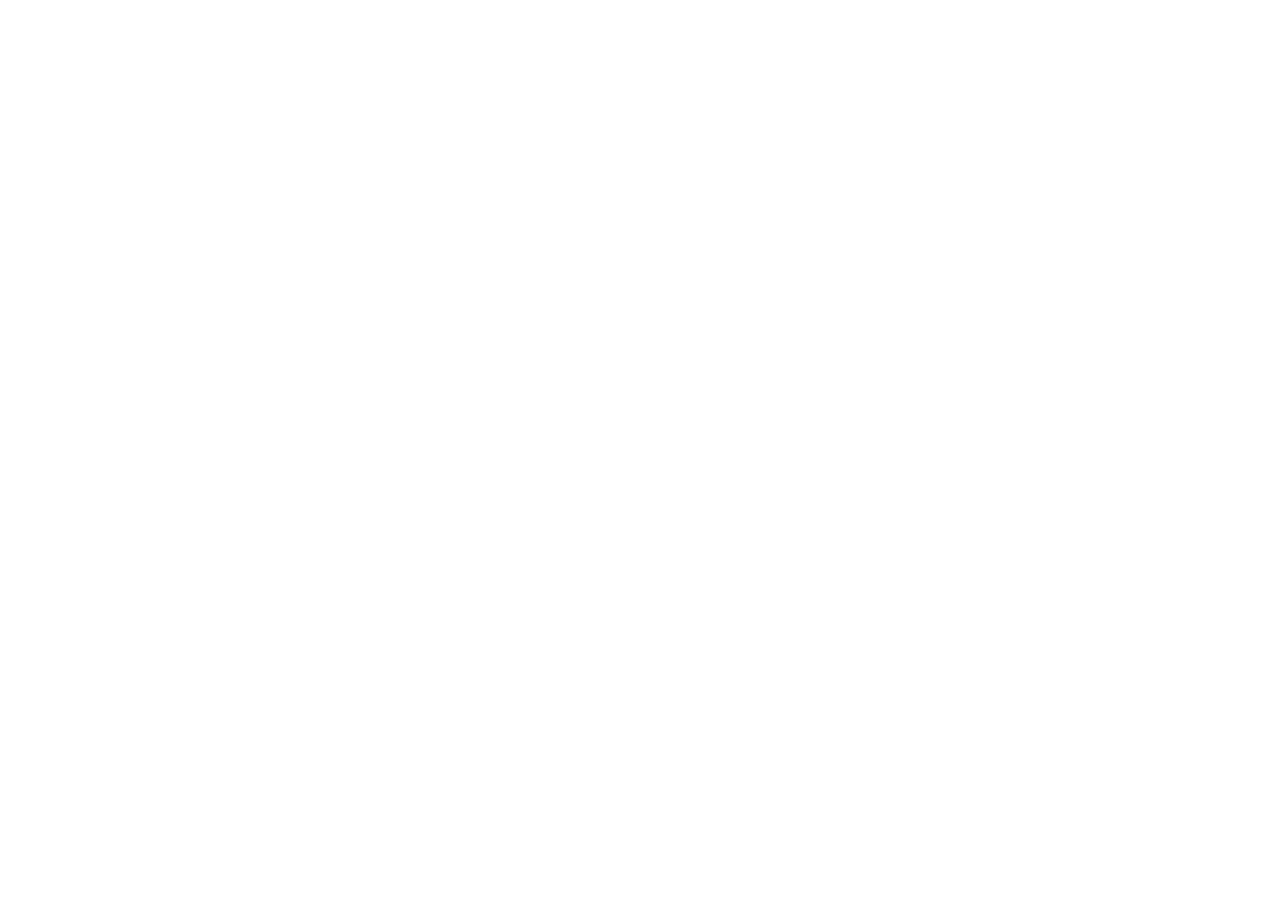
==== index.html @ 89a77fd4 "feat: initialize clinic website project structure Setup project environment, configuration, and meta" ====
<!doctype html>
<html lang="en">
  <head>
    <meta charset="UTF-8" />
    <meta name="viewport" content="width=device-width, initial-scale=1.0, maximum-scale=5.0" />
    <meta name="theme-color" content="#1A365D" />
    <title>Dr. Farhan Mustafa | Consultant Physician & Internal Medicine Specialist Lahore</title>
    <meta name="description" content="Official website and appointment portal for Dr. Farhan Mustafa (FCPS Medicine, MRCP UK, MBBS, PMDC 57317-P), Consultant Physician & Internal Medicine Specialist at HealthPro Medical Complex, Faisal Town, Lahore." />
    <meta name="keywords" content="Dr. Farhan Mustafa, Consultant Physician Lahore, Internal Medicine Specialist Faisal Town, Doctor Lahore, Diabetes specialist Lahore, Hypertension doctor Lahore, HealthPro Medical Complex" />
    <meta name="author" content="Dr. Farhan Mustafa" />
    <meta name="robots" content="index, follow" />
    <link rel="canonical" href="https://healthpro.com.pk/" />

    <!-- Open Graph / Facebook -->
    <meta property="og:type" content="website" />
    <meta property="og:url" content="https://healthpro.com.pk/" />
    <meta property="og:title" content="Dr. Farhan Mustafa | Consultant Physician & Internal Medicine Specialist" />
    <meta property="og:description" content="Expert adult medical care, diabetes management, hypertension review, and diagnostic internal medicine at HealthPro Medical Complex, Faisal Town, Lahore." />
    <meta property="og:site_name" content="Dr. Farhan Mustafa Medical Practice" />

    <!-- Twitter Card -->
    <meta name="twitter:card" content="summary_large_image" />
    <meta name="twitter:title" content="Dr. Farhan Mustafa | Consultant Physician Lahore" />
    <meta name="twitter:description" content="Consultant Physician (FCPS Medicine, MRCP UK) at HealthPro Medical Complex, Faisal Town, Lahore. Consultations by appointment." />

    <!-- Fonts -->
    <link rel="preconnect" href="https://fonts.googleapis.com">
    <link rel="preconnect" href="https://fonts.gstatic.com" crossorigin>
    <link href="https://fonts.googleapis.com/css2?family=Montserrat:ital,wght@0,300;0,400;0,500;0,600;0,700;1,400&display=swap" rel="stylesheet">

    <!-- Structured Data (JSON-LD) for Search Engines -->
    <script type="application/ld+json">
    {
      "@context": "https://schema.org",
      "@type": "Physician",
      "@id": "https://healthpro.com.pk/#physician",
      "name": "Dr. Farhan Mustafa",
      "alternateName": "Consultant Physician Dr. Farhan Mustafa",
      "medicalSpecialty": [
        "InternalMedicine",
        "AdultMedicine",
        "PreventiveMedicine"
      ],
      "knowsAbout": [
        "Internal Medicine",
        "Diabetes Mellitus Management",
        "Hypertension & Cardiovascular Risk",
        "Gastrointestinal Disorders",
        "Diagnostic Medicine",
        "Infectious Diseases"
      ],
      "alumniOf": [
        "College of Physicians and Surgeons Pakistan (FCPS Medicine)",
        "Royal Colleges of Physicians UK (MRCP UK)"
      ],
      "identifier": {
        "@type": "PropertyValue",
        "name": "PMDC Registration Number",
        "value": "57317-P"
      },
      "telephone": "+92-328-0145670",
      "url": "https://healthpro.com.pk",
      "address": {
        "@type": "PostalAddress",
        "streetAddress": "HealthPro Medical Complex, 860-B, Block B",
        "addressLocality": "Faisal Town",
        "addressRegion": "Lahore, Punjab",
        "postalCode": "54000",
        "addressCountry": "PK"
      },
      "geo": {
        "@type": "GeoCoordinates",
        "latitude": "31.4789",
        "longitude": "74.3015"
      },
      "hasMap": "https://maps.google.com/?q=HealthPro+Medical+Complex+Faisal+Town+Lahore",
      "openingHoursSpecification": [
        {
          "@type": "OpeningHoursSpecification",
          "dayOfWeek": [
            "Monday",
            "Tuesday",
            "Wednesday",
            "Thursday",
            "Friday",
            "Saturday"
          ],
          "opens": "18:00",
          "closes": "21:00"
        }
      ],
      "priceRange": "$$",
      "paymentAccepted": "Cash, Bank Transfer",
      "currenciesAccepted": "PKR",
      "aggregateRating": {
        "@type": "AggregateRating",
        "ratingValue": "5.0",
        "reviewCount": "263",
        "bestRating": "5.0",
        "worstRating": "1.0"
      }
    }
    </script>
  </head>
  <body class="font-sans antialiased text-[#0A0A0A] bg-[#FAFAFA]">
    <div id="root"></div>
    <script type="module" src="/src/main.tsx"></script>
  </body>
</html>
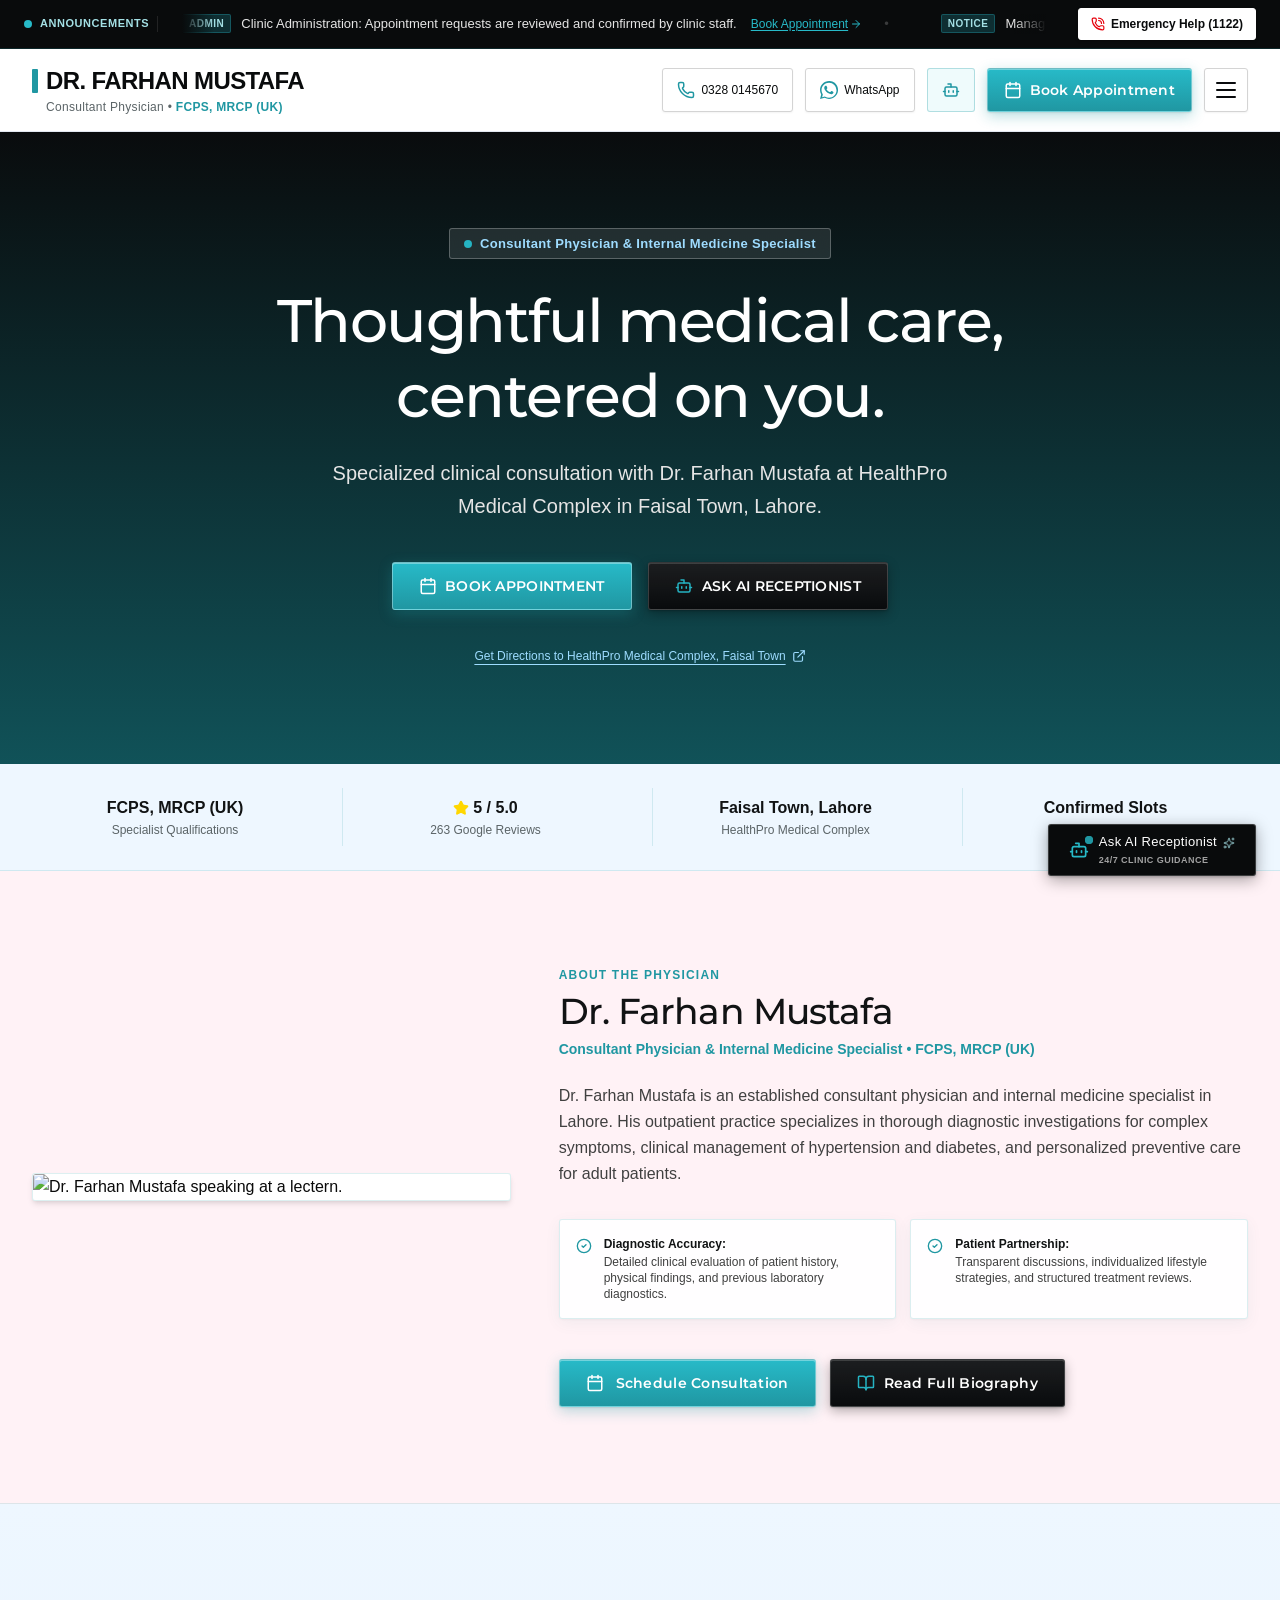
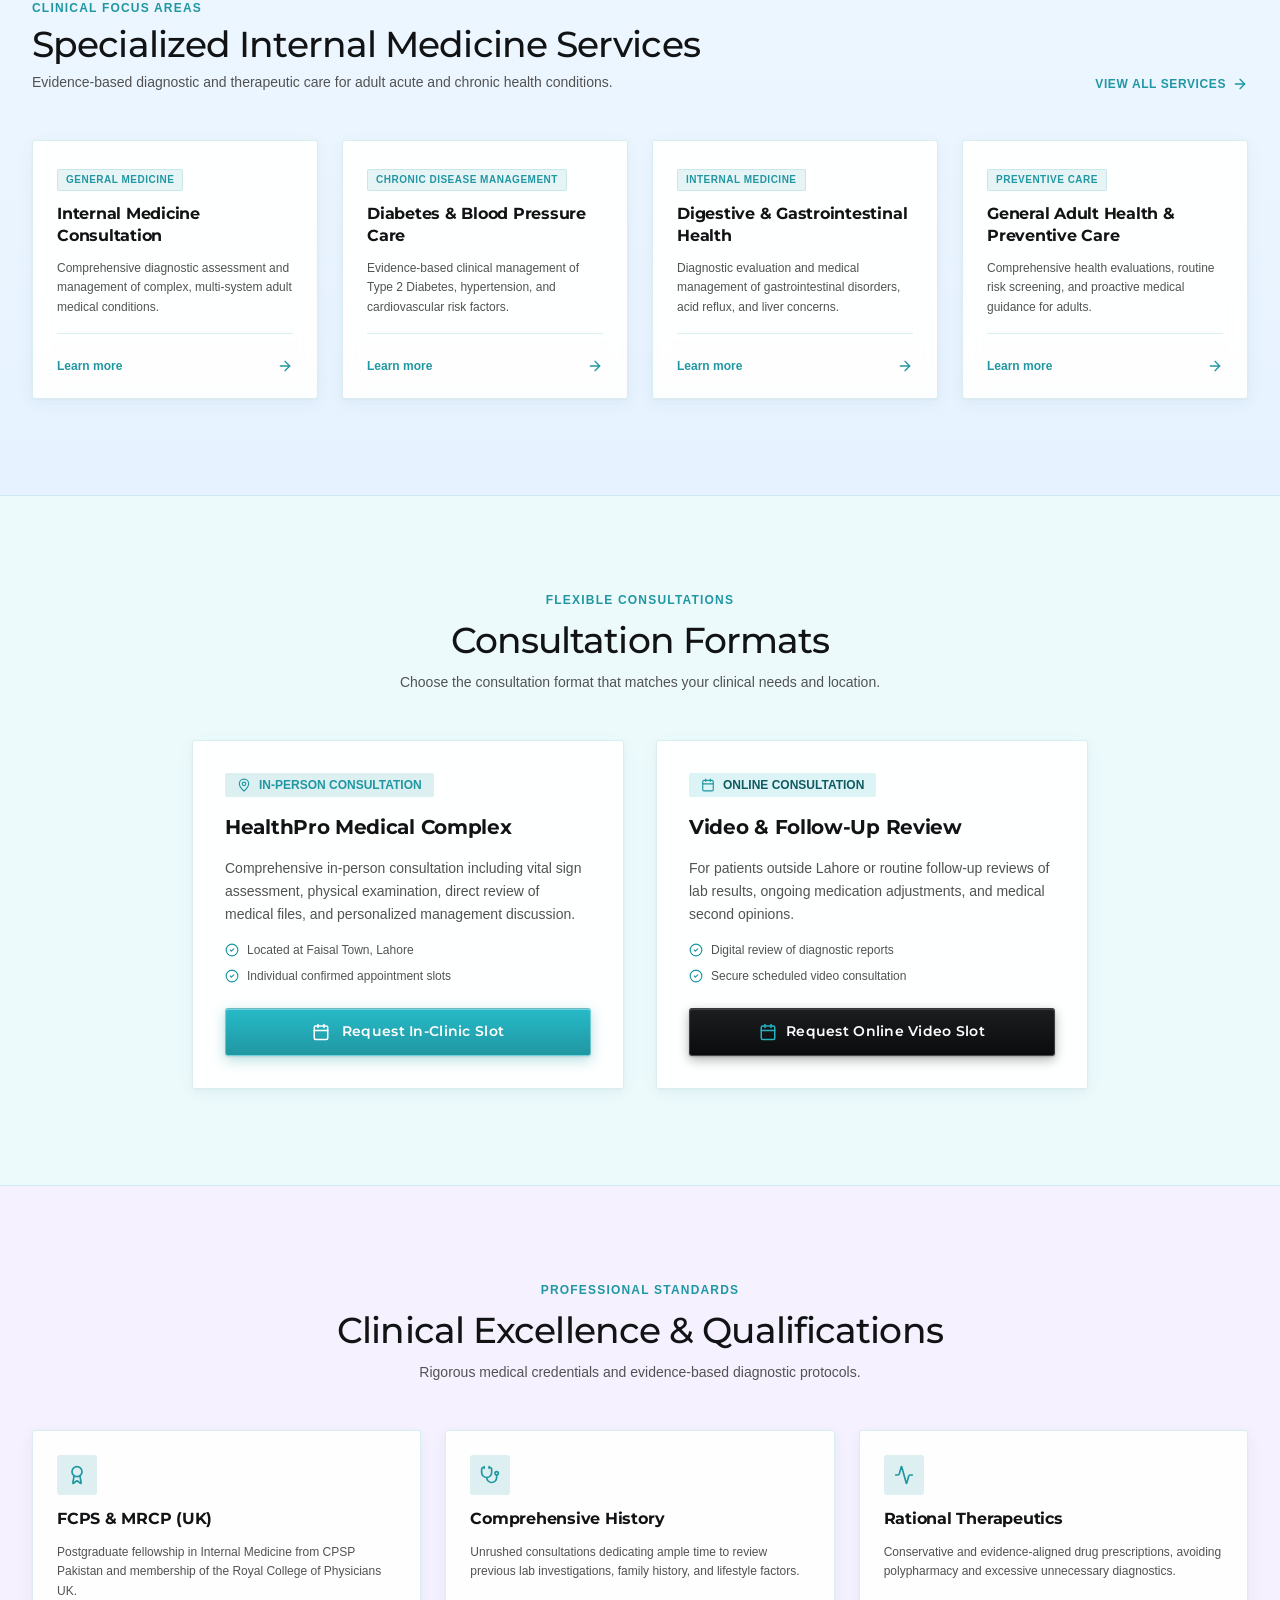
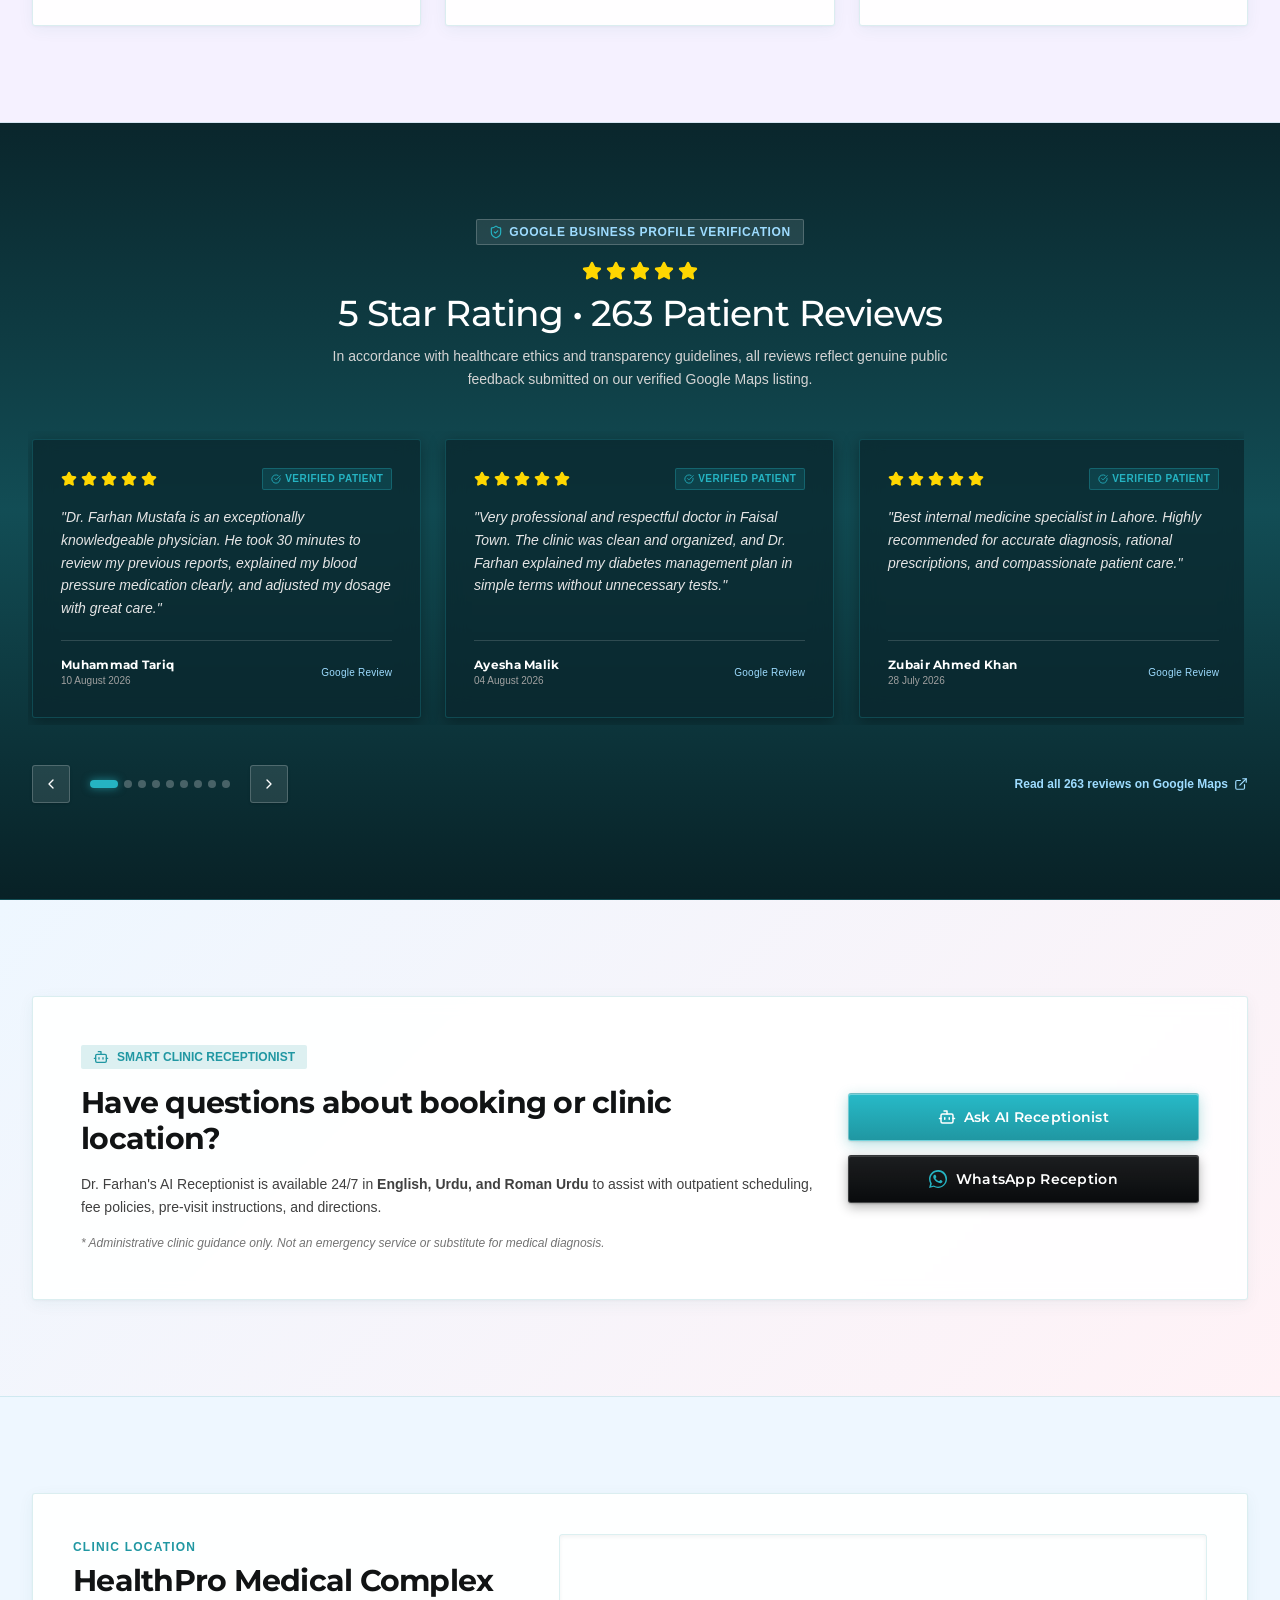
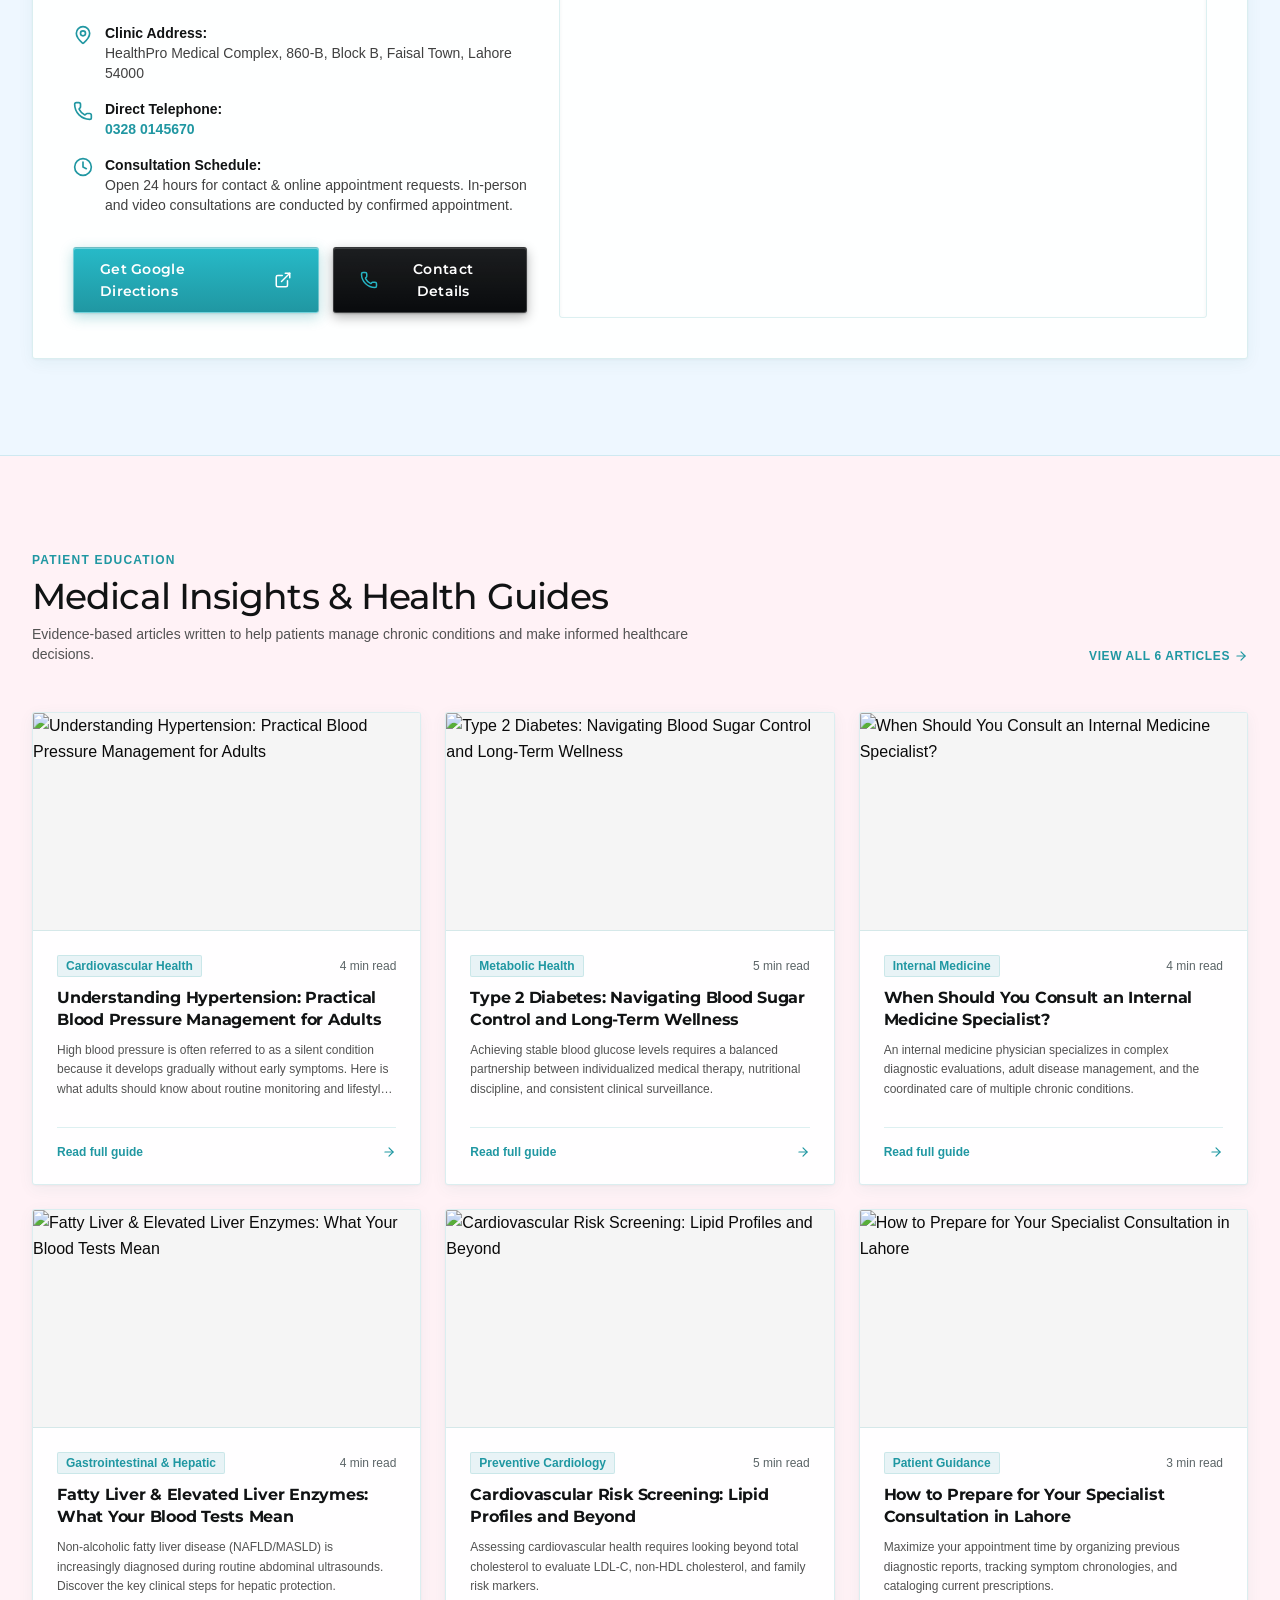
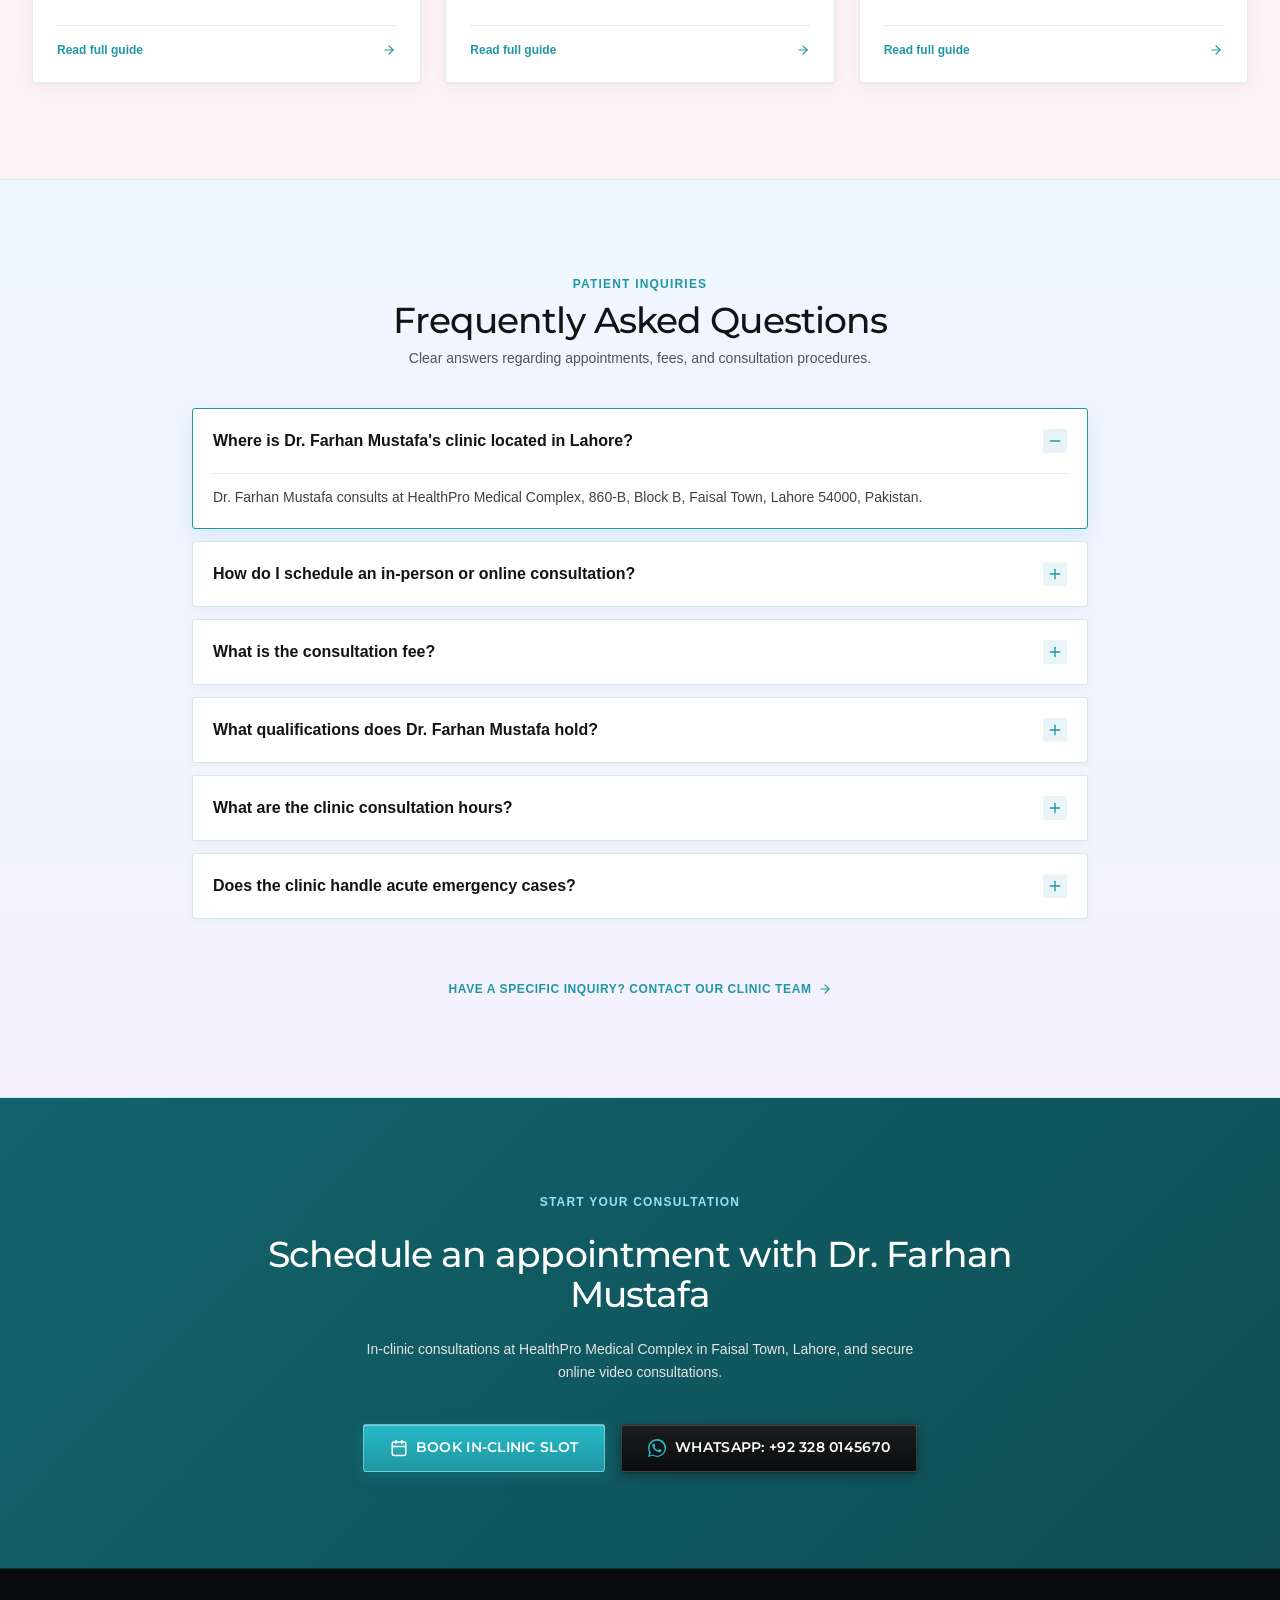
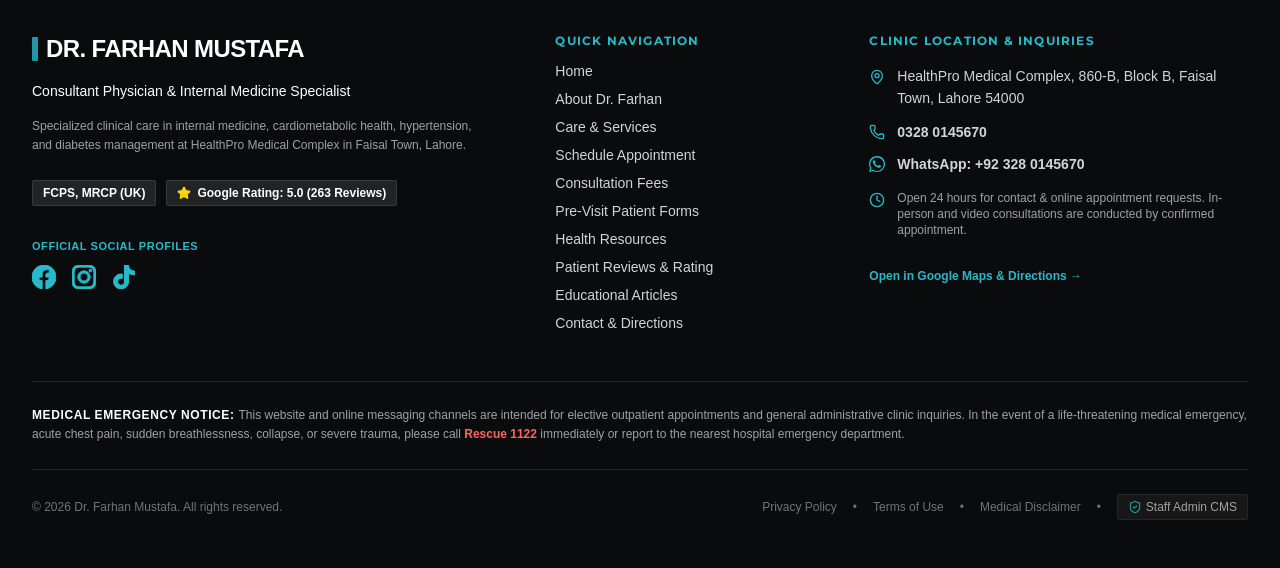
==== commit 2acce1e6: "feat(config): enhance environment and connection settings - Add database port support to Config and " ====
--- a/index.html
+++ b/index.html
@@ -101,10 +101,11 @@
       }
     }
     </script>
+    <script type="module" crossorigin src="/assets/index-Ck9BdXmw.js"></script>
+    <link rel="stylesheet" crossorigin href="/assets/index-DZwmkwHM.css">
   </head>
   <body class="font-sans antialiased text-[#0A0A0A] bg-[#FAFAFA]">
     <div id="root"></div>
-    <script type="module" src="/src/main.tsx"></script>
   </body>
 </html>
 
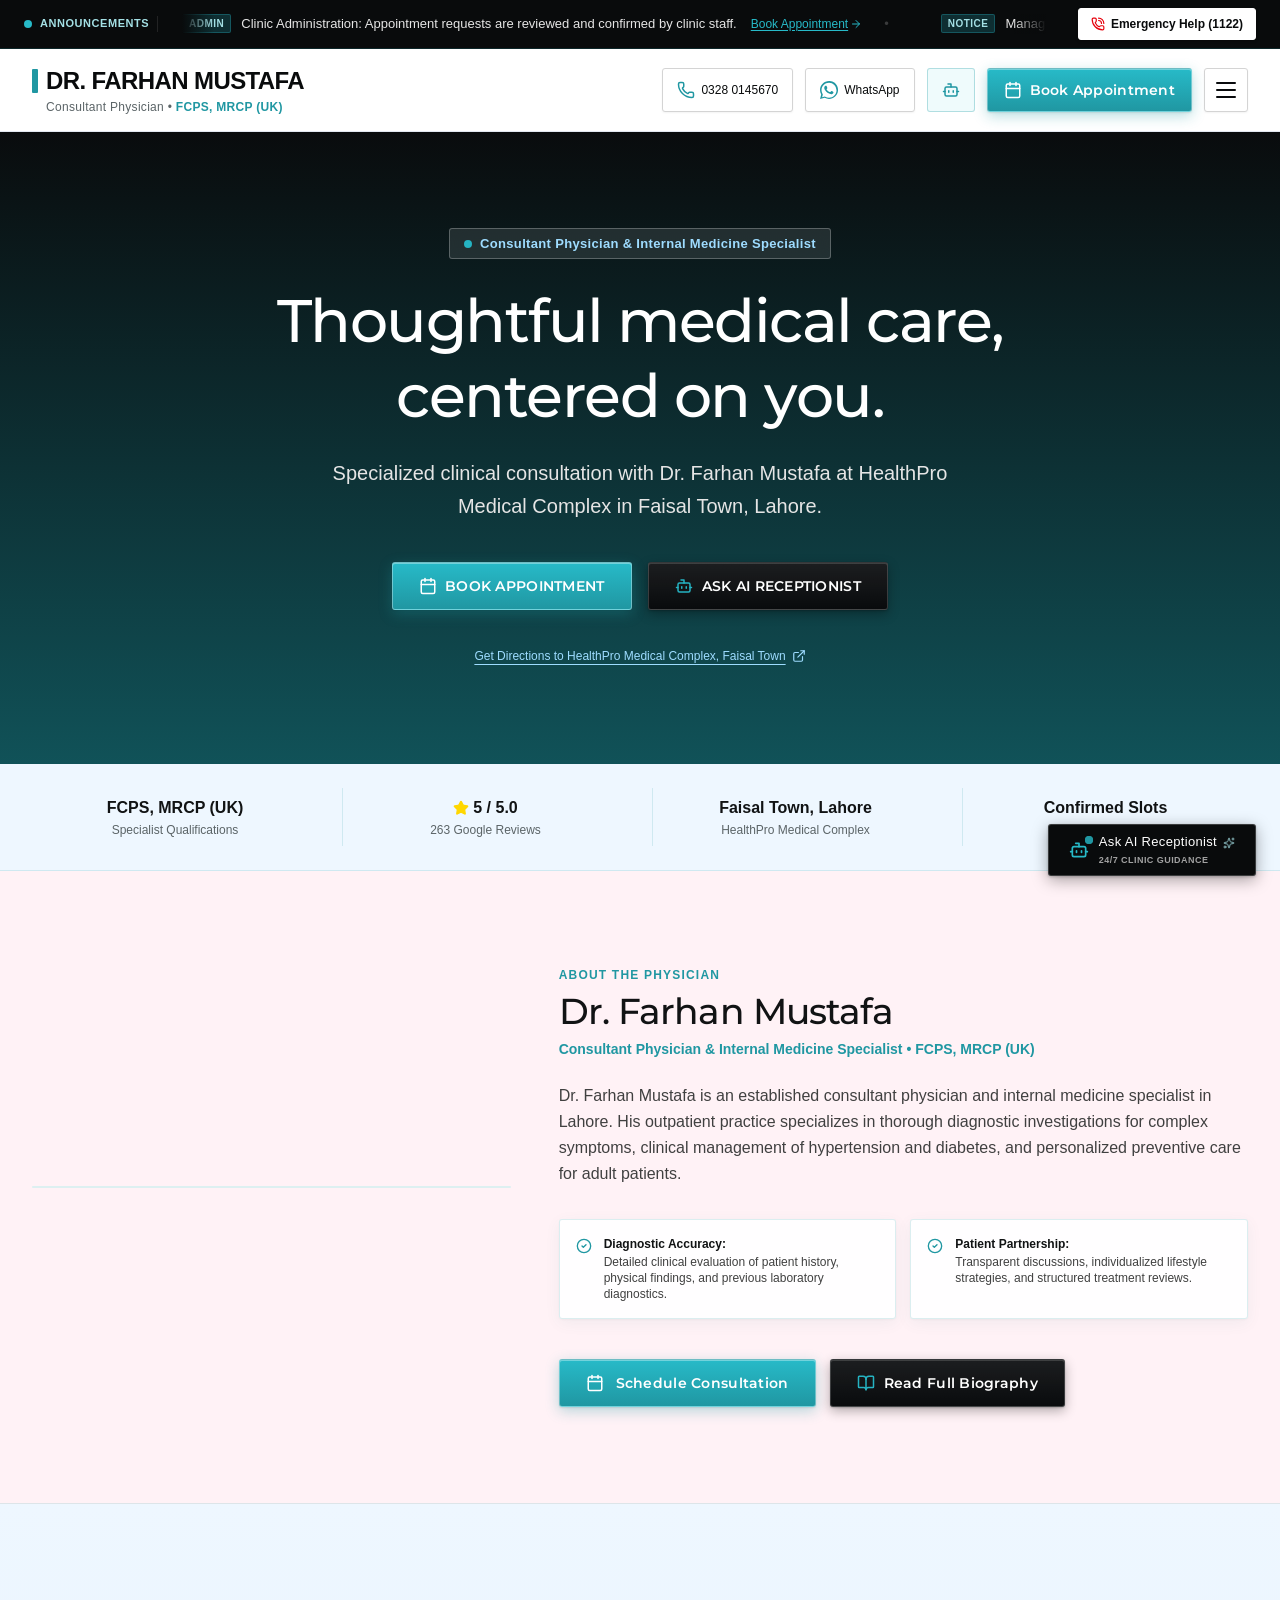
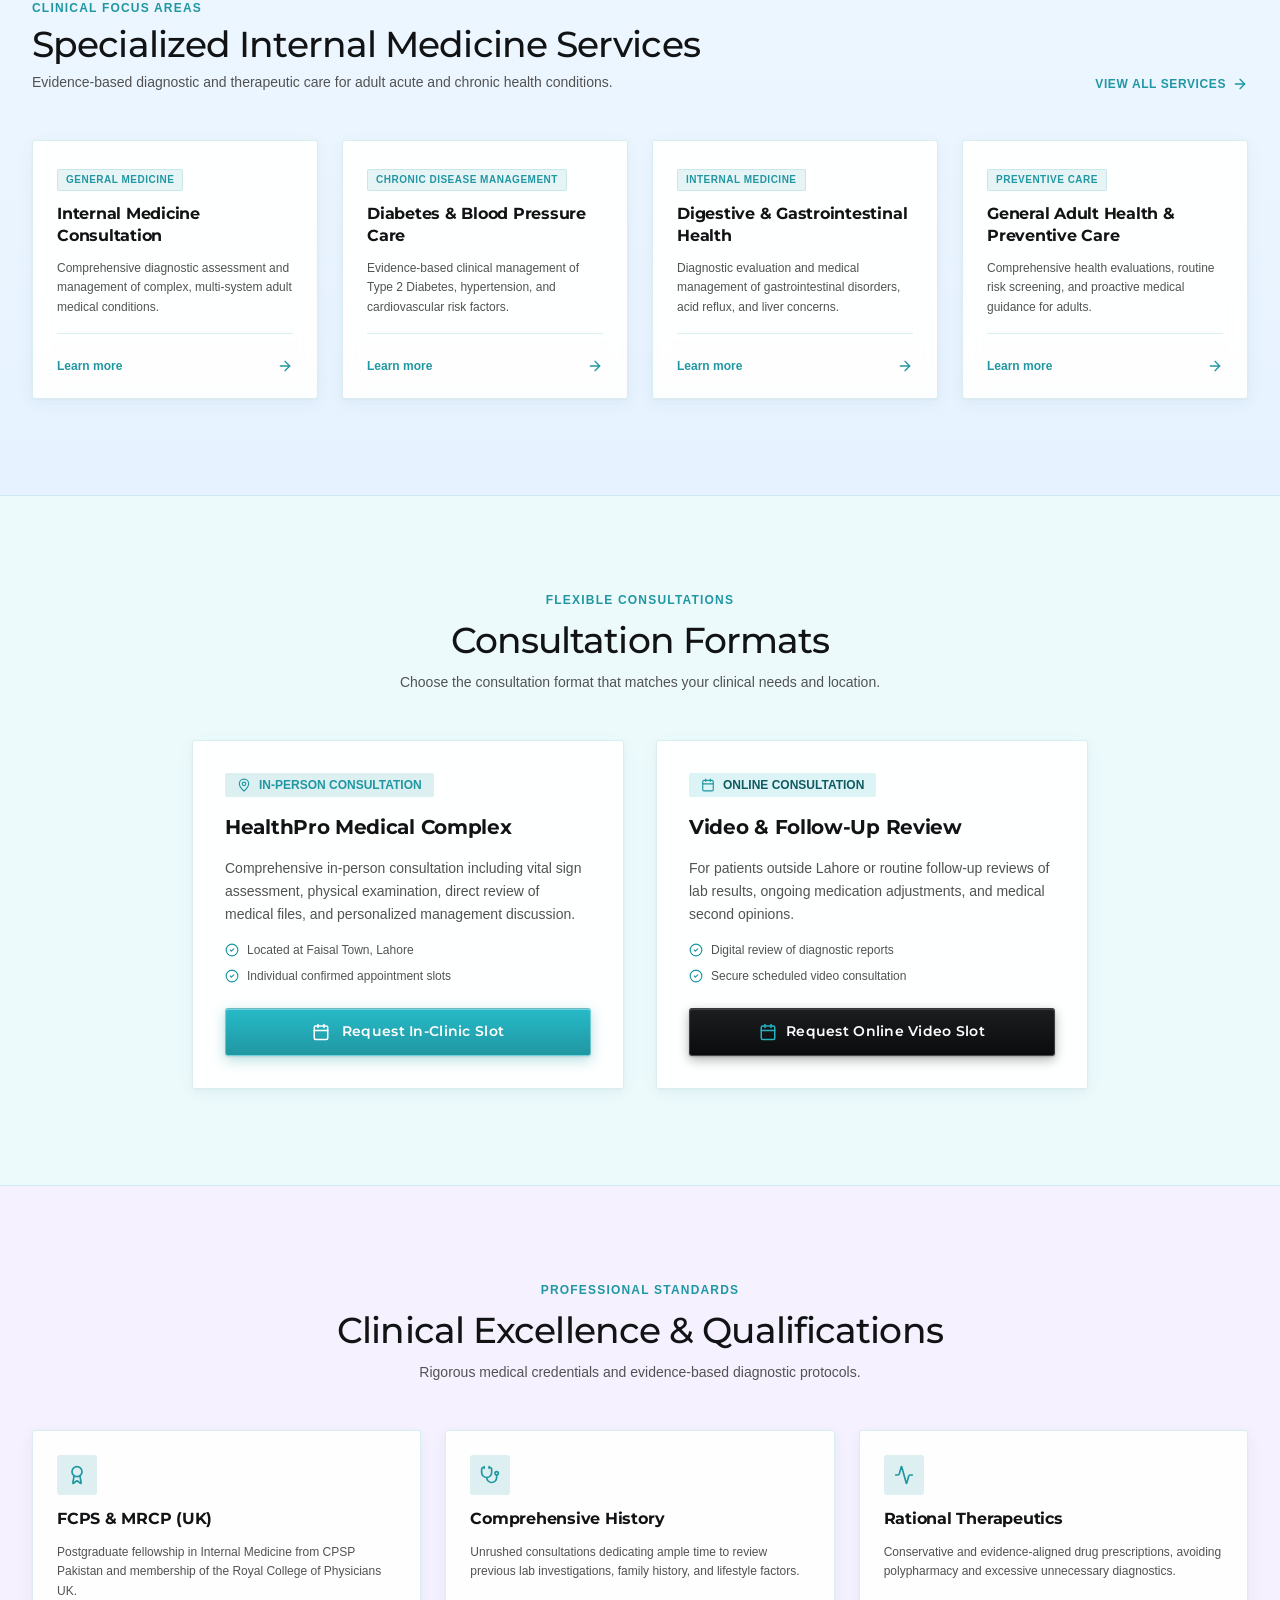
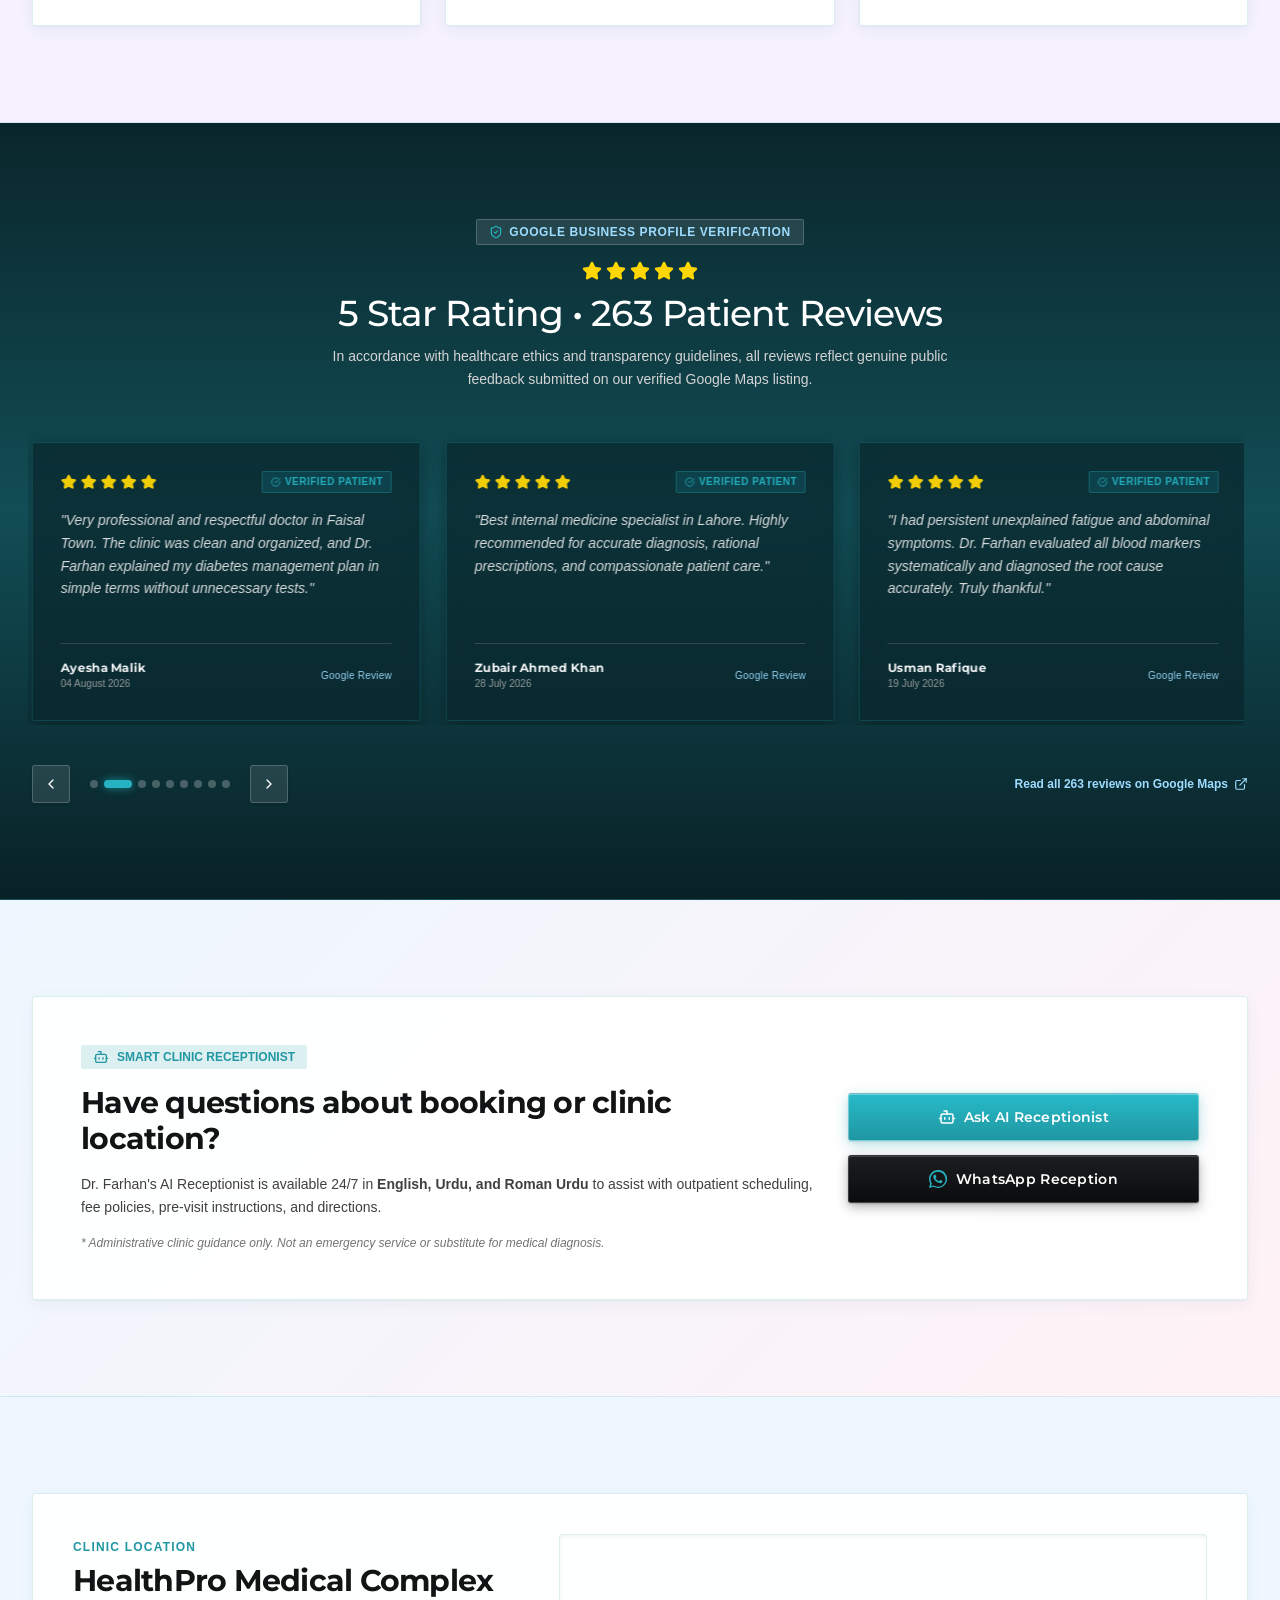
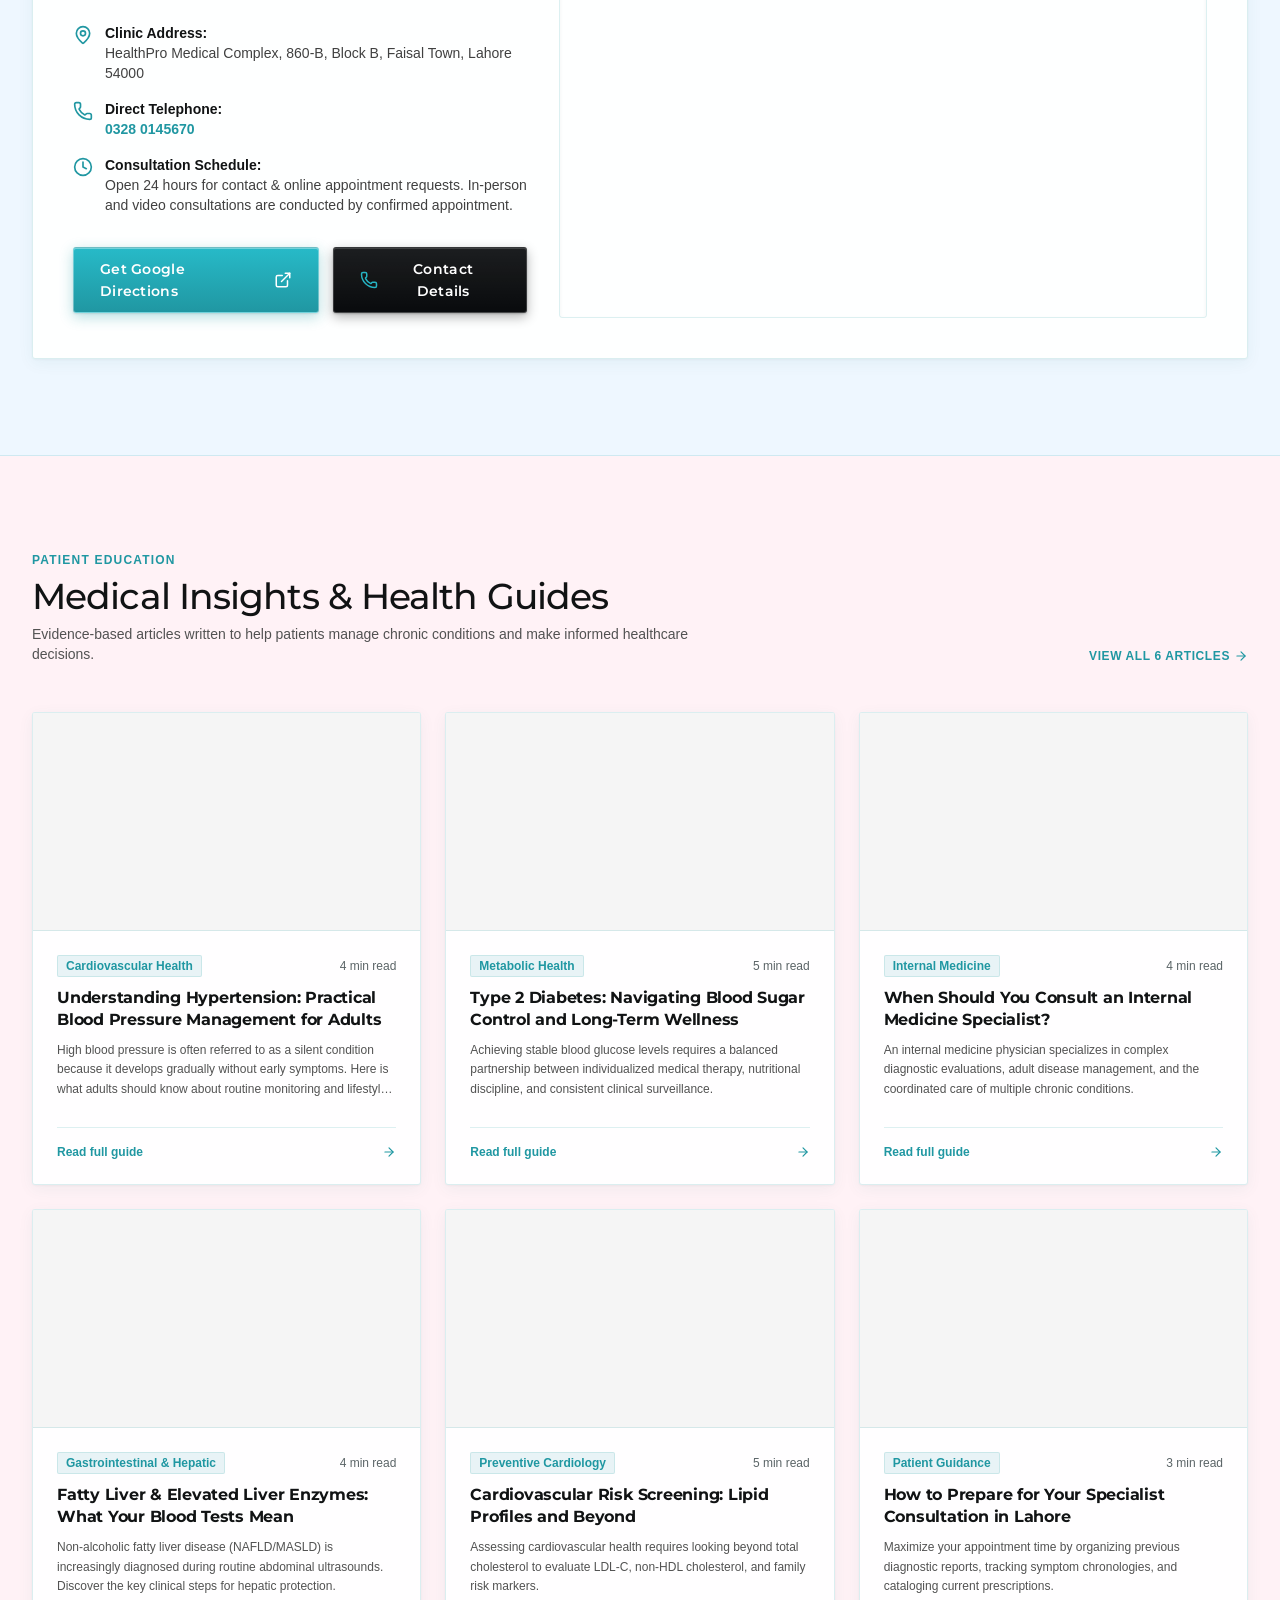
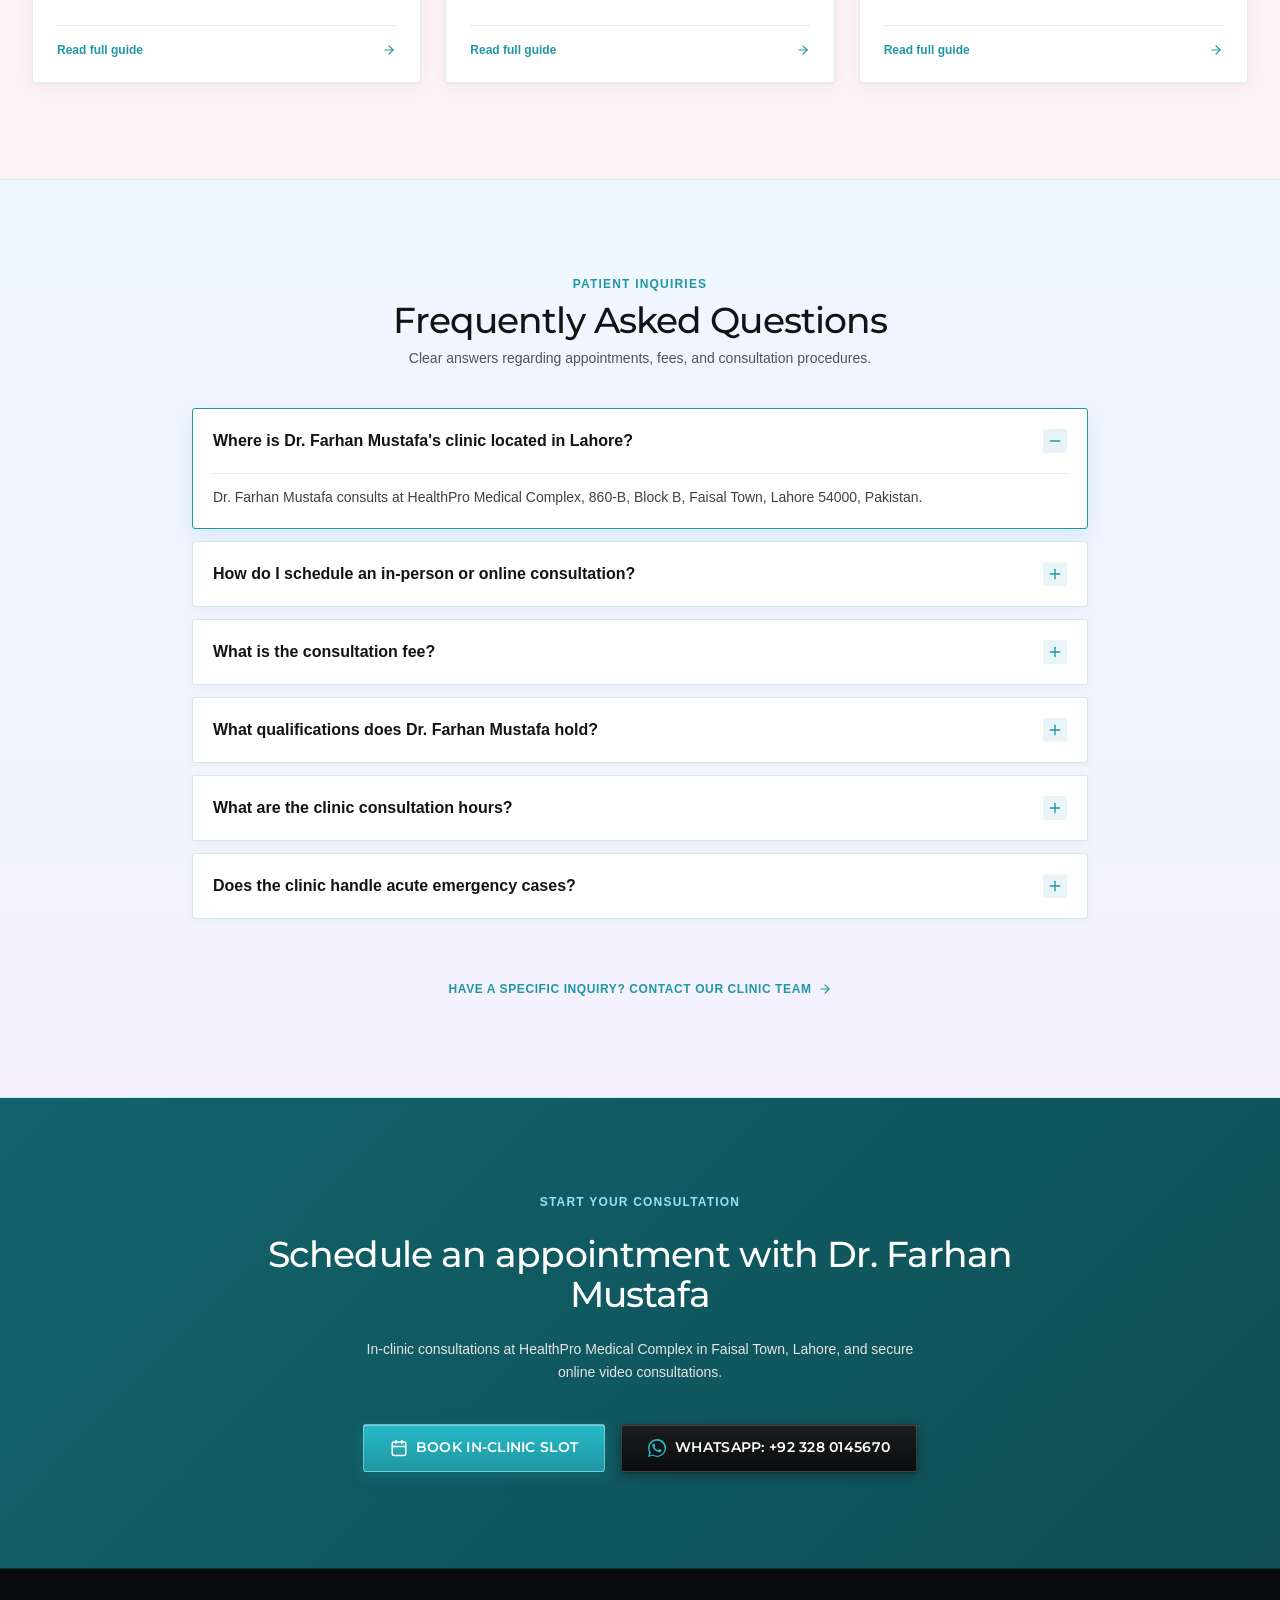
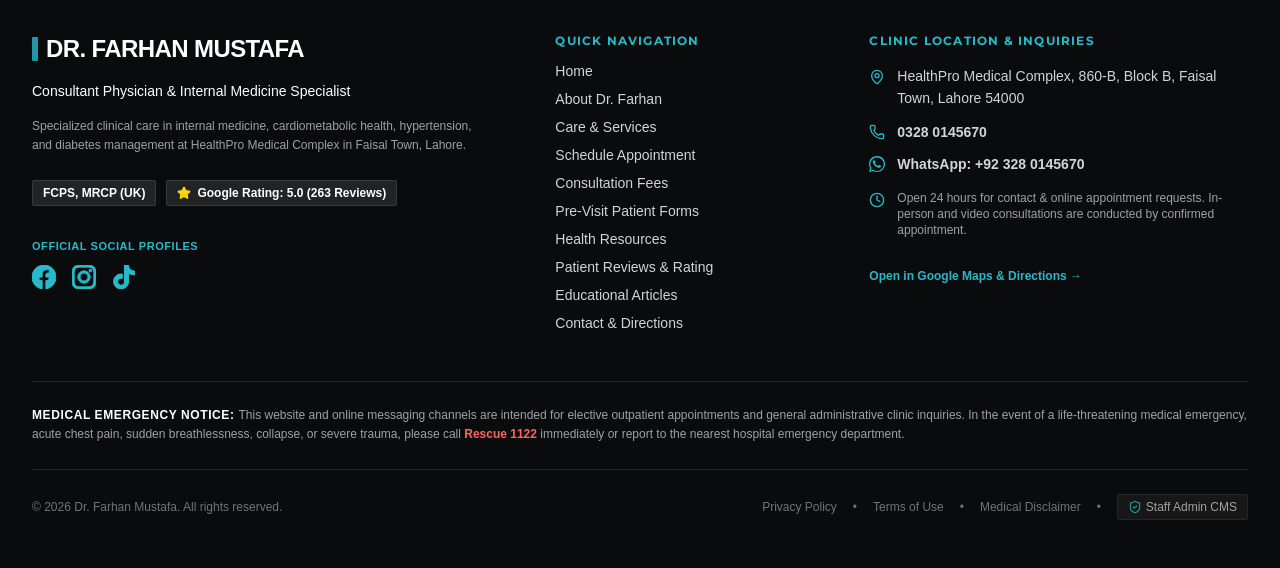
==== commit 4db6a5a7: "feat: add Open Graph and Twitter share images Include social media preview metadata to improve link " ====
--- a/index.html
+++ b/index.html
@@ -16,12 +16,15 @@
     <meta property="og:url" content="https://healthpro.com.pk/" />
     <meta property="og:title" content="Dr. Farhan Mustafa | Consultant Physician & Internal Medicine Specialist" />
     <meta property="og:description" content="Expert adult medical care, diabetes management, hypertension review, and diagnostic internal medicine at HealthPro Medical Complex, Faisal Town, Lahore." />
+    <meta property="og:image" content="/assets/images/doctor/dr-farhan-about.jpg" />
+    <meta property="og:image:alt" content="Dr. Farhan Mustafa - Consultant Physician" />
     <meta property="og:site_name" content="Dr. Farhan Mustafa Medical Practice" />
 
     <!-- Twitter Card -->
     <meta name="twitter:card" content="summary_large_image" />
     <meta name="twitter:title" content="Dr. Farhan Mustafa | Consultant Physician Lahore" />
     <meta name="twitter:description" content="Consultant Physician (FCPS Medicine, MRCP UK) at HealthPro Medical Complex, Faisal Town, Lahore. Consultations by appointment." />
+    <meta name="twitter:image" content="/assets/images/doctor/dr-farhan-about.jpg" />
 
     <!-- Fonts -->
     <link rel="preconnect" href="https://fonts.googleapis.com">
@@ -101,8 +104,8 @@
       }
     }
     </script>
-    <script type="module" crossorigin src="/assets/index-Ck9BdXmw.js"></script>
-    <link rel="stylesheet" crossorigin href="/assets/index-DZwmkwHM.css">
+    <script type="module" crossorigin src="/assets/index-CIQc_lEm.js"></script>
+    <link rel="stylesheet" crossorigin href="/assets/index-fRyas36d.css">
   </head>
   <body class="font-sans antialiased text-[#0A0A0A] bg-[#FAFAFA]">
     <div id="root"></div>
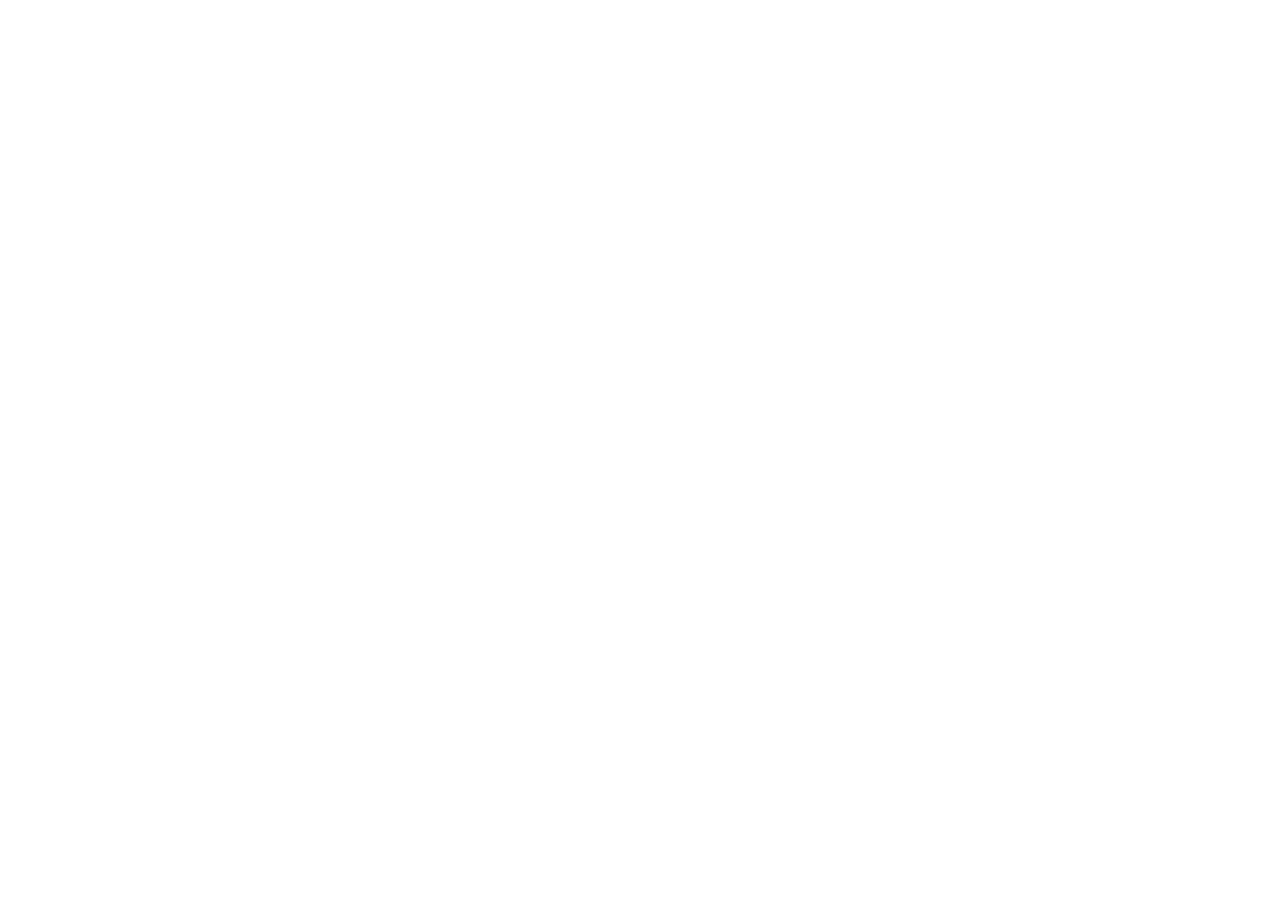
==== commit edcbc1f1: "feat: add Open Graph and Twitter share images Include social media preview metadata to improve link " ====
--- a/index.html
+++ b/index.html
@@ -104,11 +104,10 @@
       }
     }
     </script>
-    <script type="module" crossorigin src="/assets/index-CIQc_lEm.js"></script>
-    <link rel="stylesheet" crossorigin href="/assets/index-fRyas36d.css">
   </head>
   <body class="font-sans antialiased text-[#0A0A0A] bg-[#FAFAFA]">
     <div id="root"></div>
+    <script type="module" src="/src/main.tsx"></script>
   </body>
 </html>
 
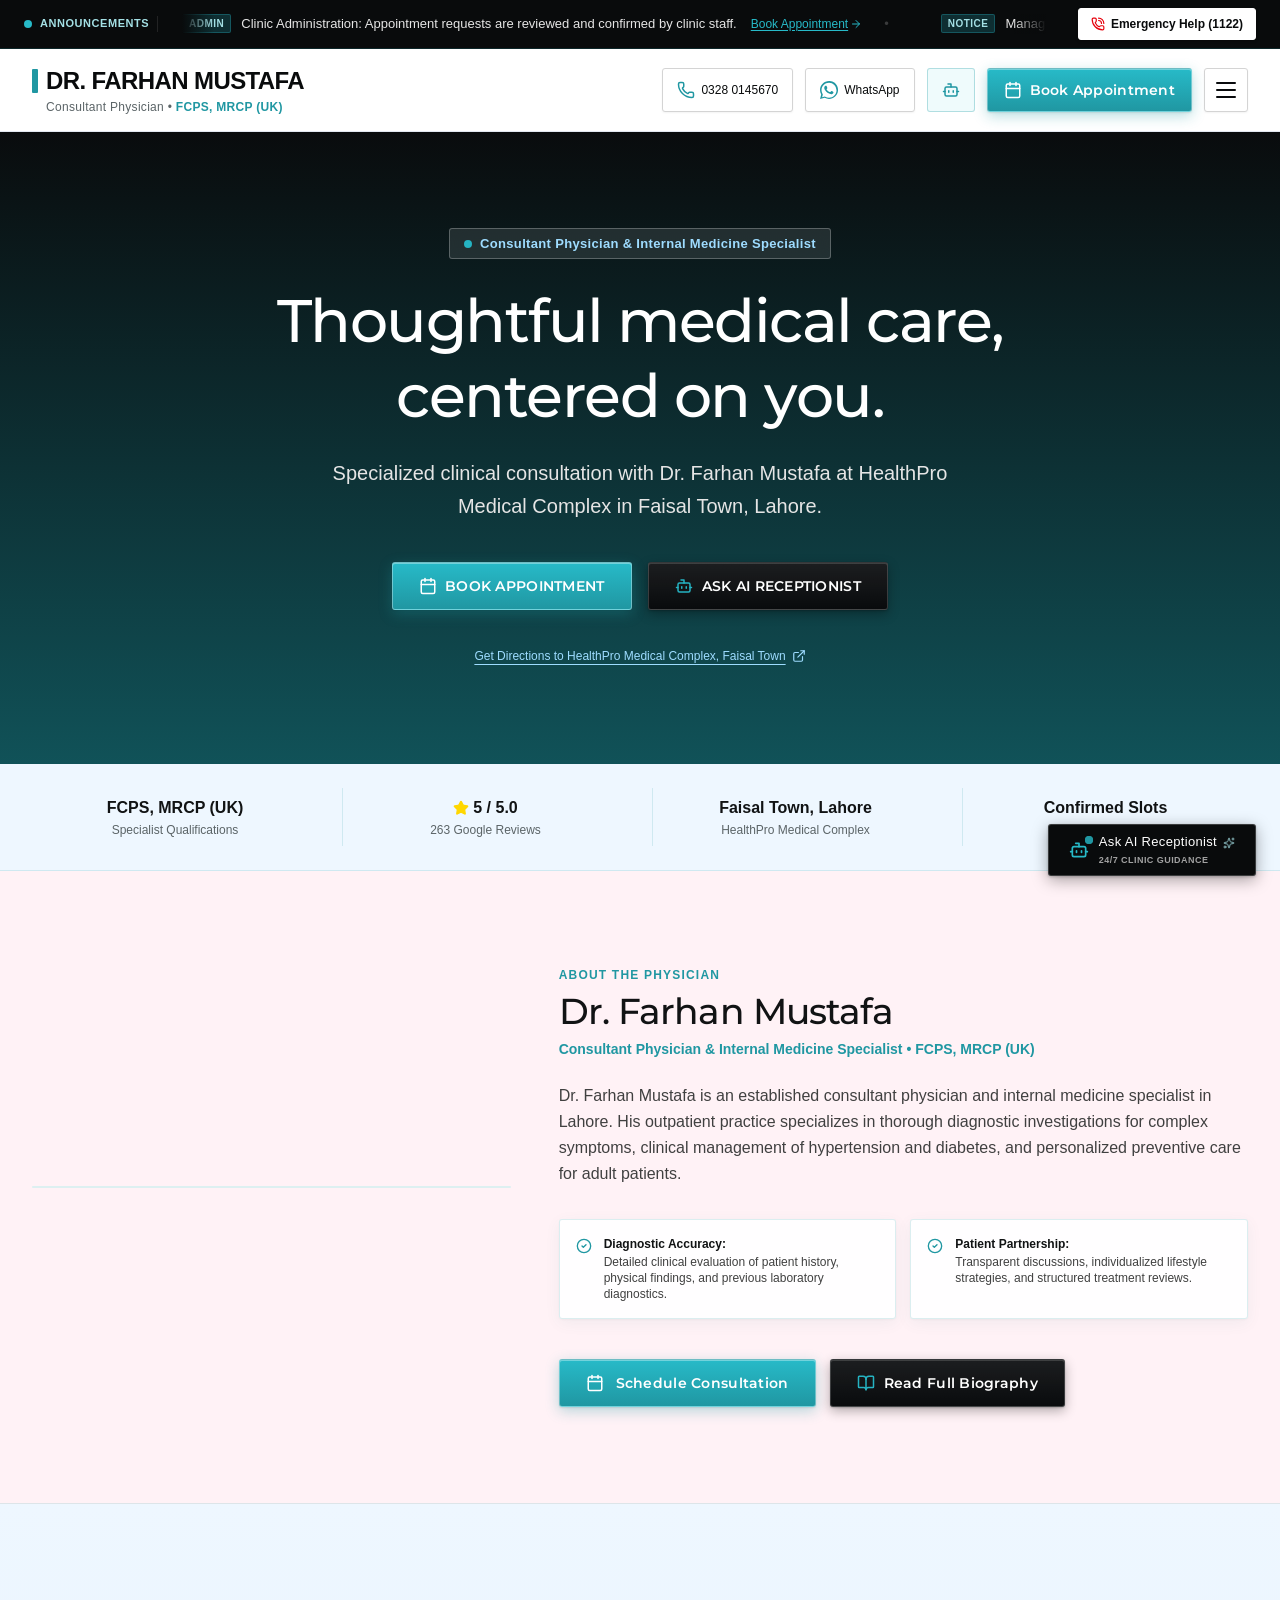
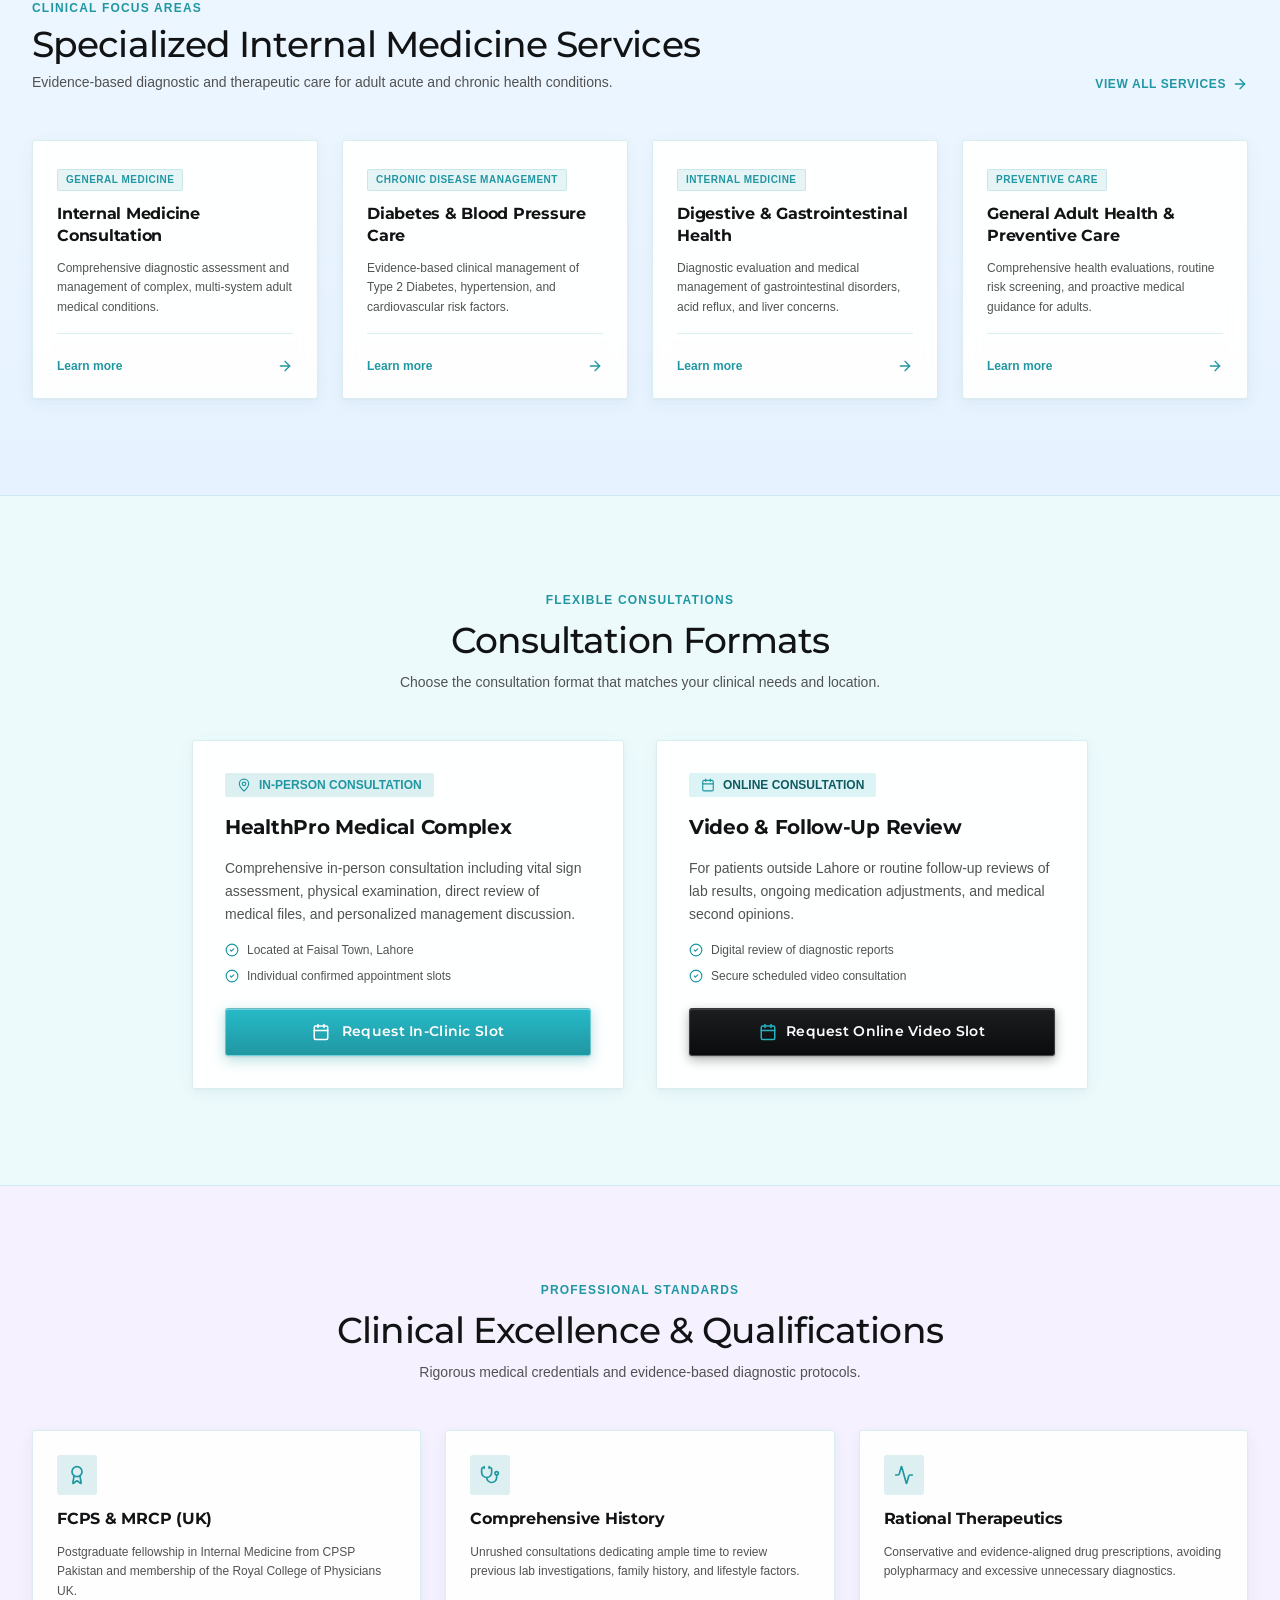
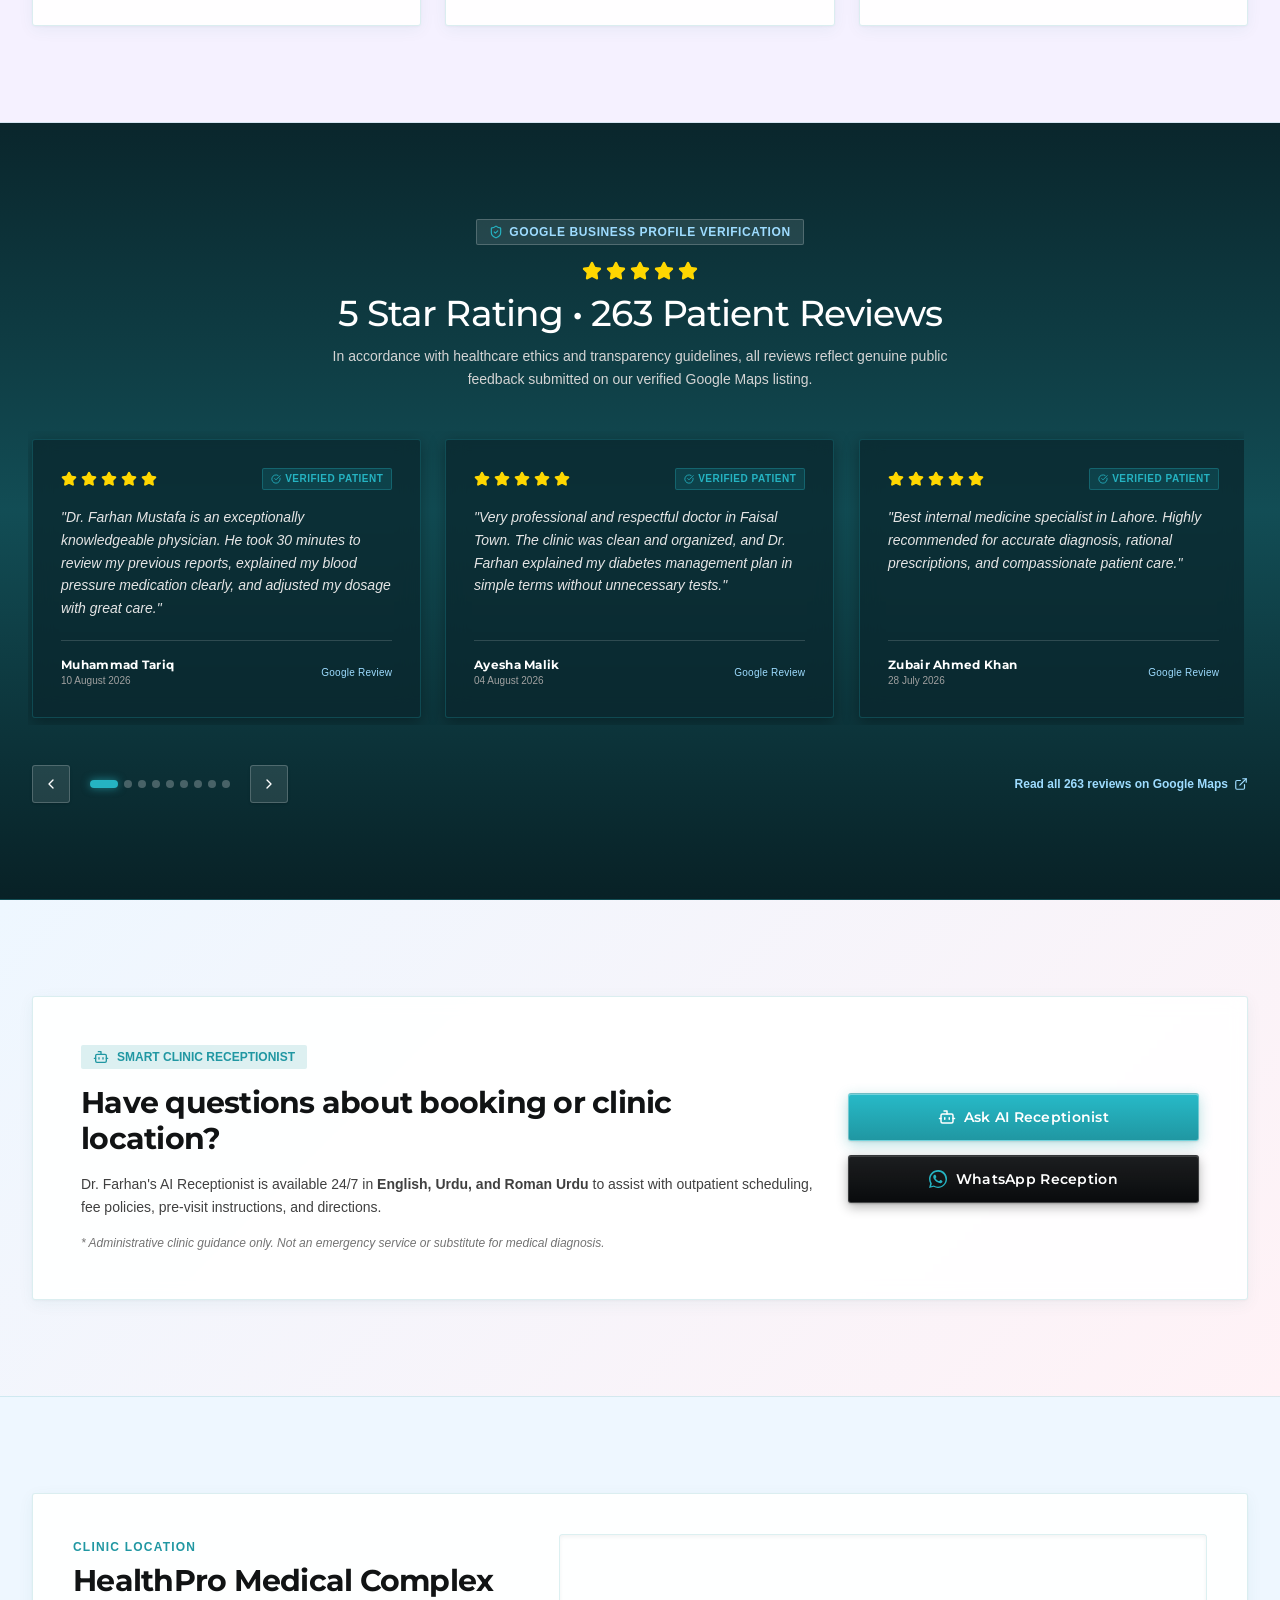
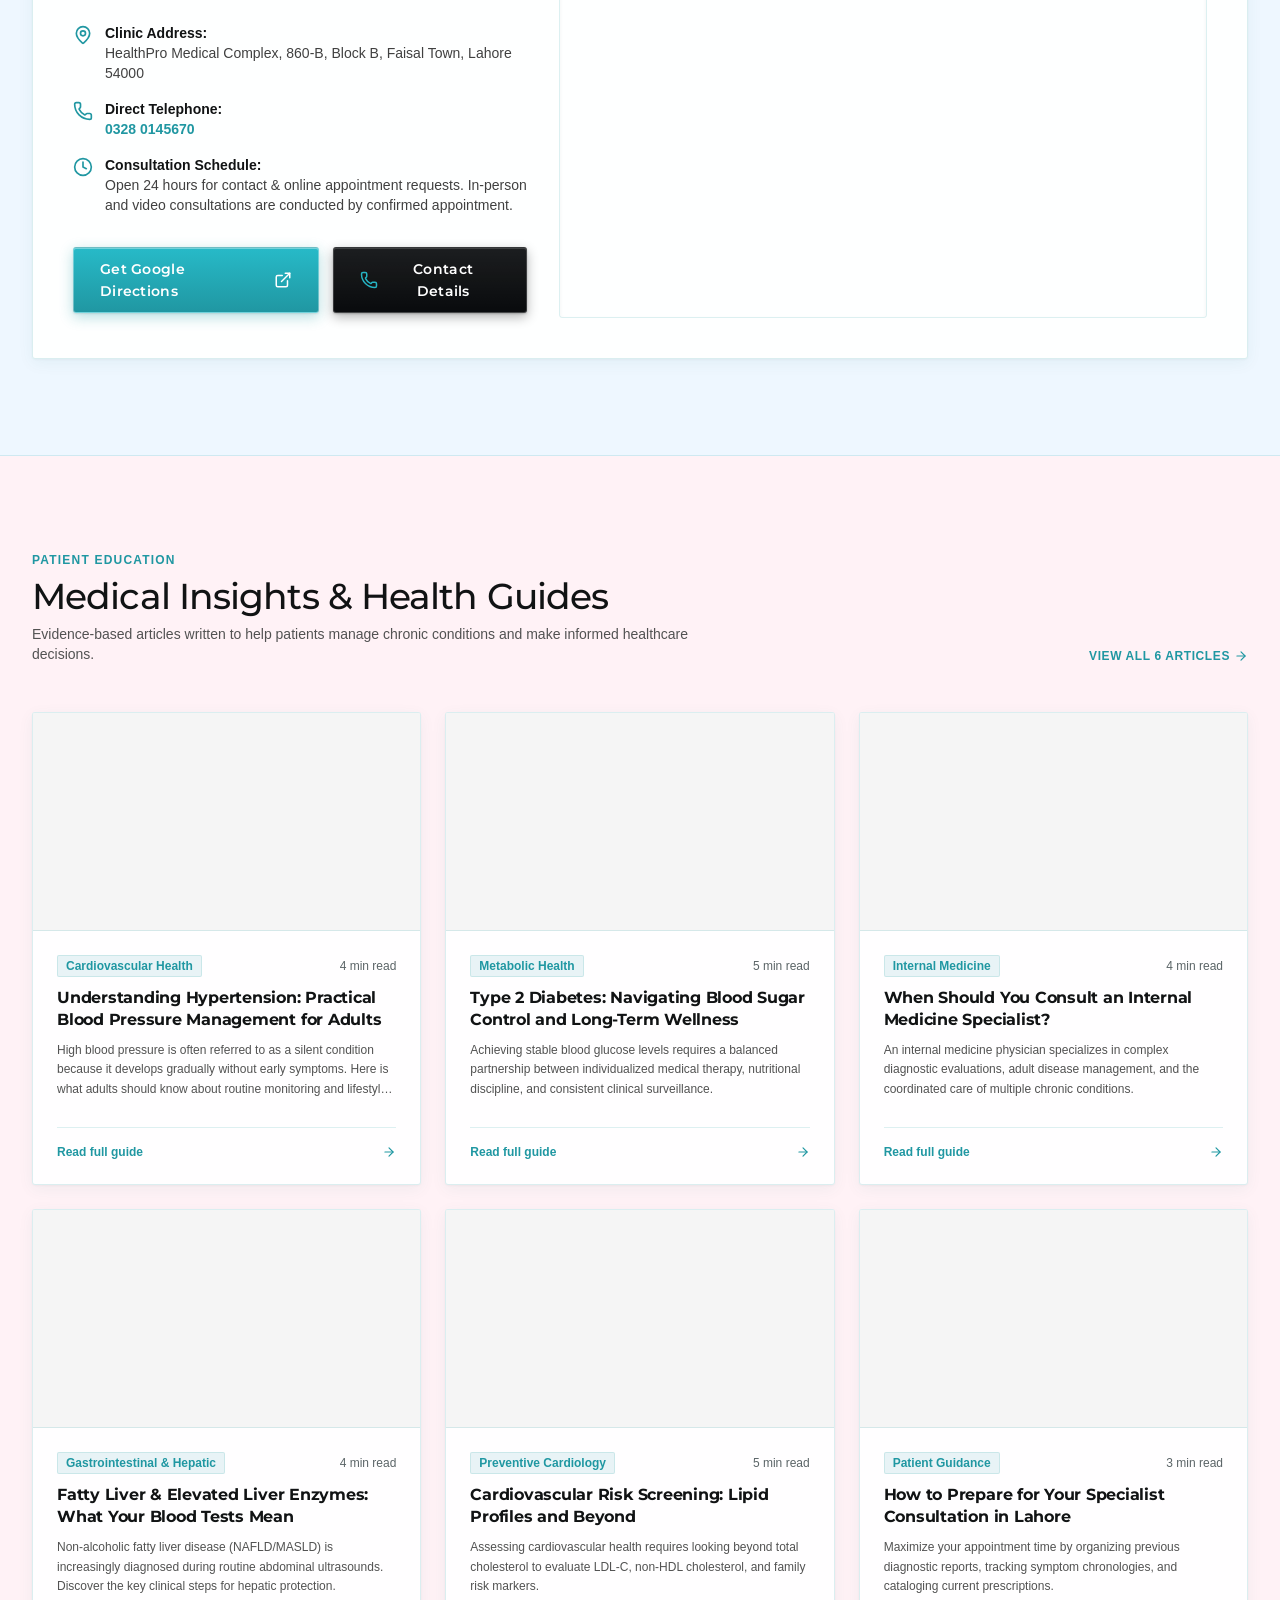
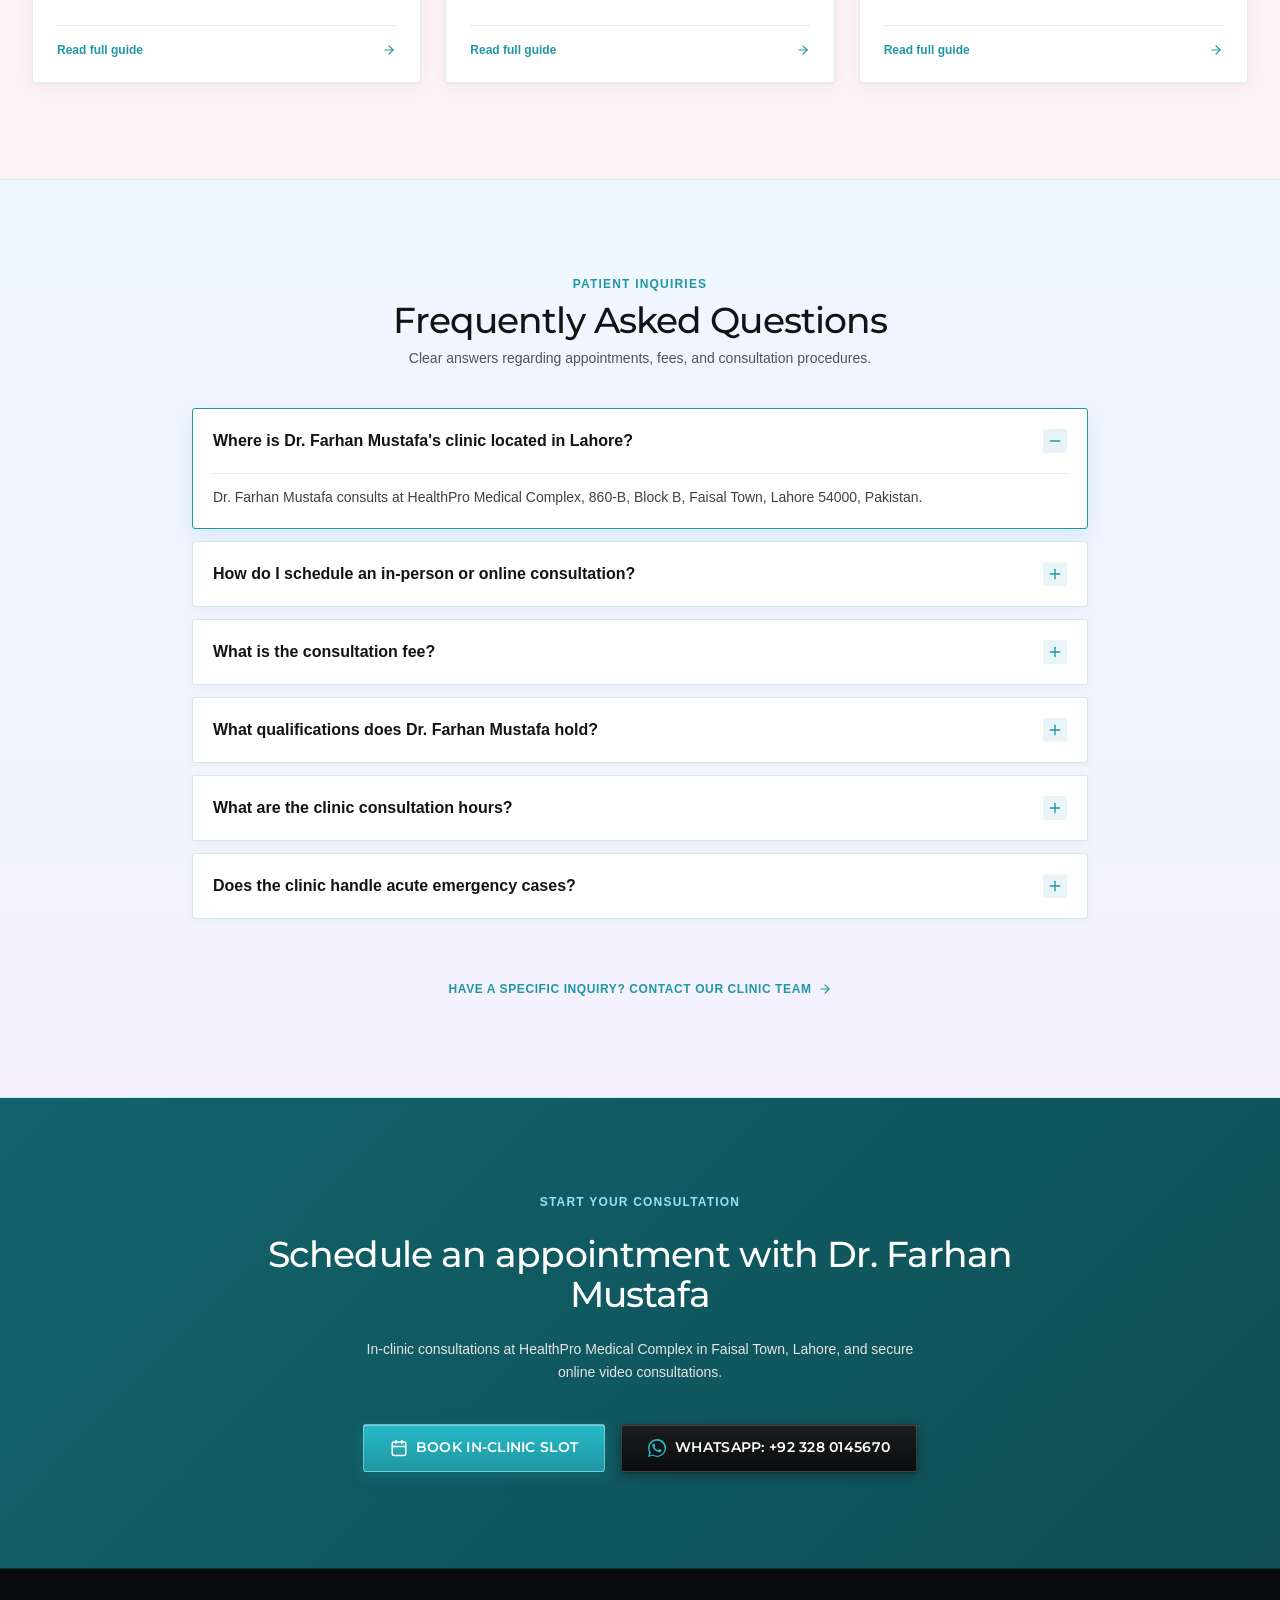
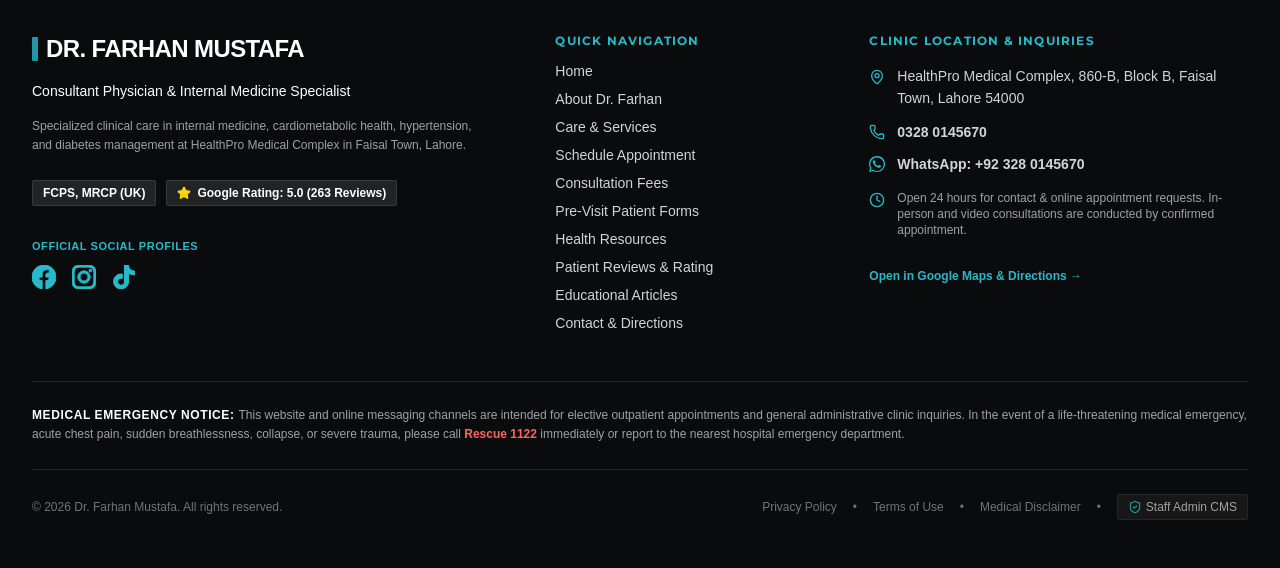
==== commit 1caa2e5f: "feat: enhance security and database configuration - Added AUTH_HMAC_SECRET to env configuration - Im" ====
--- a/index.html
+++ b/index.html
@@ -104,10 +104,11 @@
       }
     }
     </script>
+    <script type="module" crossorigin src="/assets/index-C1w9z3GP.js"></script>
+    <link rel="stylesheet" crossorigin href="/assets/index-BSgN2s8W.css">
   </head>
   <body class="font-sans antialiased text-[#0A0A0A] bg-[#FAFAFA]">
     <div id="root"></div>
-    <script type="module" src="/src/main.tsx"></script>
   </body>
 </html>
 
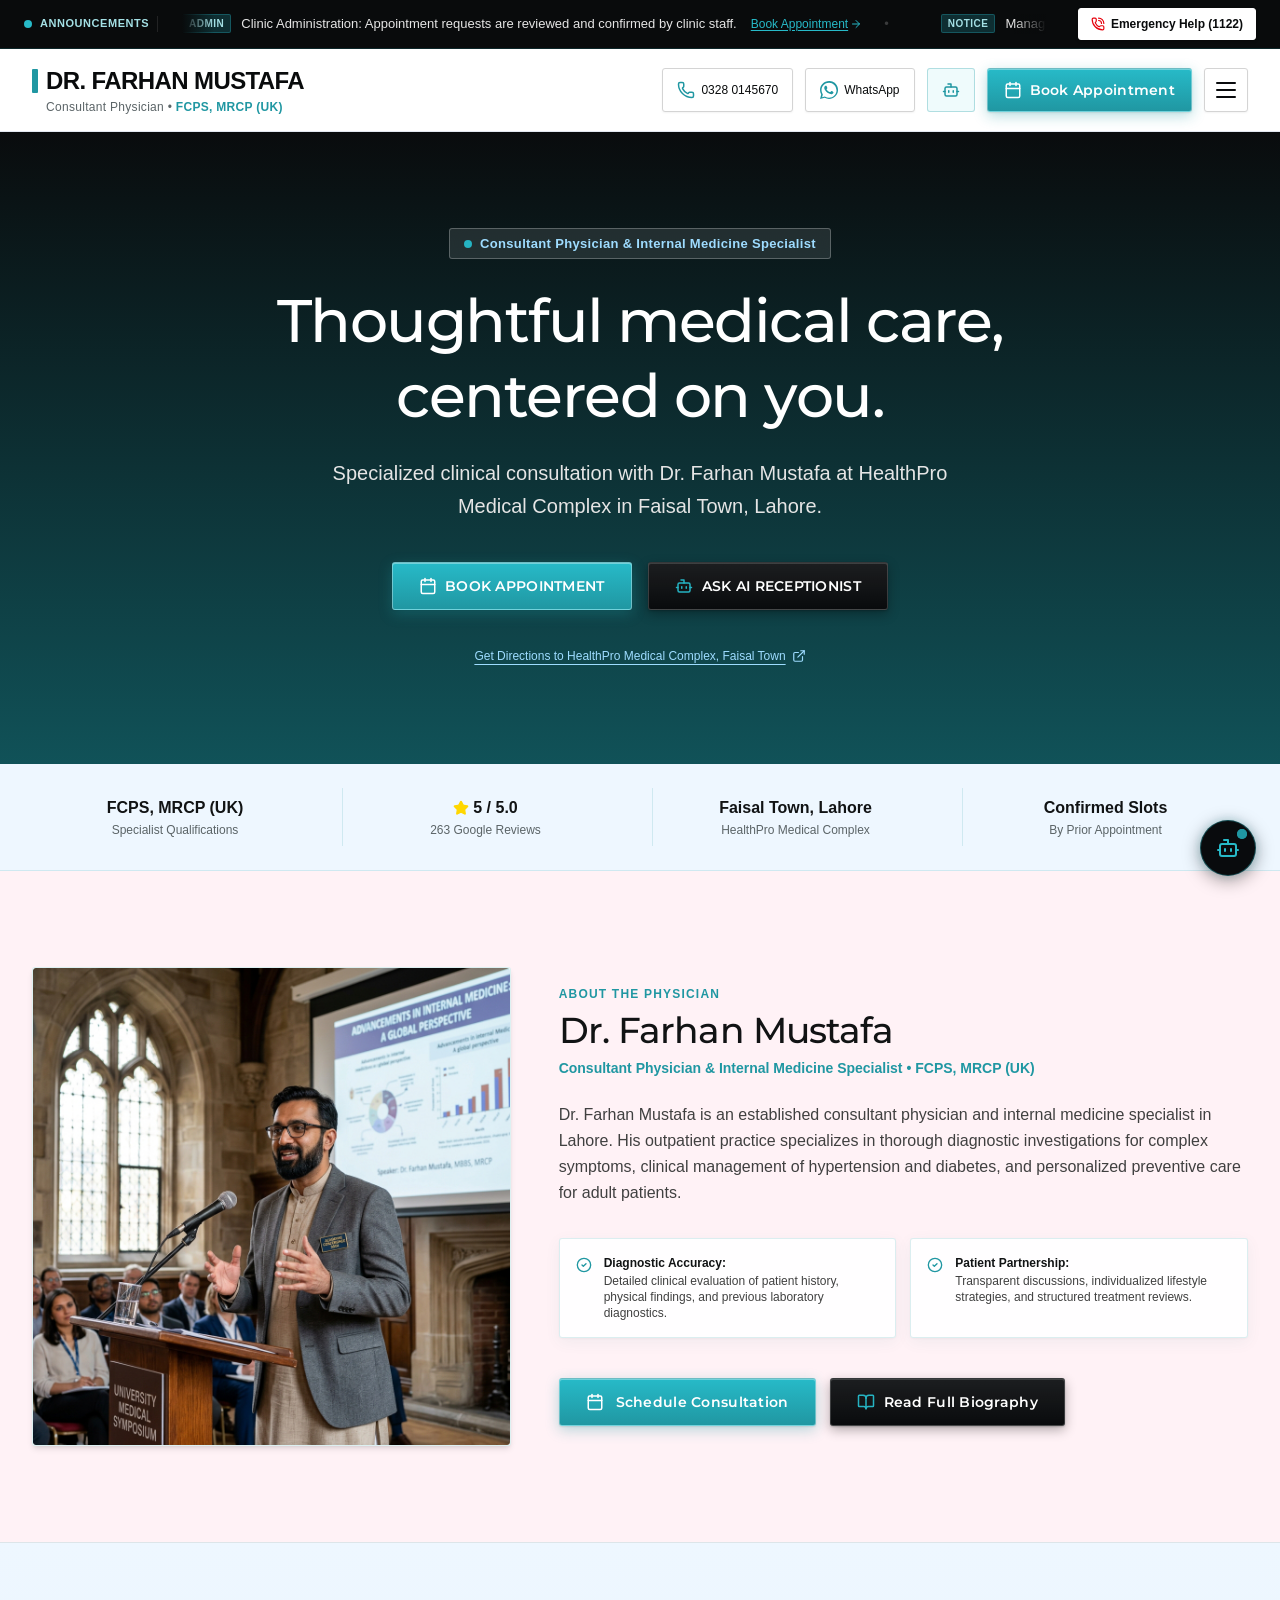
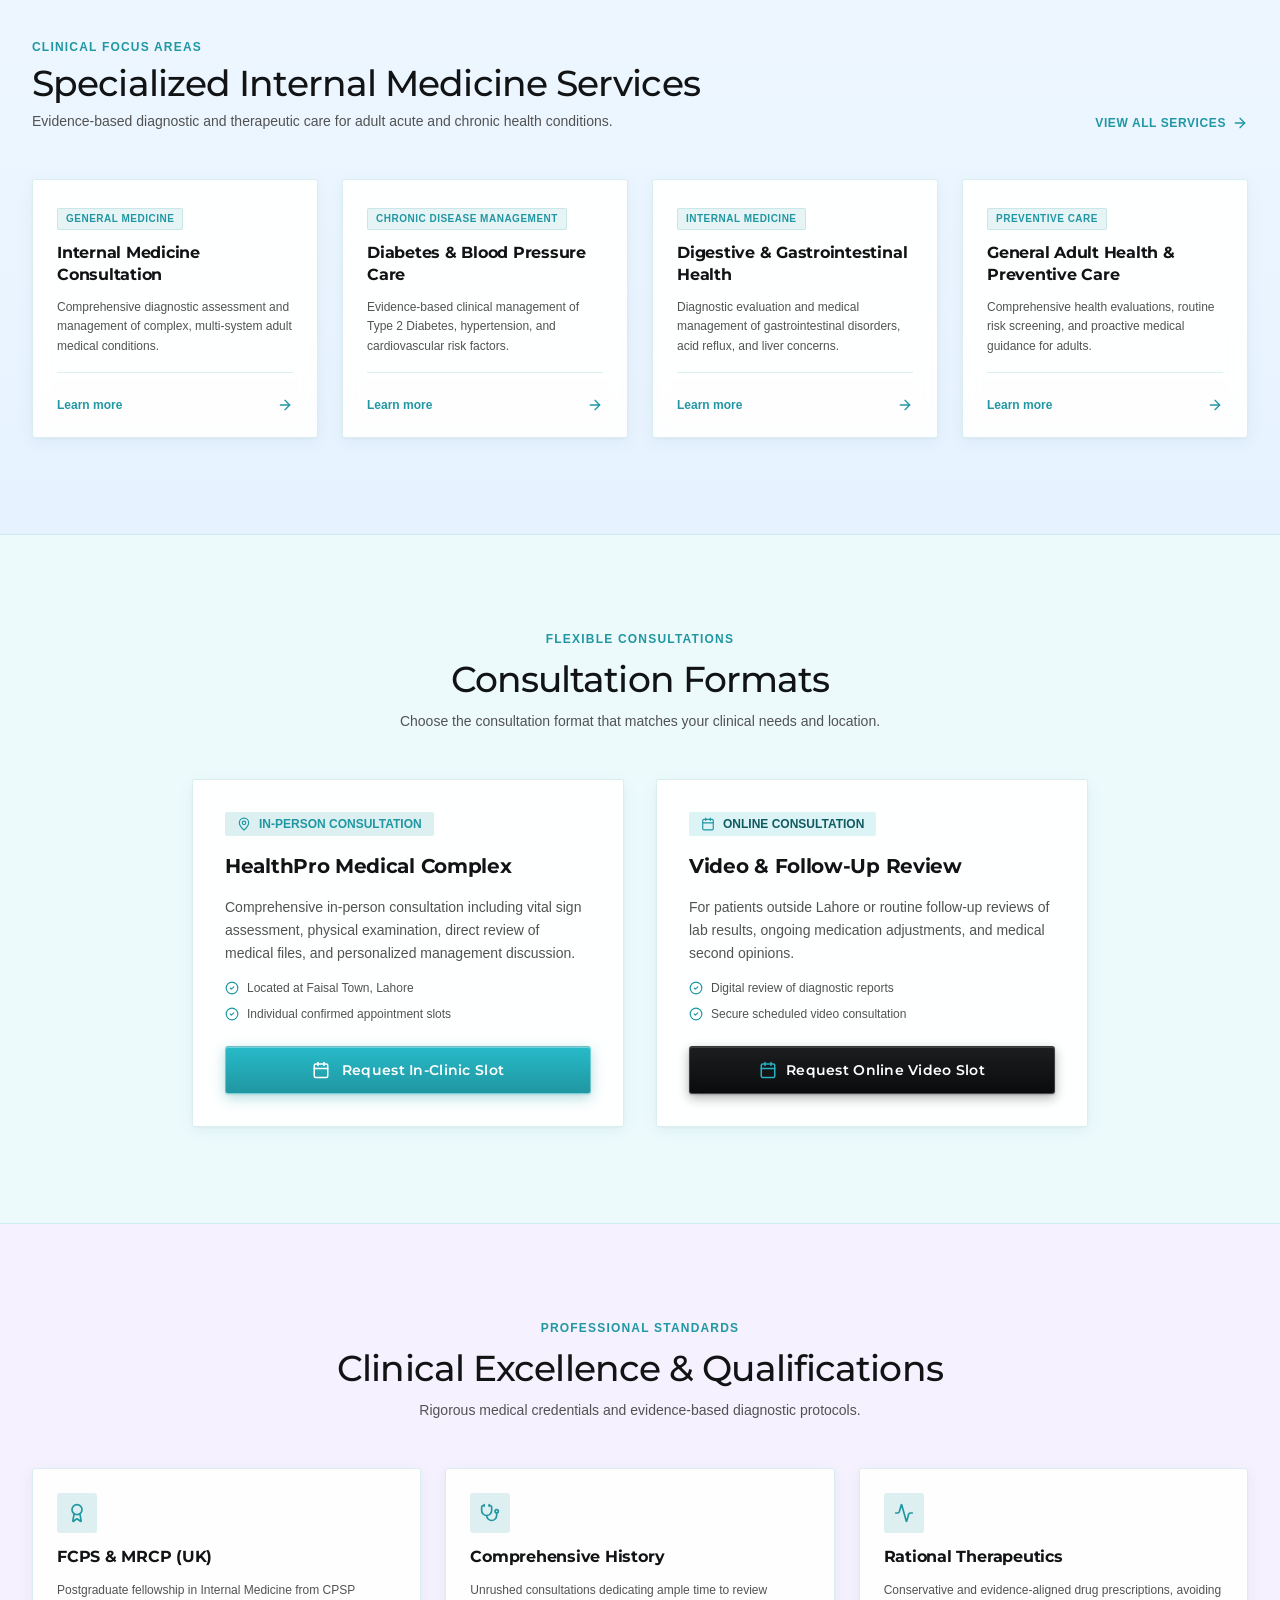
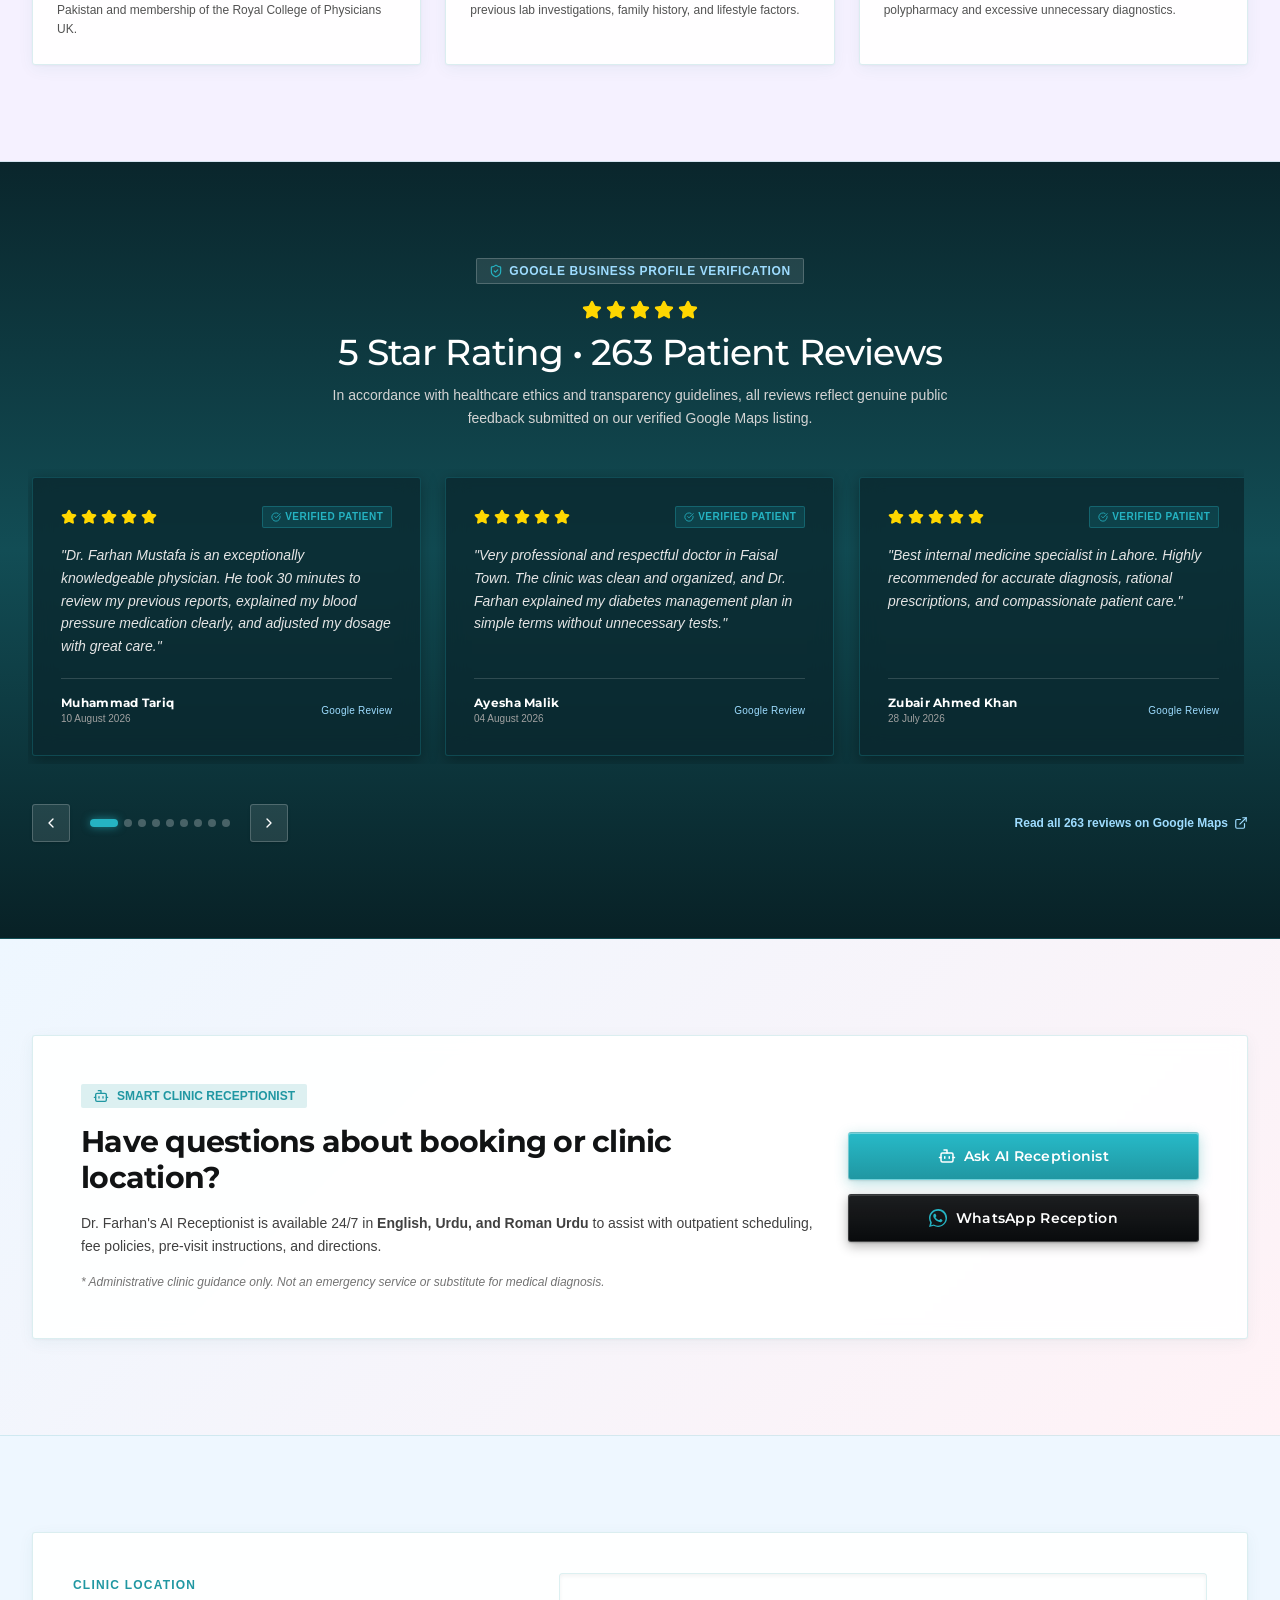
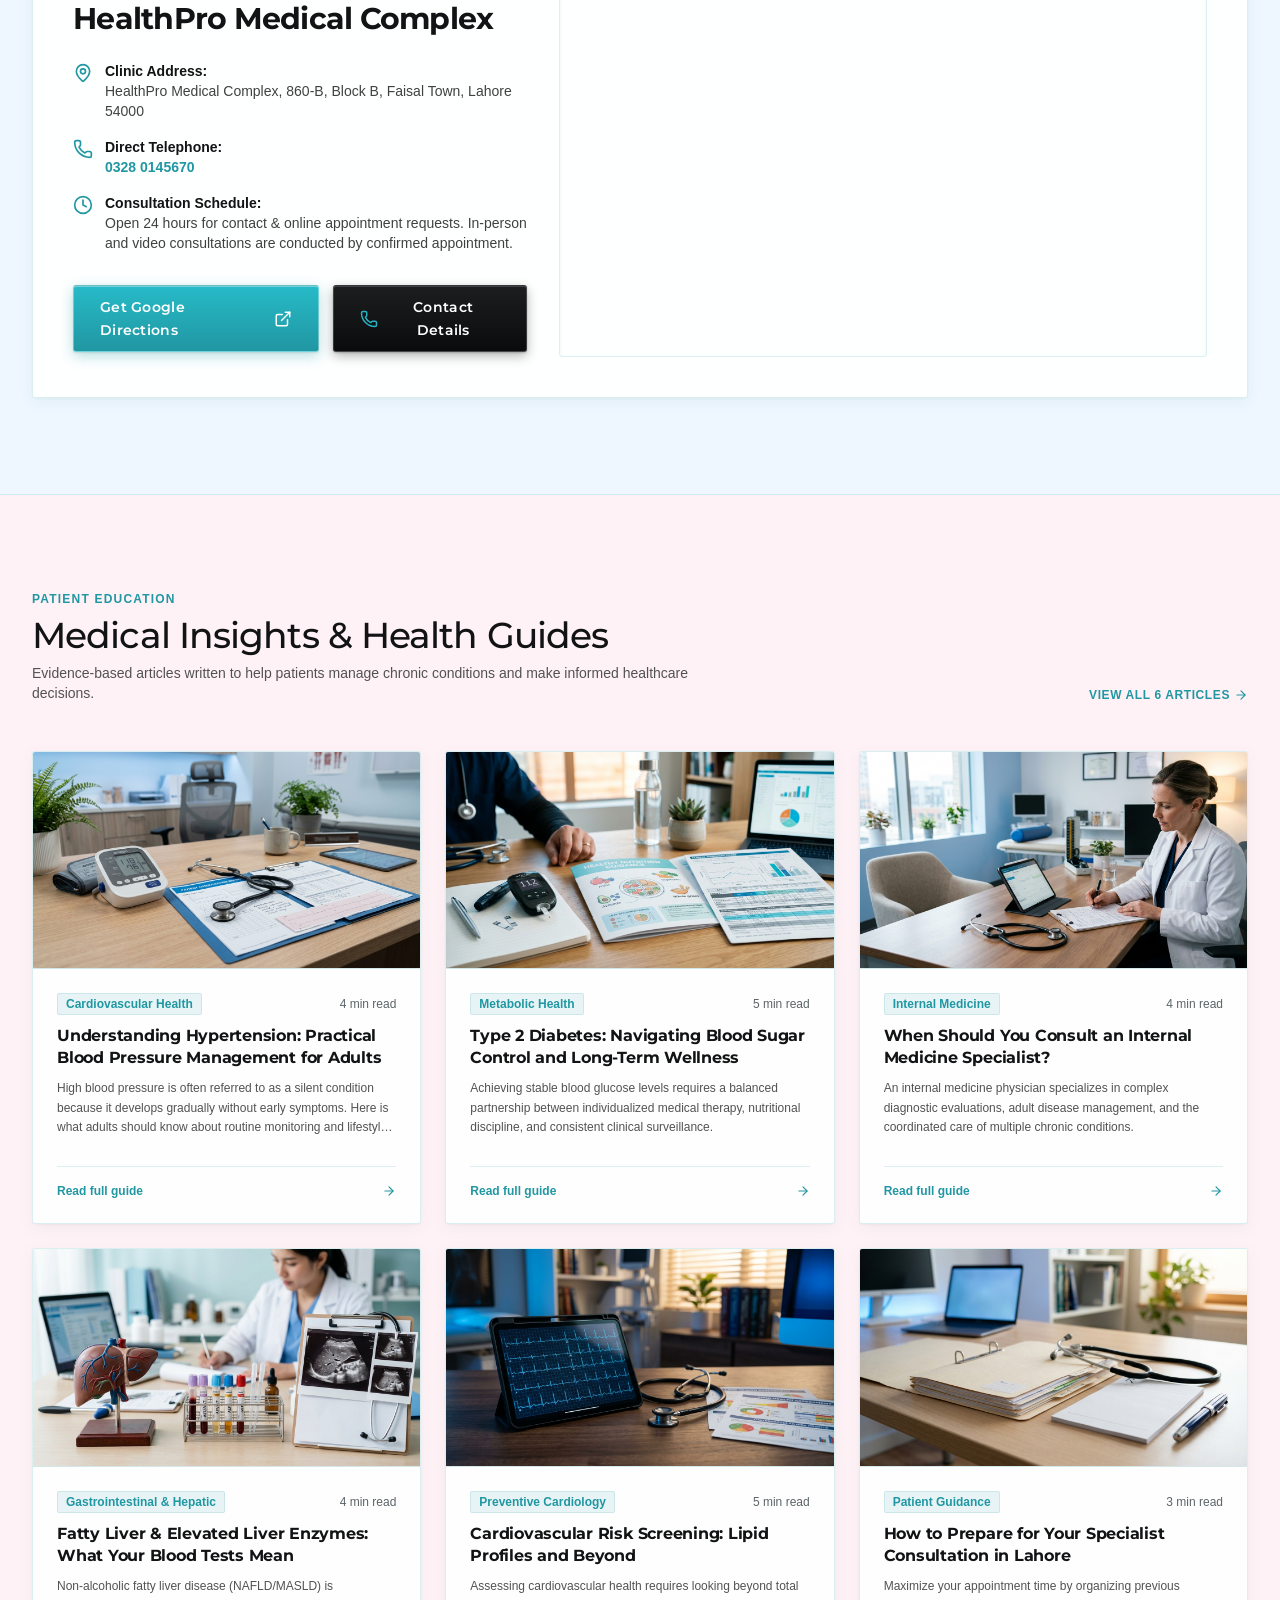
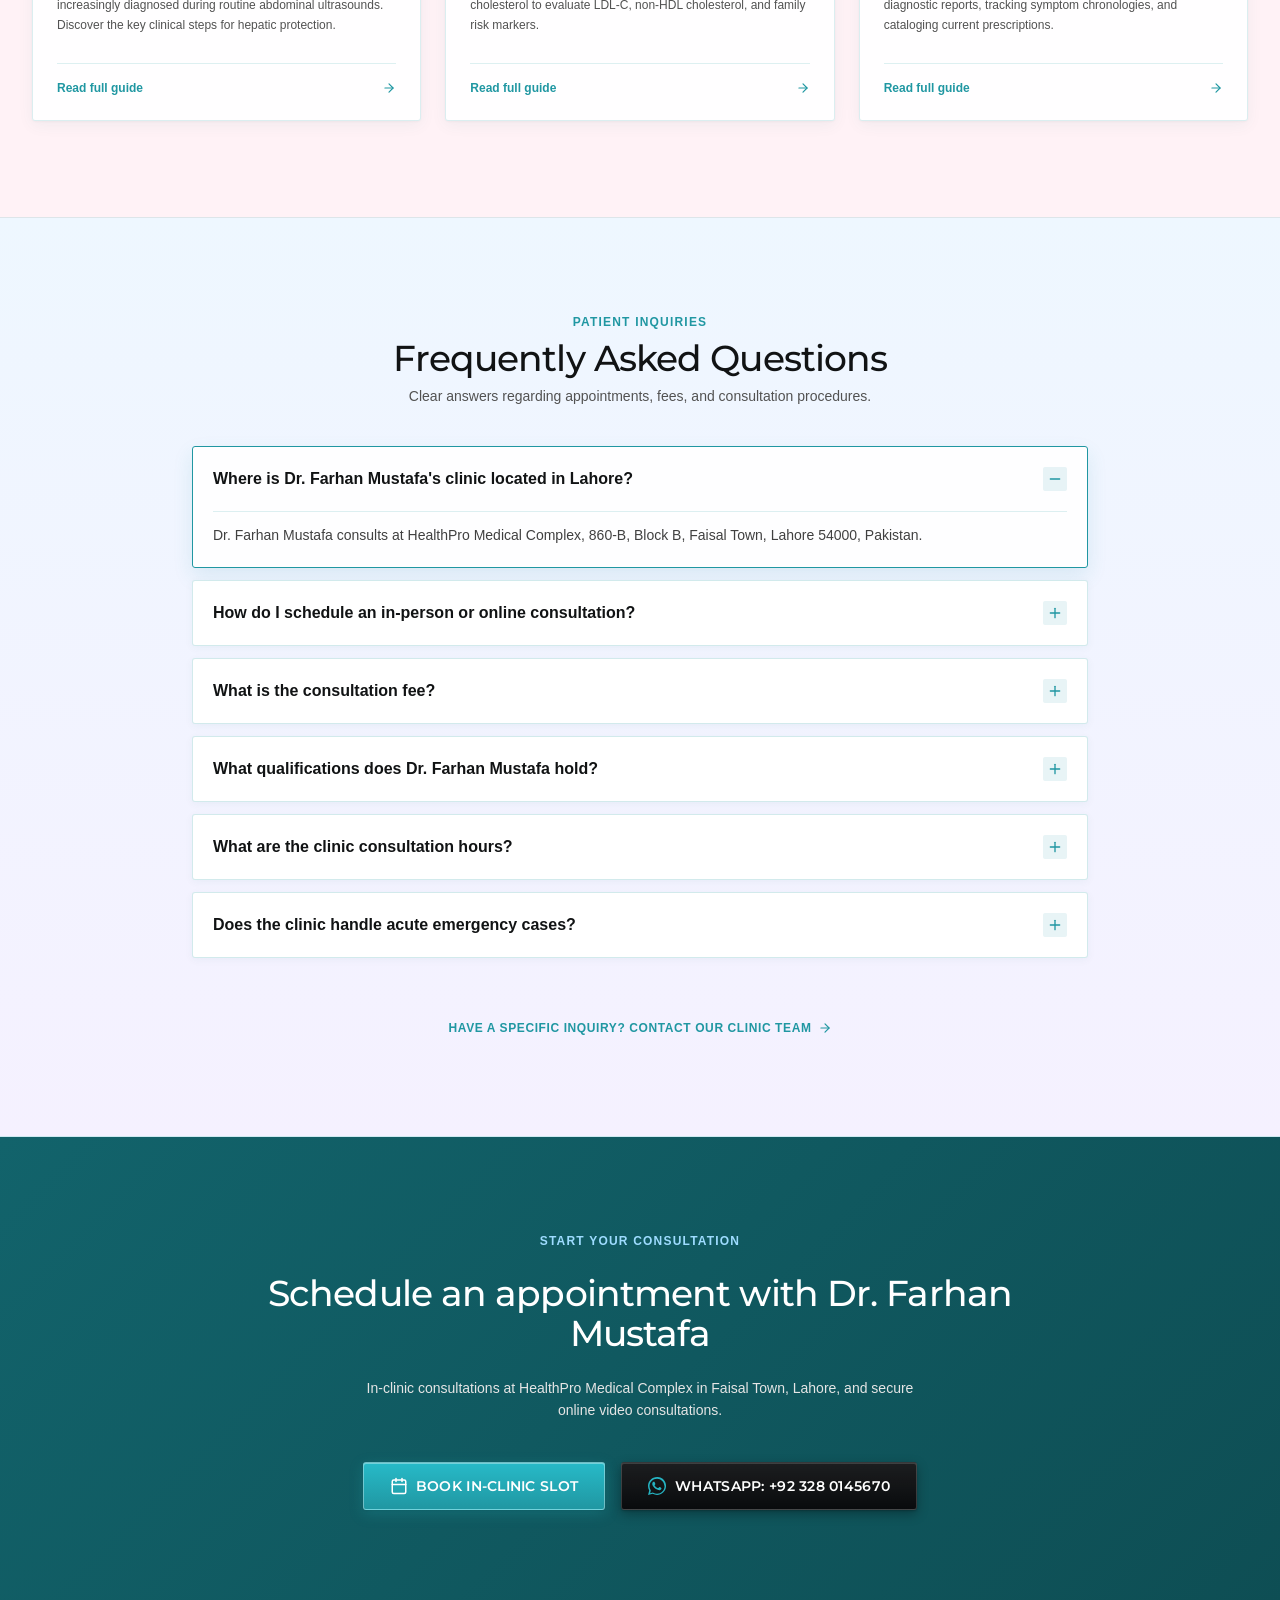
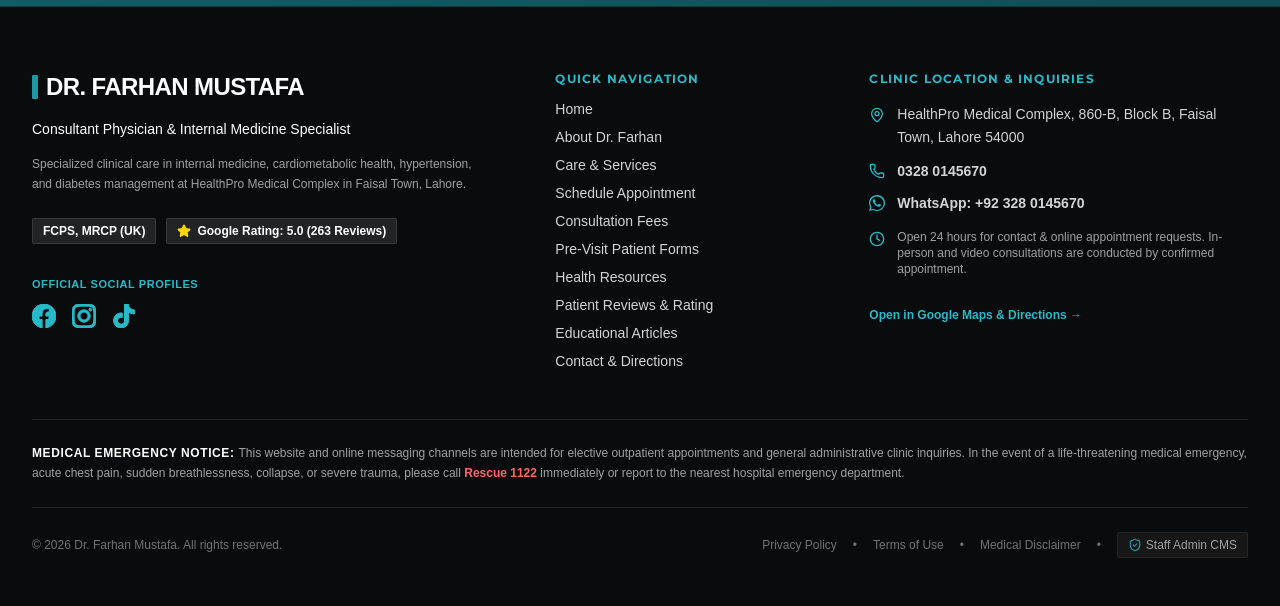
==== commit fce6c1b8: "chore: add C2PA metadata to article images Embed Content Authenticity (C2PA) manifests into  article" ====
--- a/index.html
+++ b/index.html
@@ -104,8 +104,8 @@
       }
     }
     </script>
-    <script type="module" crossorigin src="/assets/index-C1w9z3GP.js"></script>
-    <link rel="stylesheet" crossorigin href="/assets/index-BSgN2s8W.css">
+    <script type="module" crossorigin src="/assets/index-nF7eM4BT.js"></script>
+    <link rel="stylesheet" crossorigin href="/assets/index-Dpro_FUF.css">
   </head>
   <body class="font-sans antialiased text-[#0A0A0A] bg-[#FAFAFA]">
     <div id="root"></div>
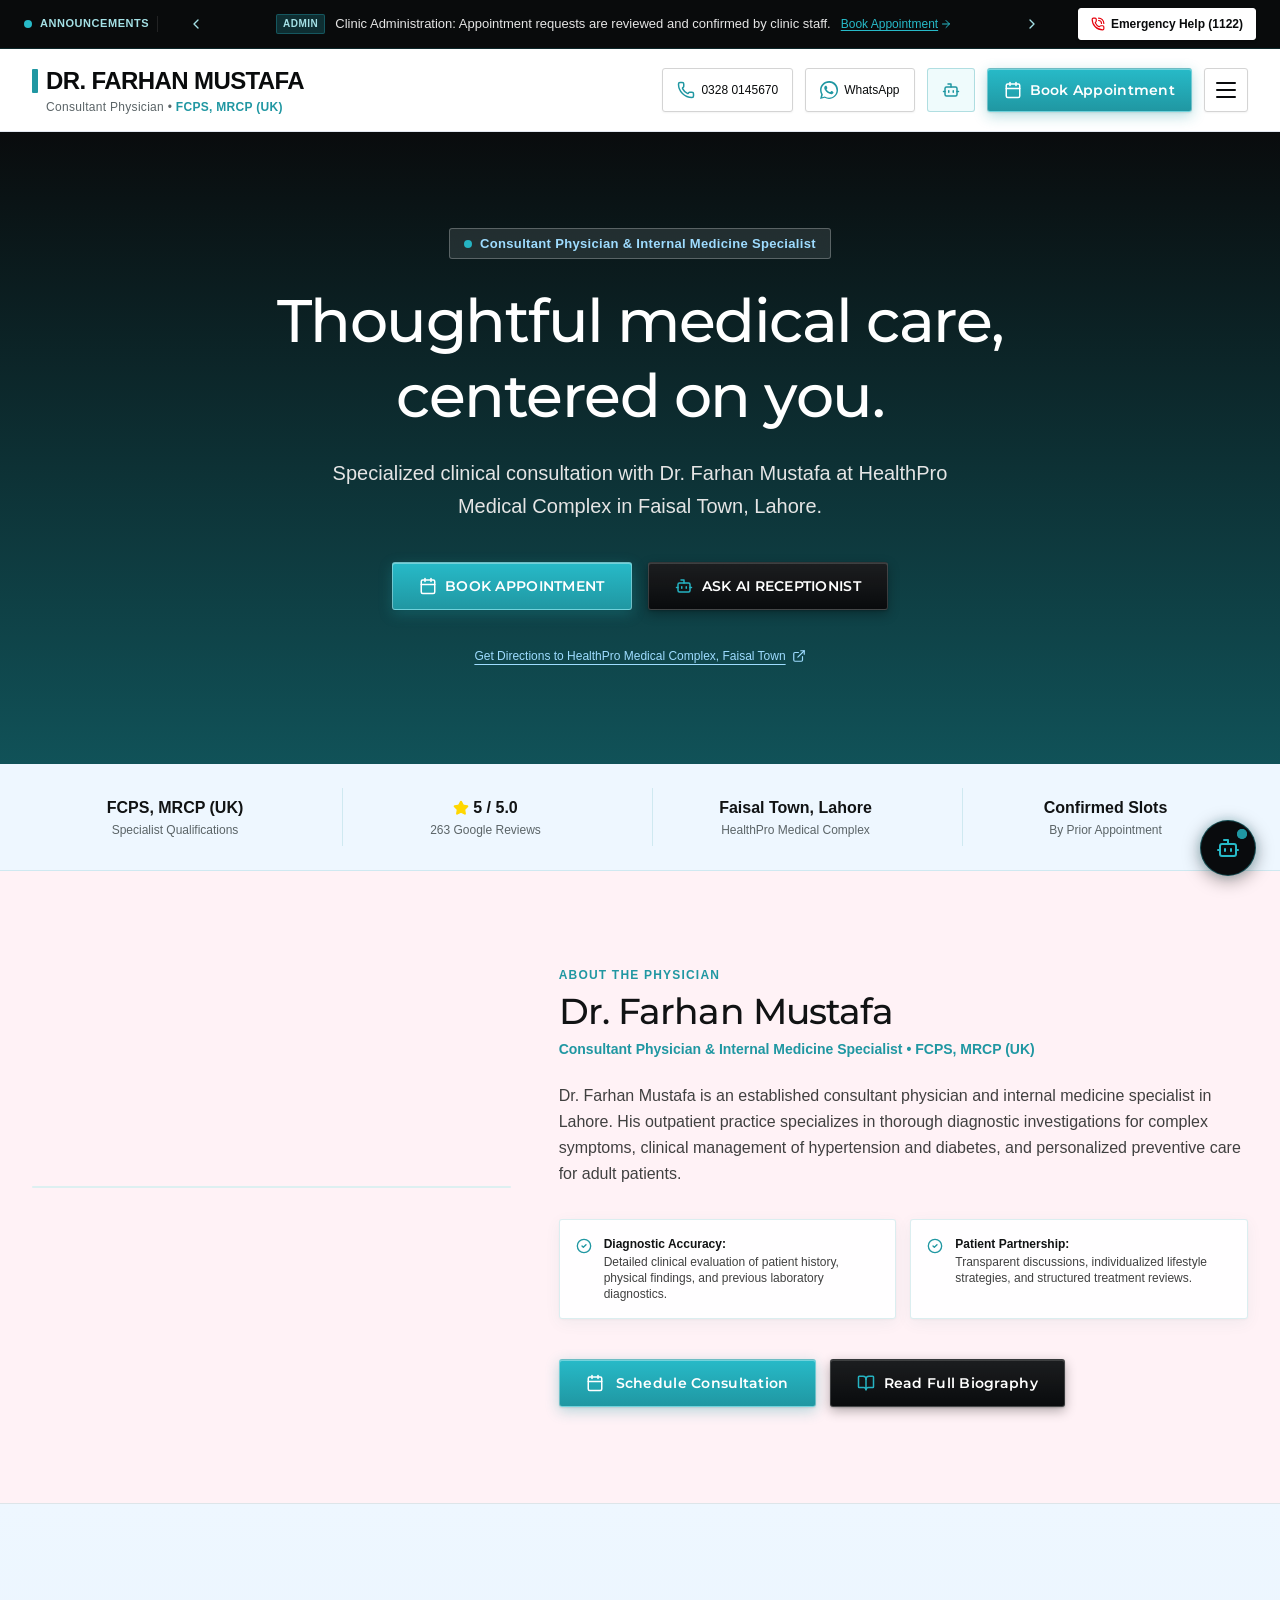
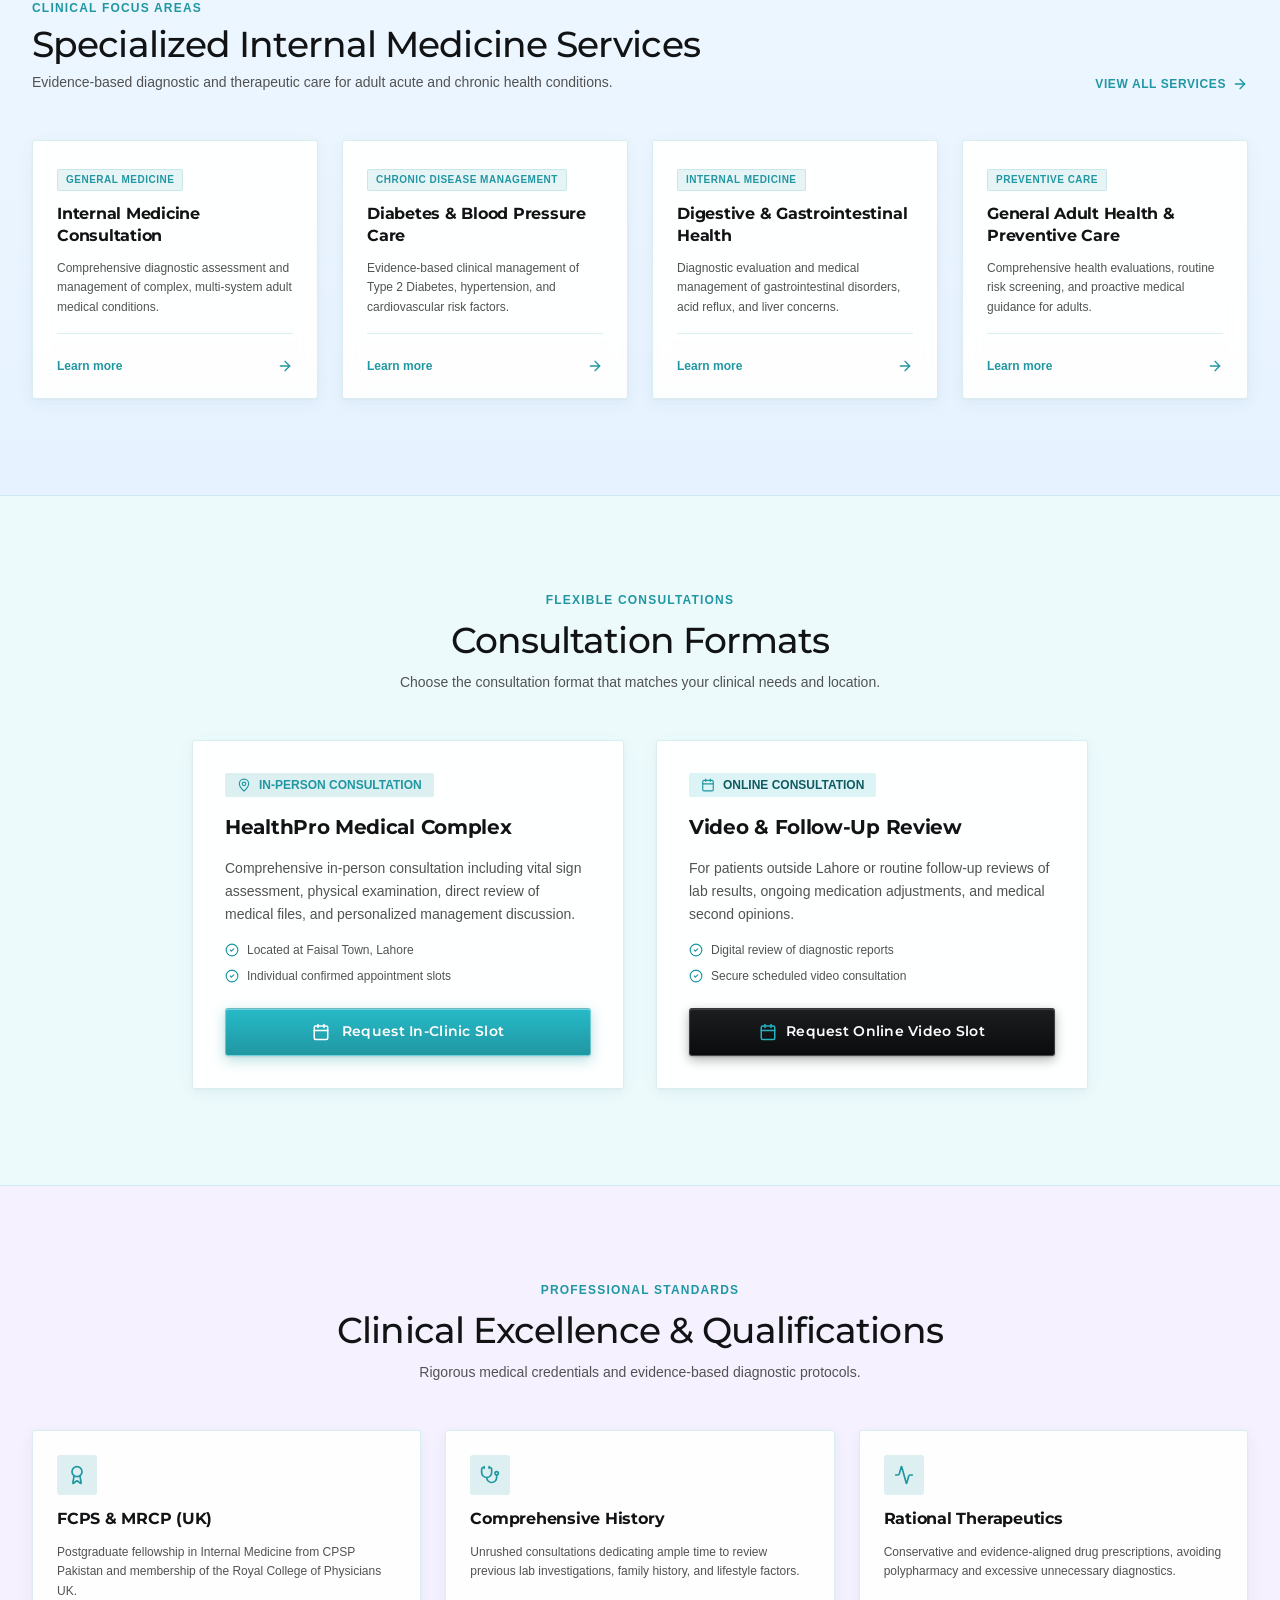
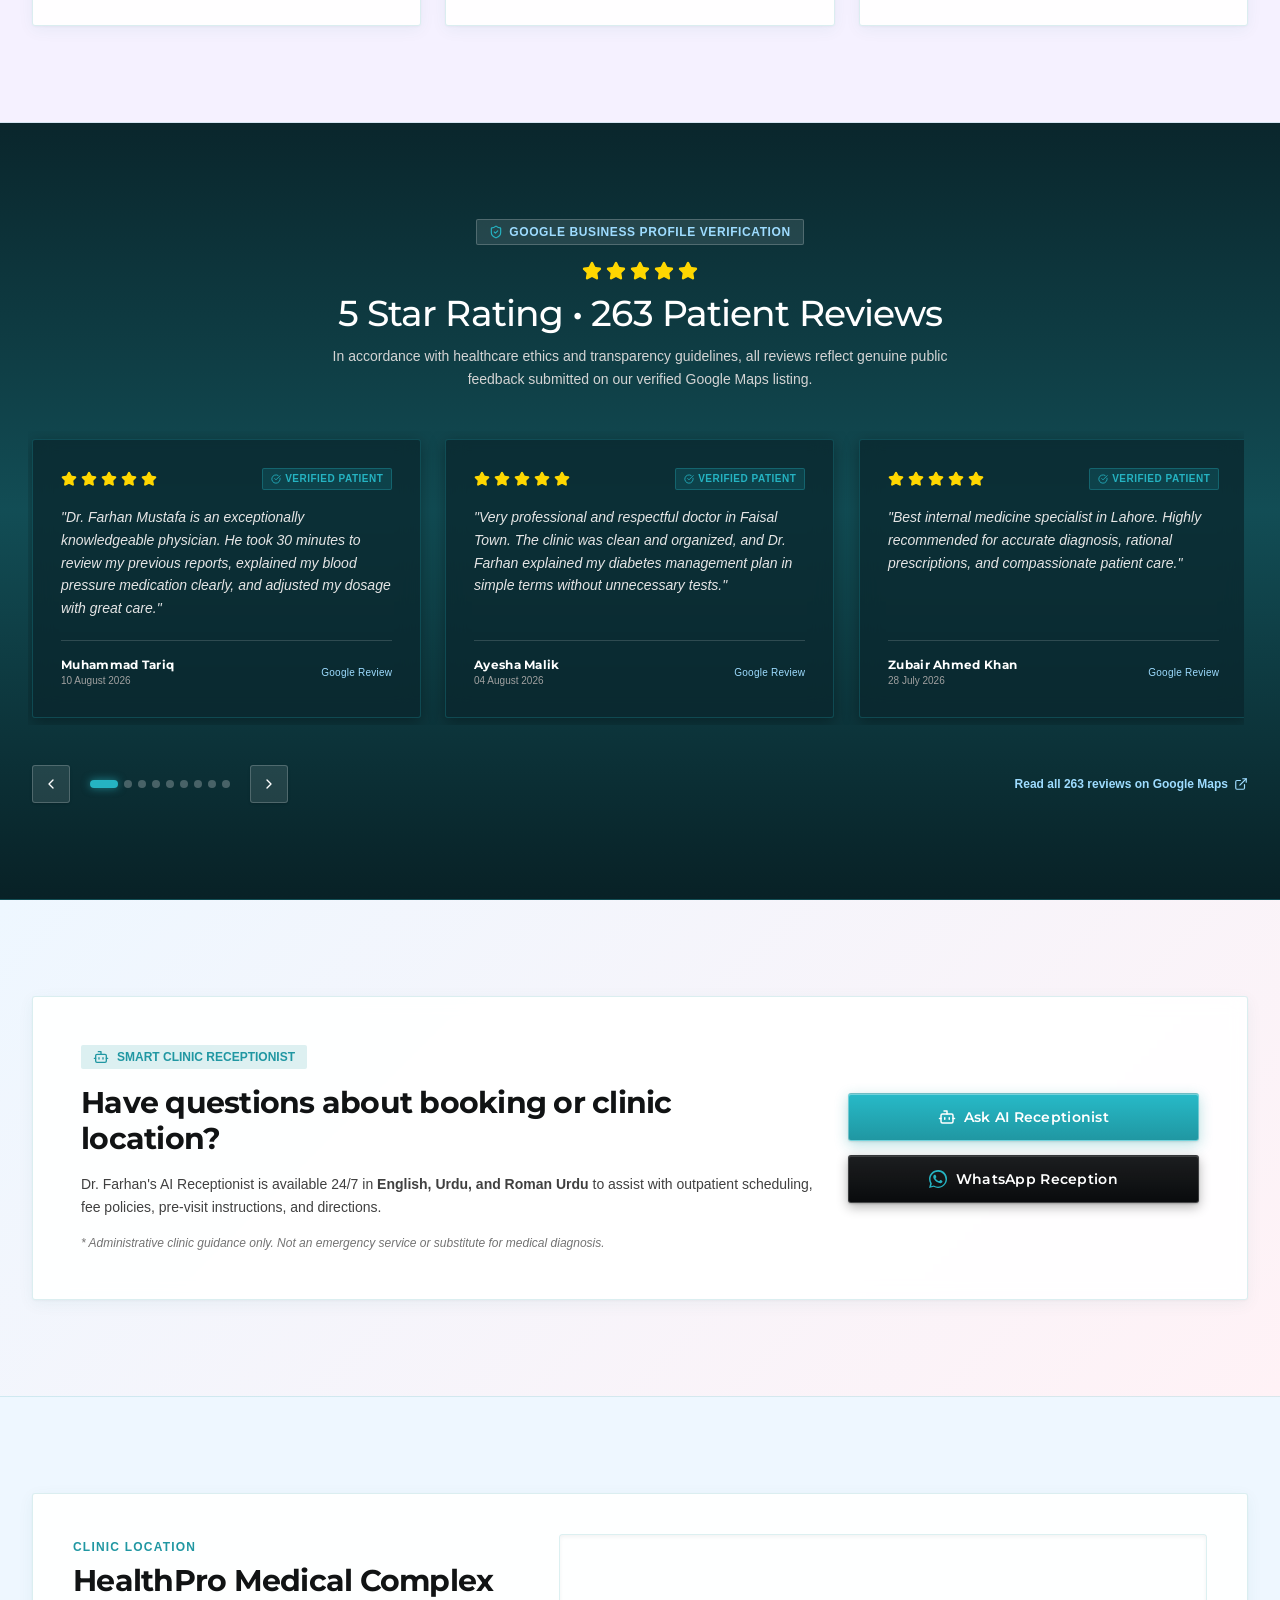
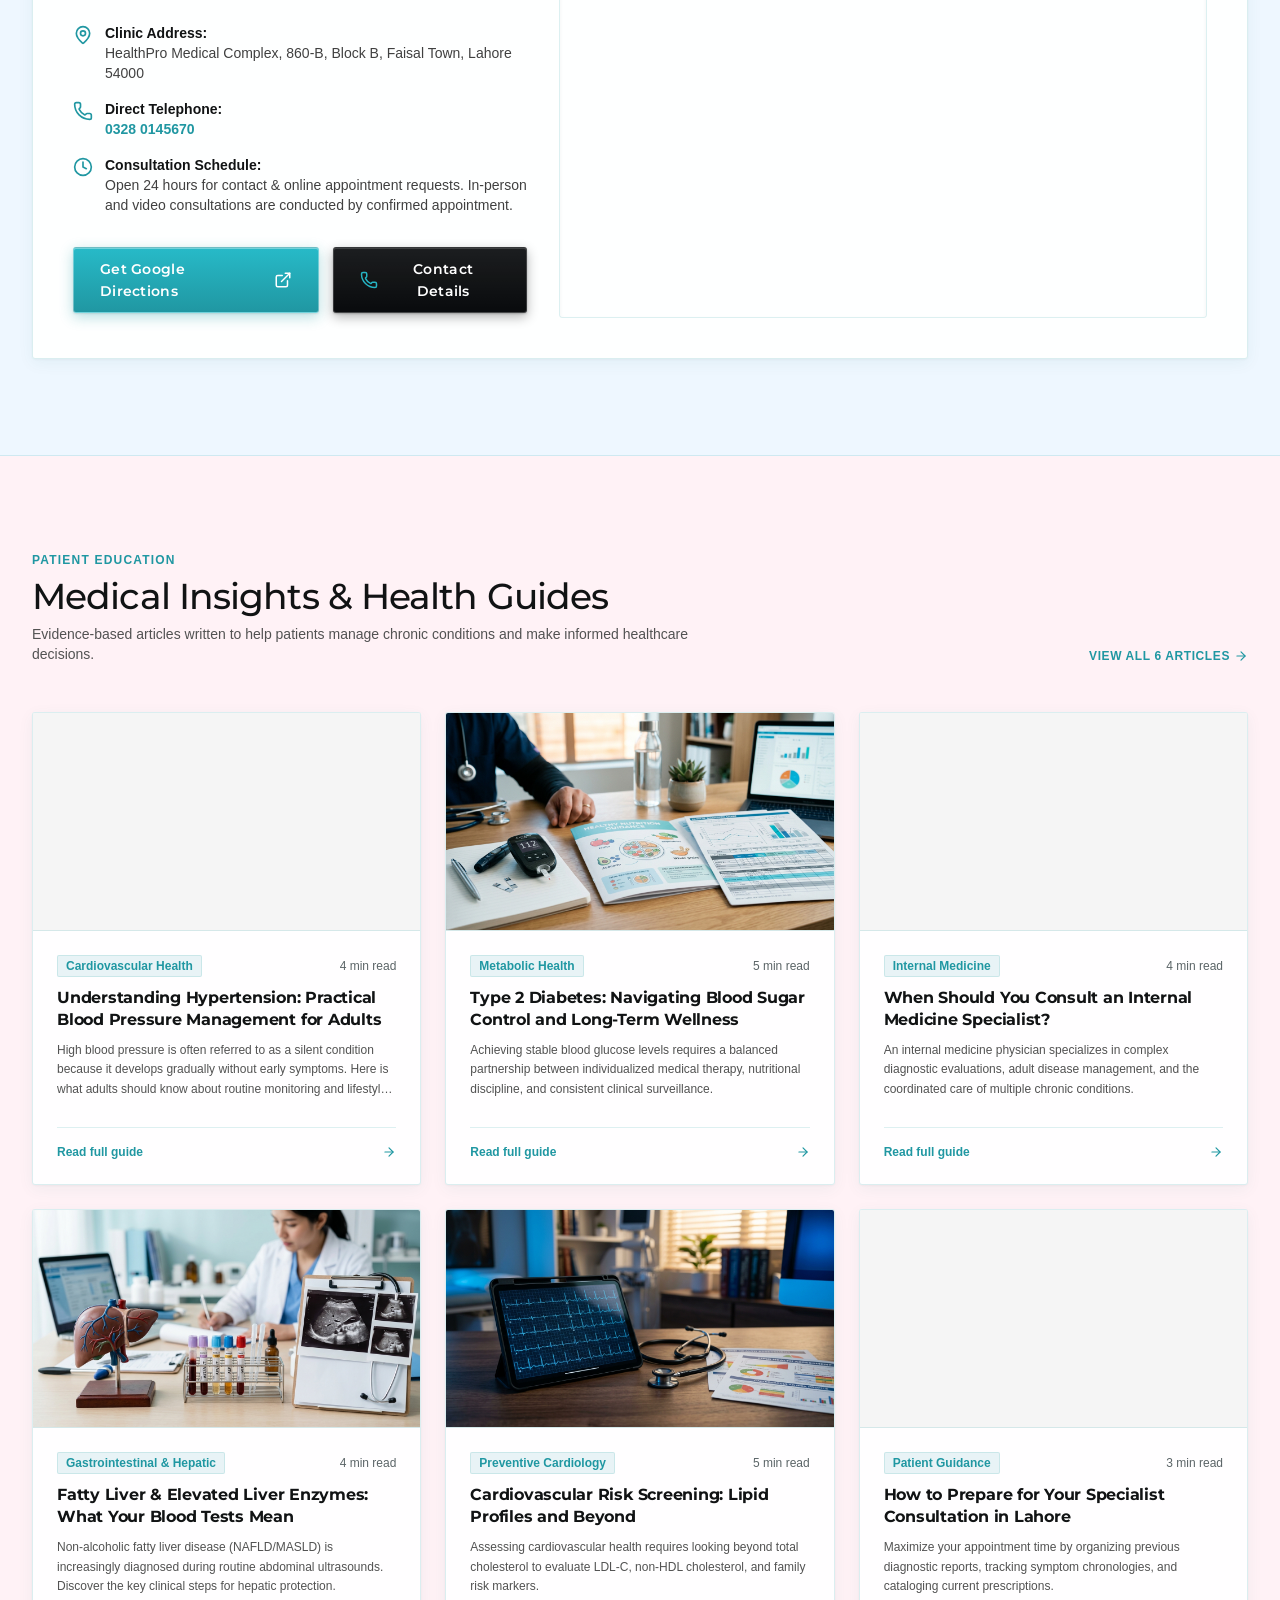
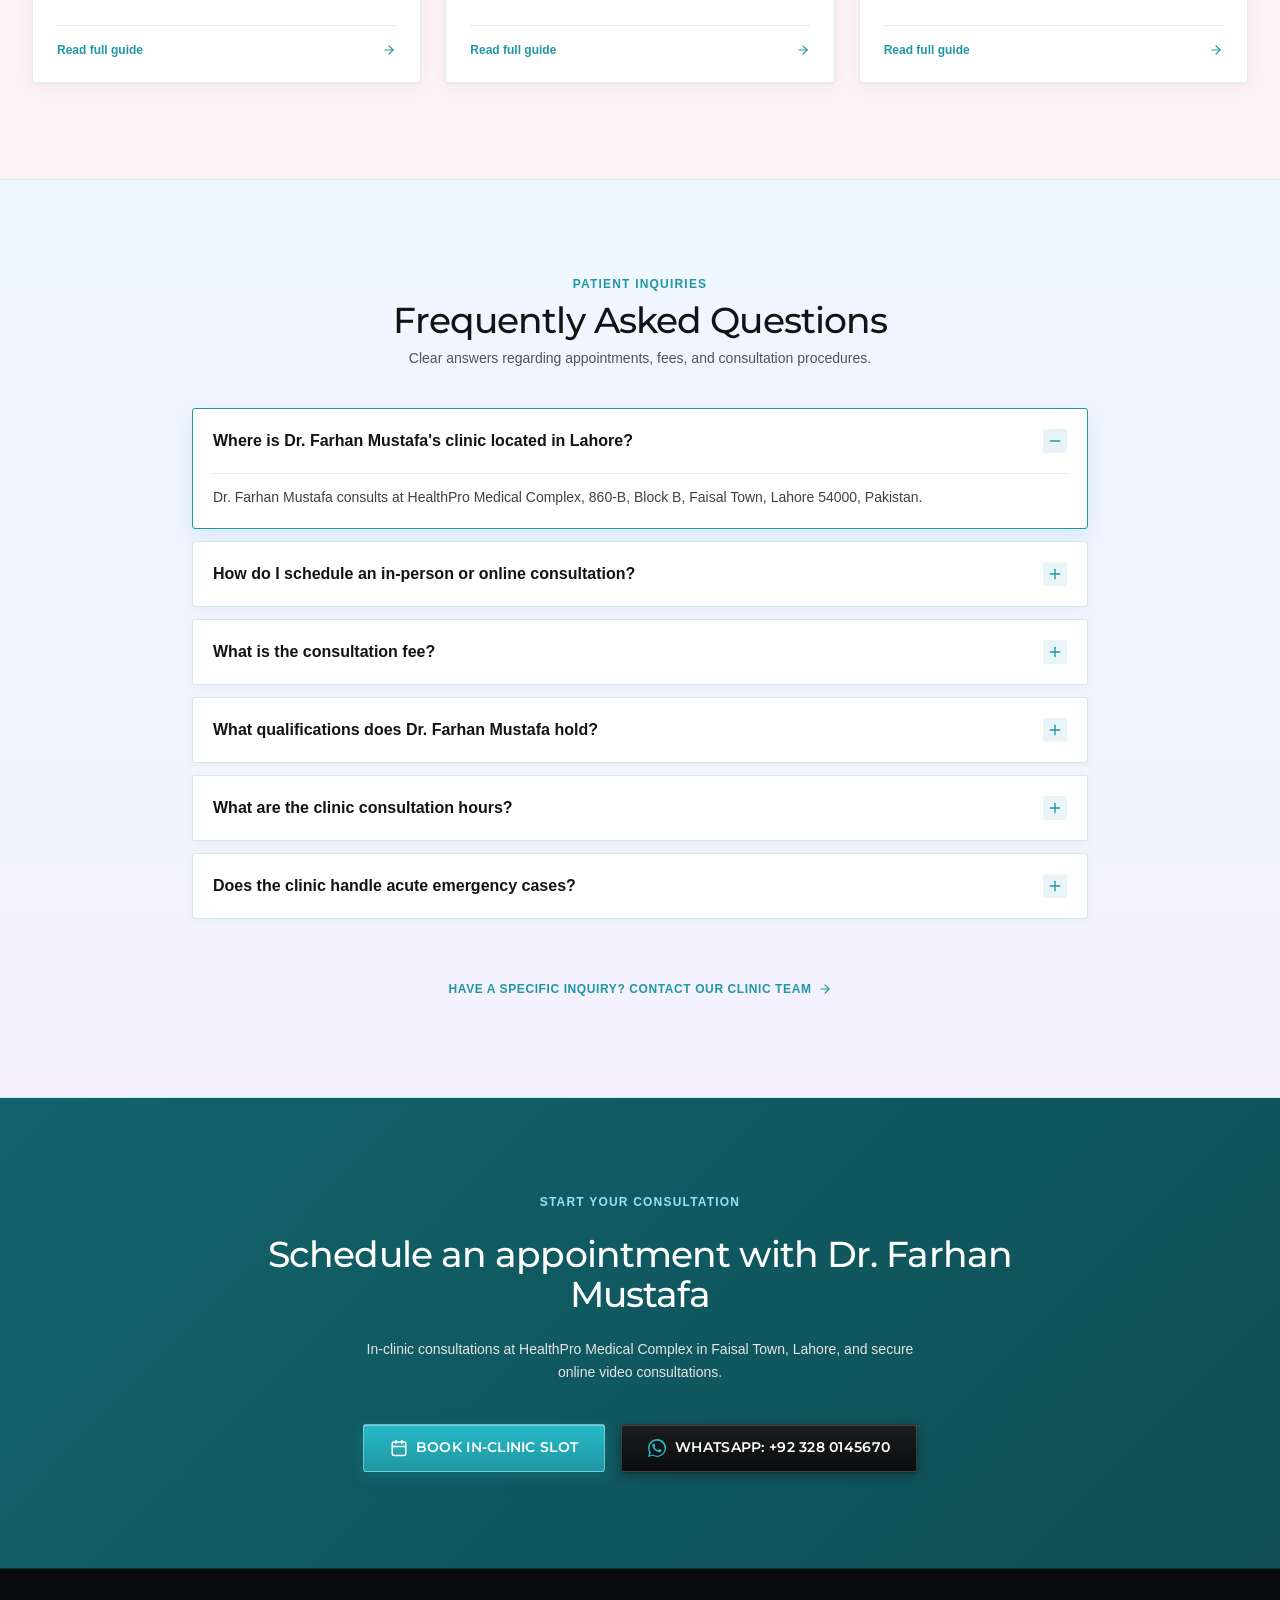
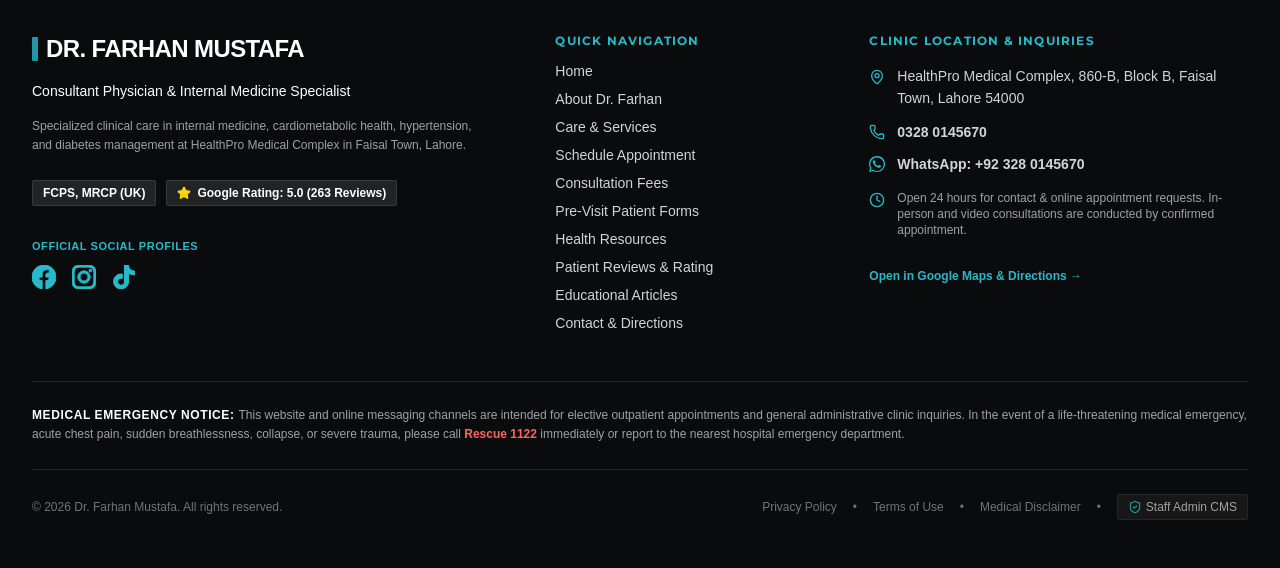
==== commit 8ae90dc9: "build: update Hostinger release assets" ====
--- a/index.html
+++ b/index.html
@@ -104,8 +104,8 @@
       }
     }
     </script>
-    <script type="module" crossorigin src="/assets/index-nF7eM4BT.js"></script>
-    <link rel="stylesheet" crossorigin href="/assets/index-Dpro_FUF.css">
+    <script type="module" crossorigin src="/assets/index-fCgPjIJ-.js"></script>
+    <link rel="stylesheet" crossorigin href="/assets/index-B-rVMAOj.css">
   </head>
   <body class="font-sans antialiased text-[#0A0A0A] bg-[#FAFAFA]">
     <div id="root"></div>
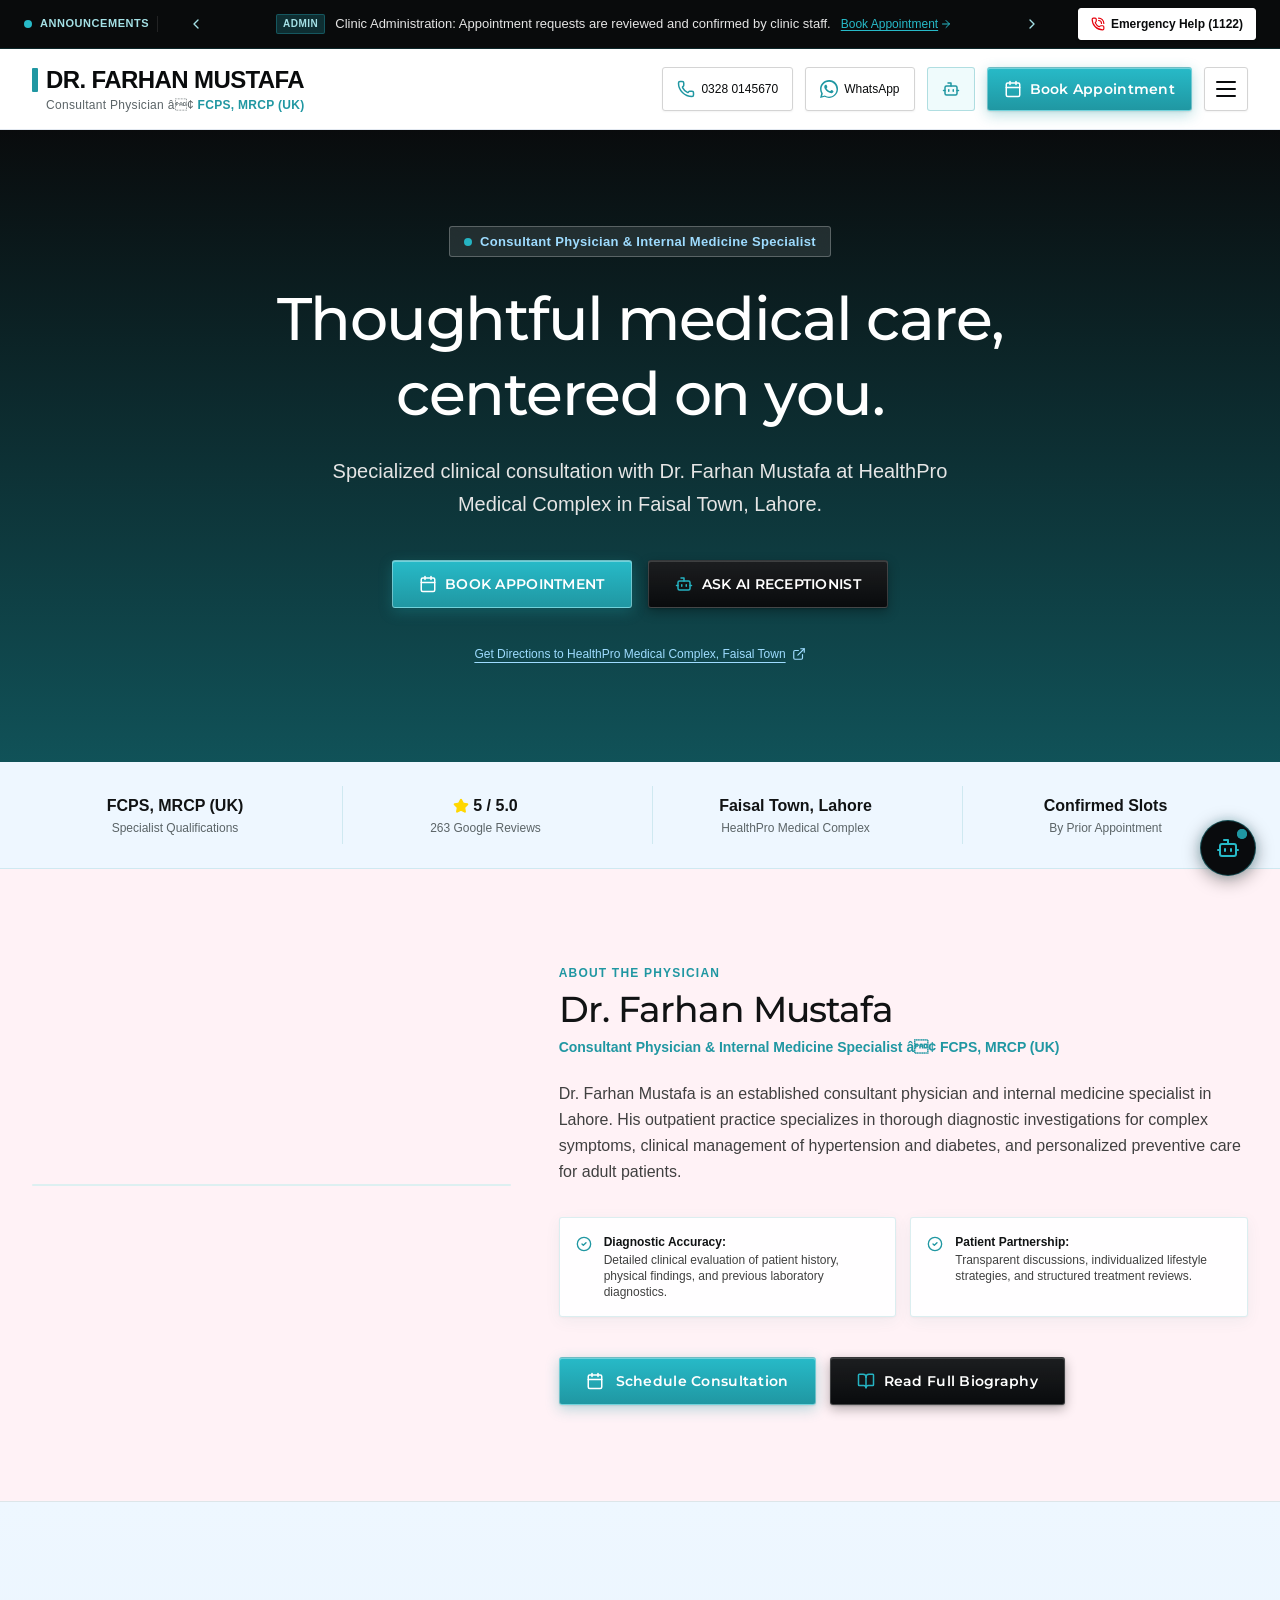
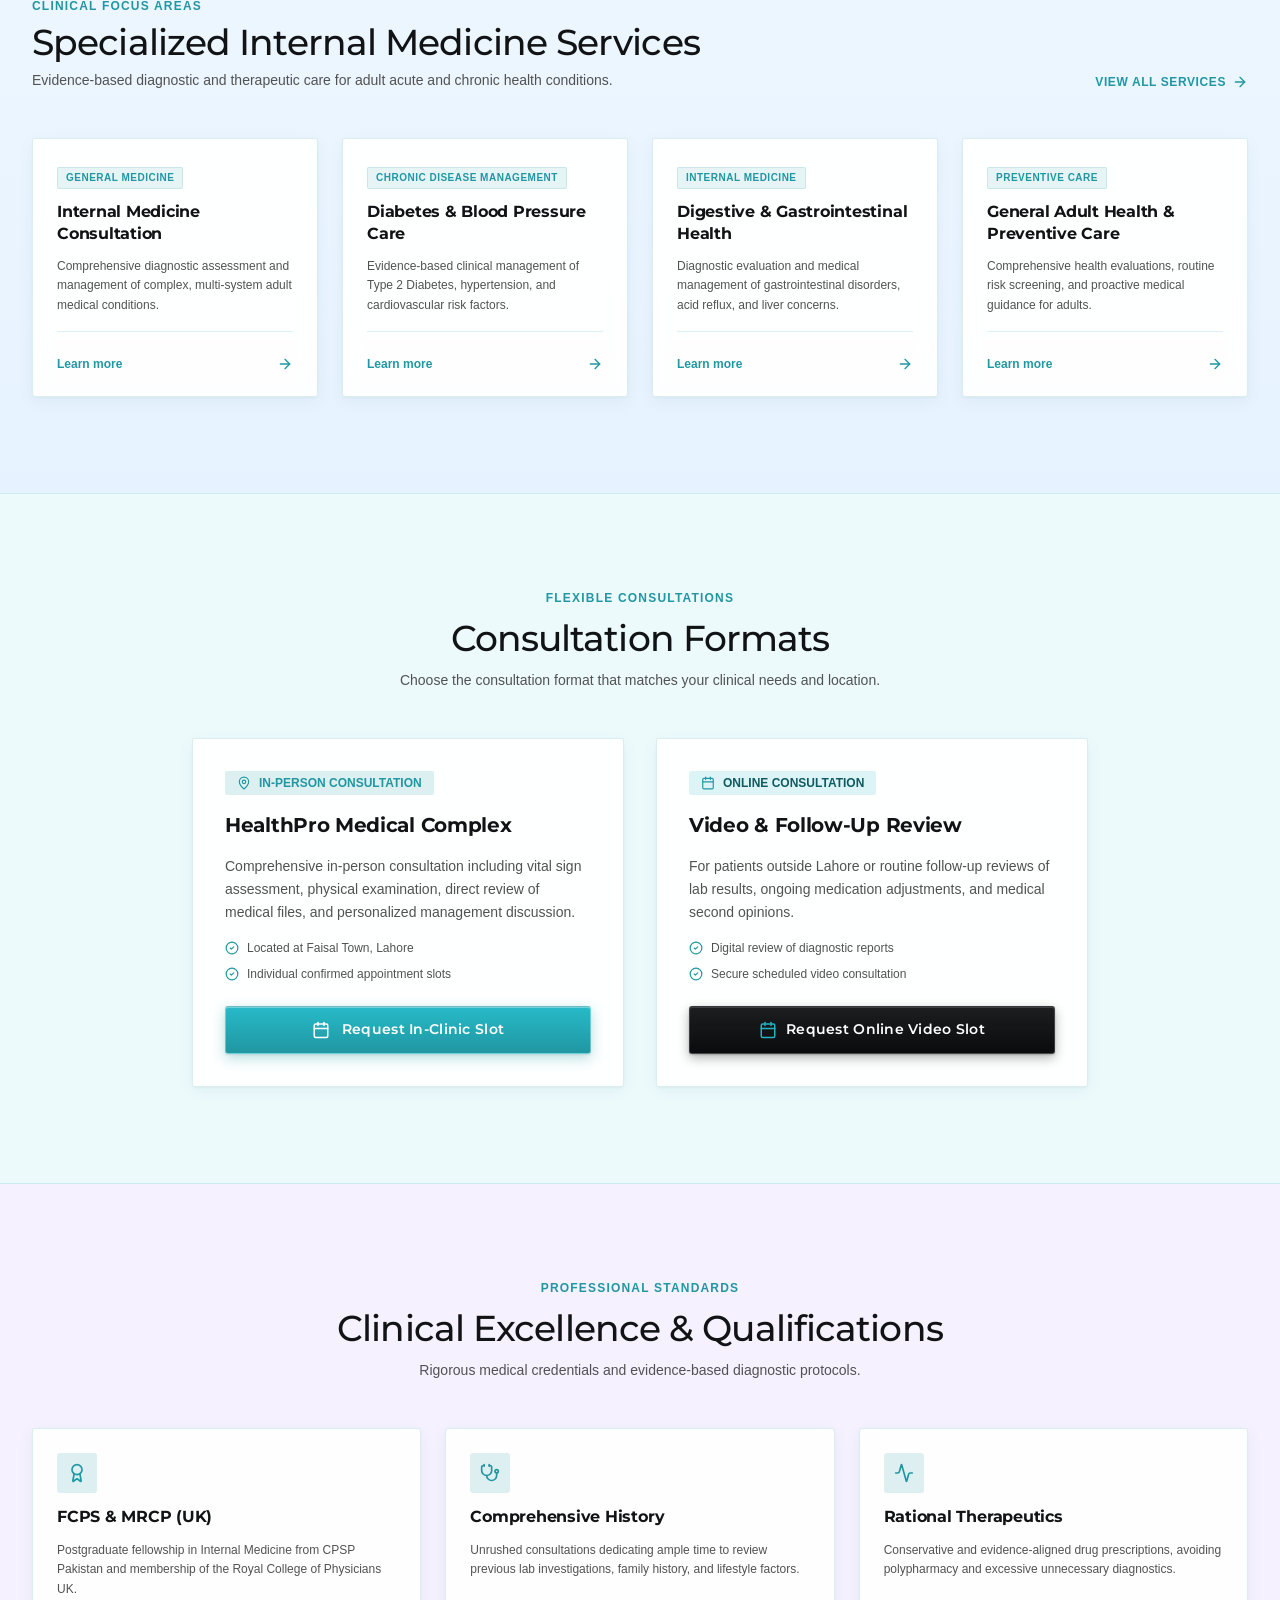
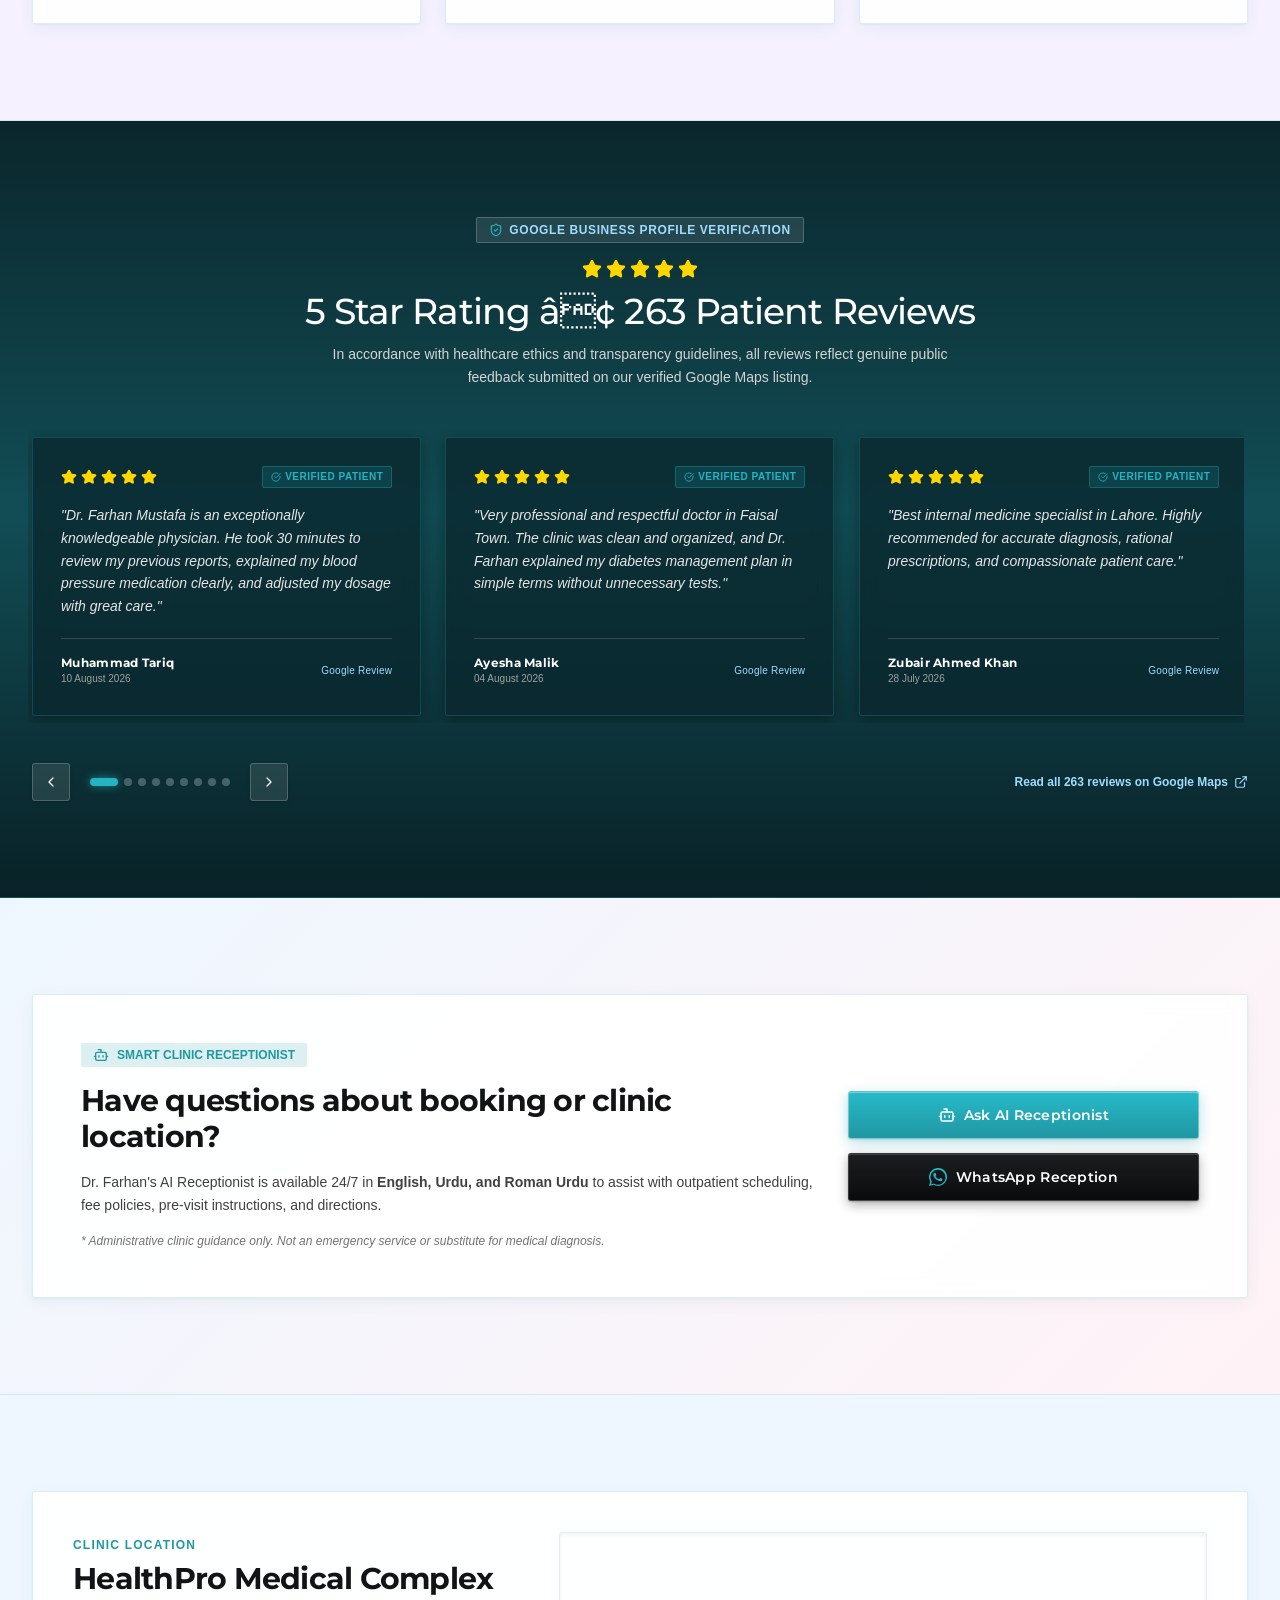
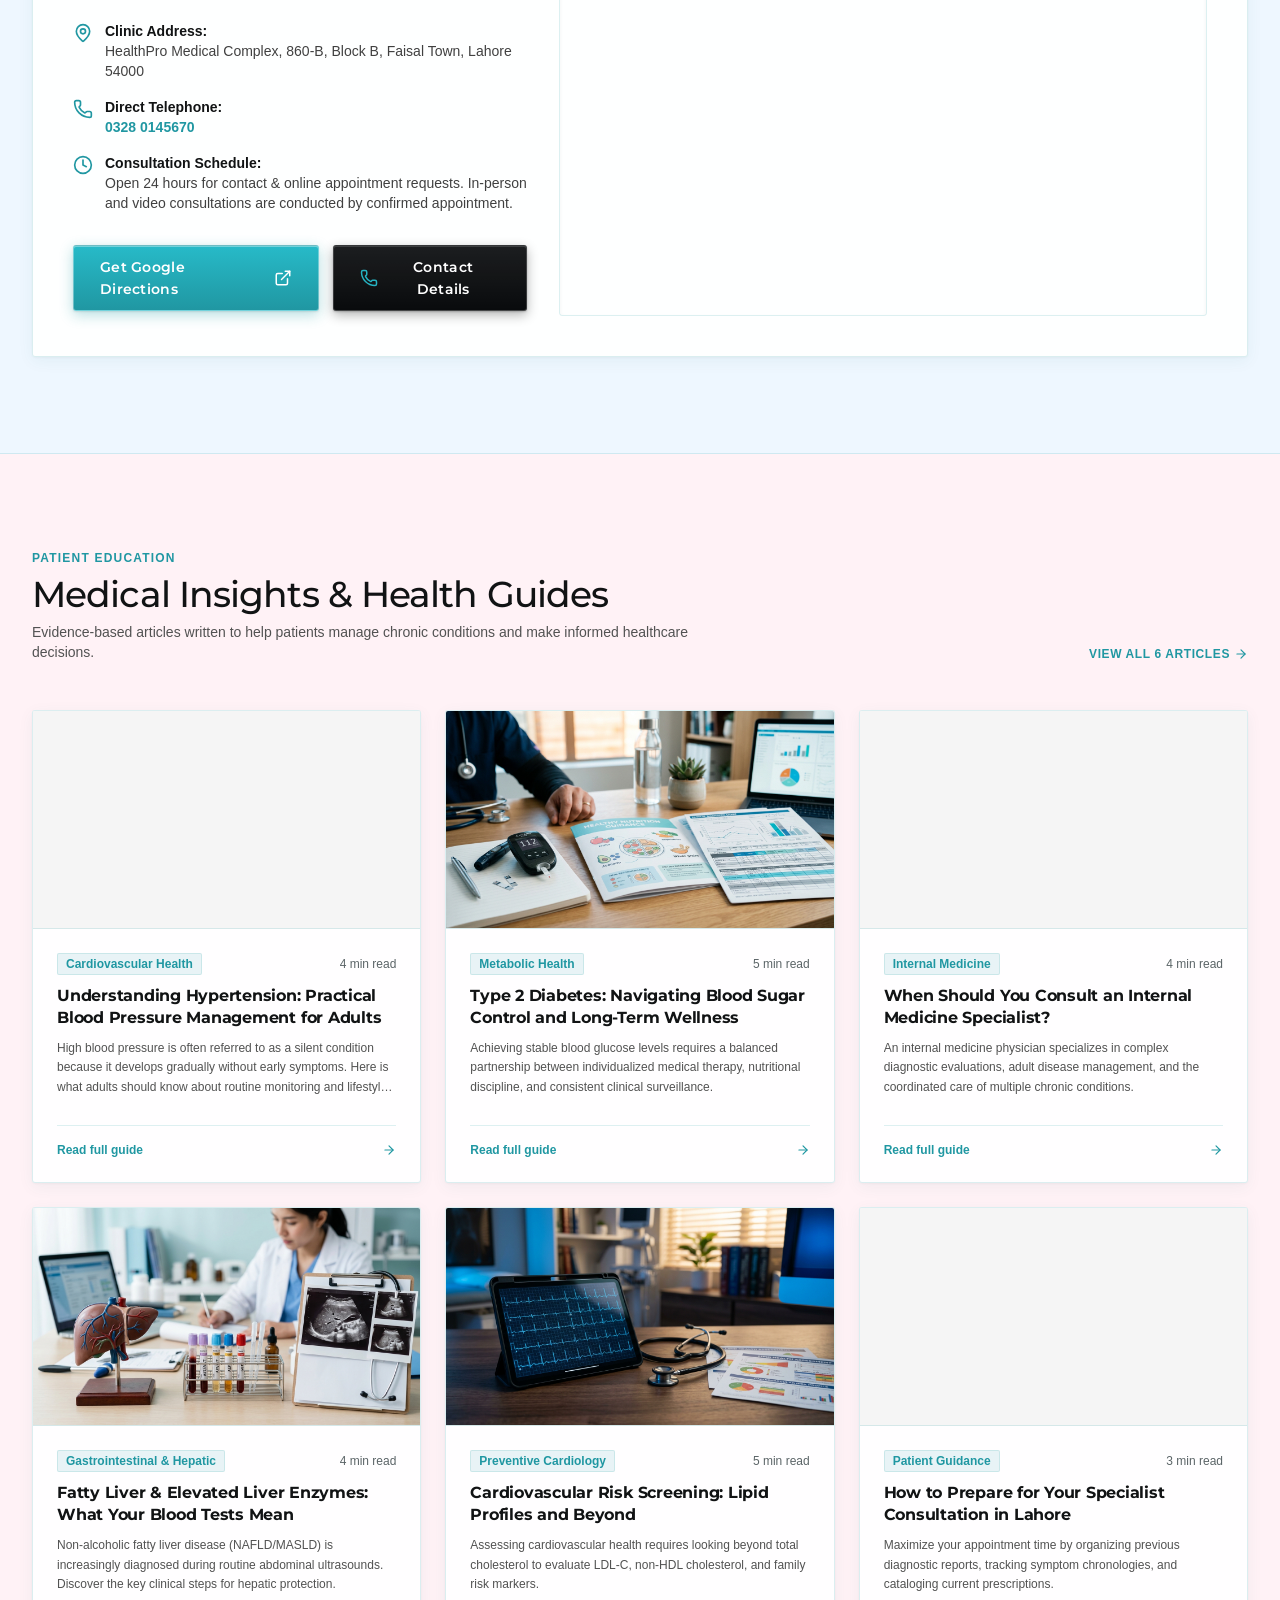
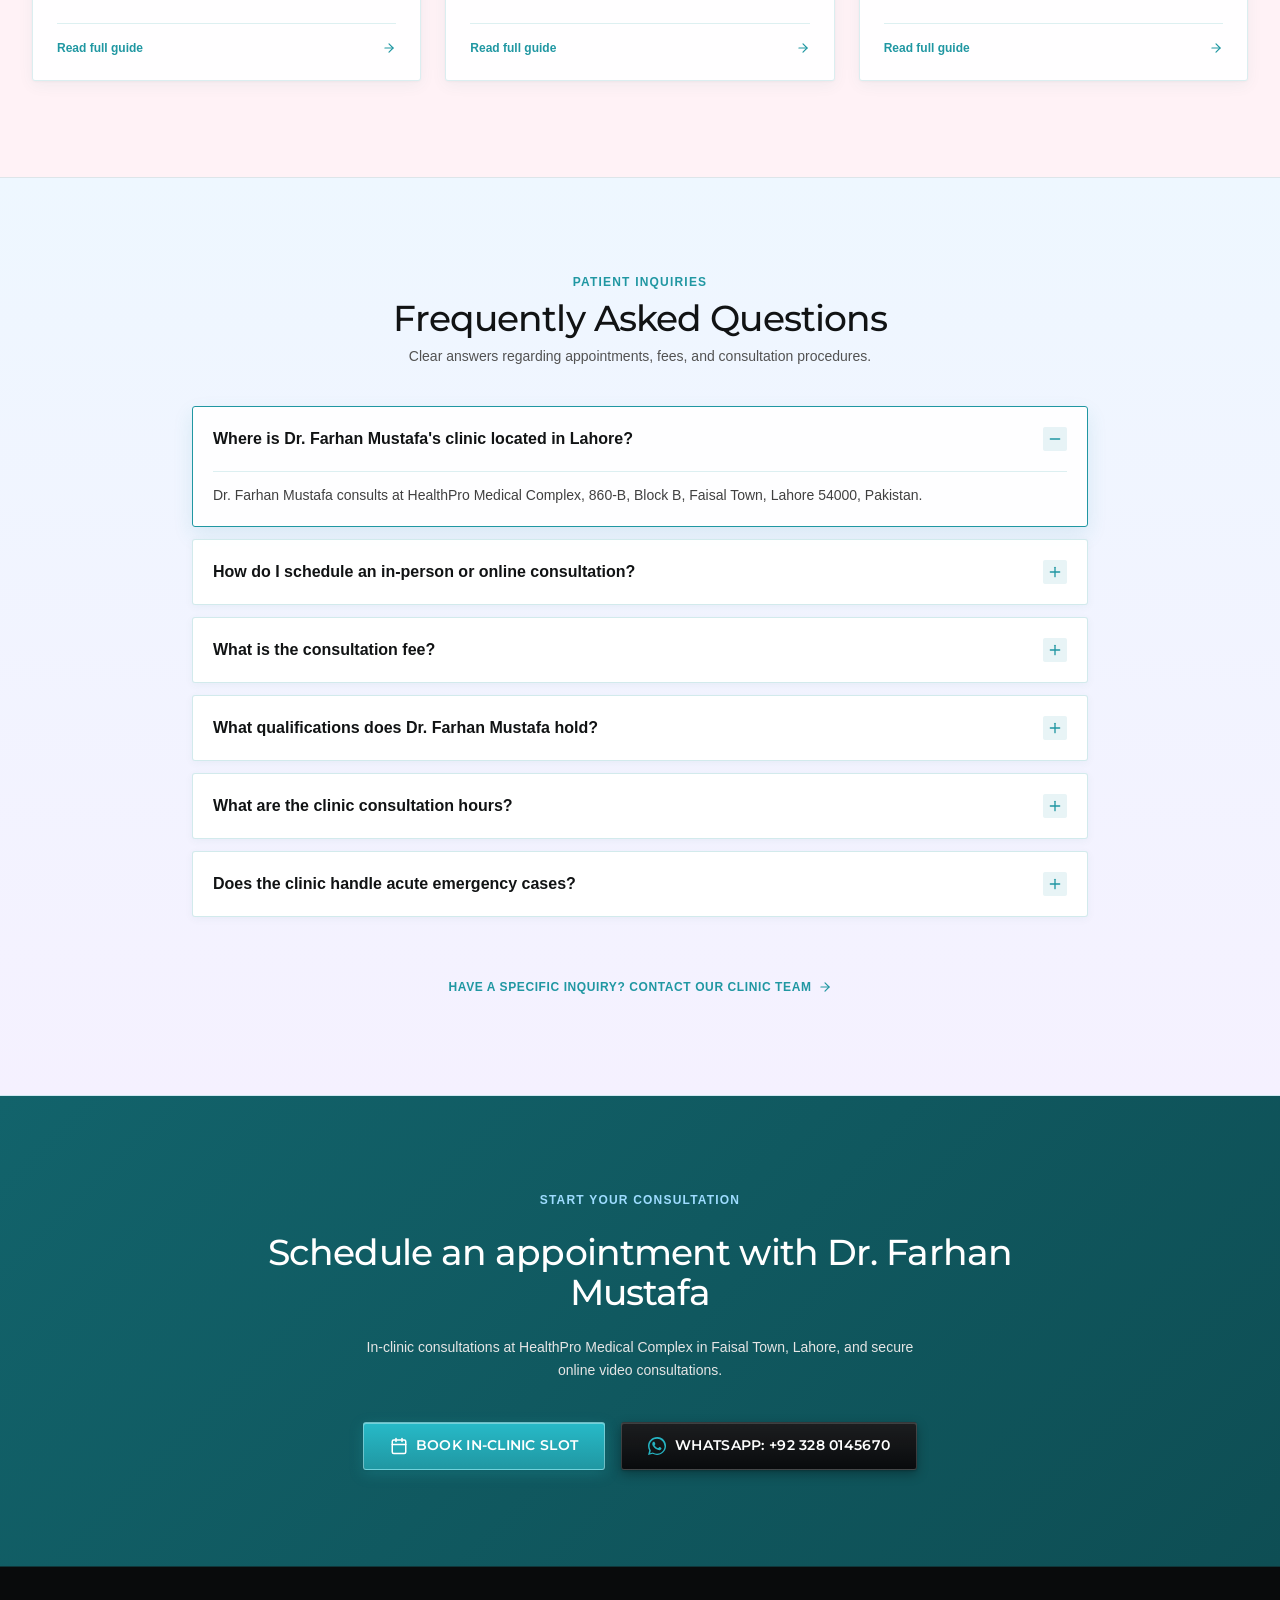
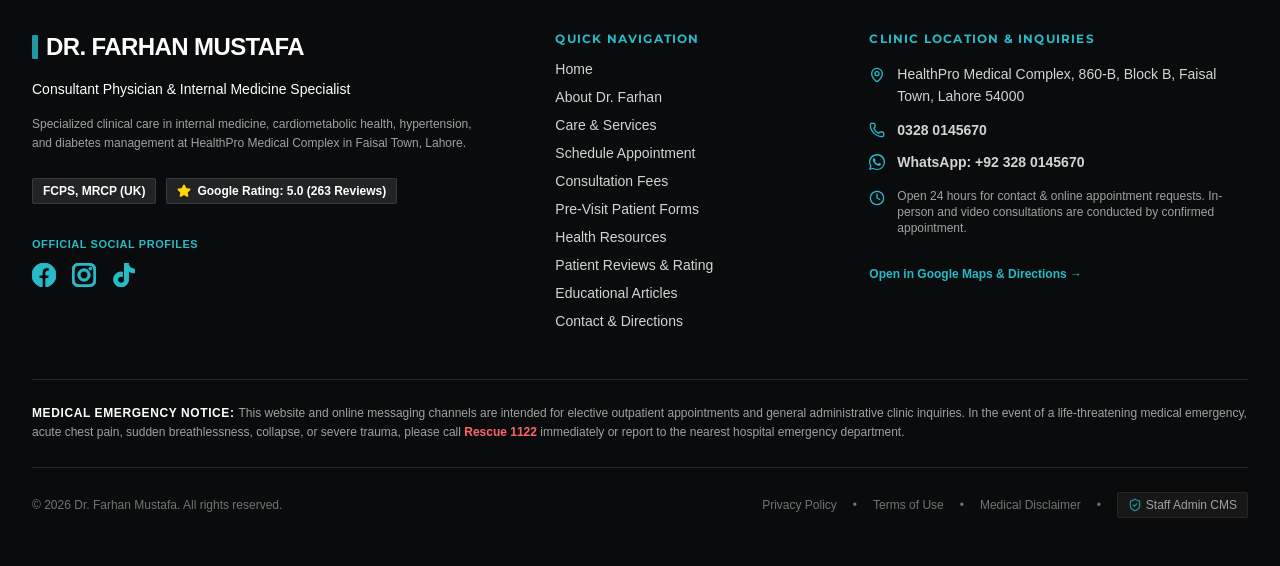
==== commit 02bb1800: "build: update Hostinger release assets" ====
--- a/index.html
+++ b/index.html
@@ -104,8 +104,8 @@
       }
     }
     </script>
-    <script type="module" crossorigin src="/assets/index-fCgPjIJ-.js"></script>
-    <link rel="stylesheet" crossorigin href="/assets/index-B-rVMAOj.css">
+    <script type="module" crossorigin src="/assets/index-JuXvjZbn.js"></script>
+    <link rel="stylesheet" crossorigin href="/assets/index-DvwKGNoT.css">
   </head>
   <body class="font-sans antialiased text-[#0A0A0A] bg-[#FAFAFA]">
     <div id="root"></div>
